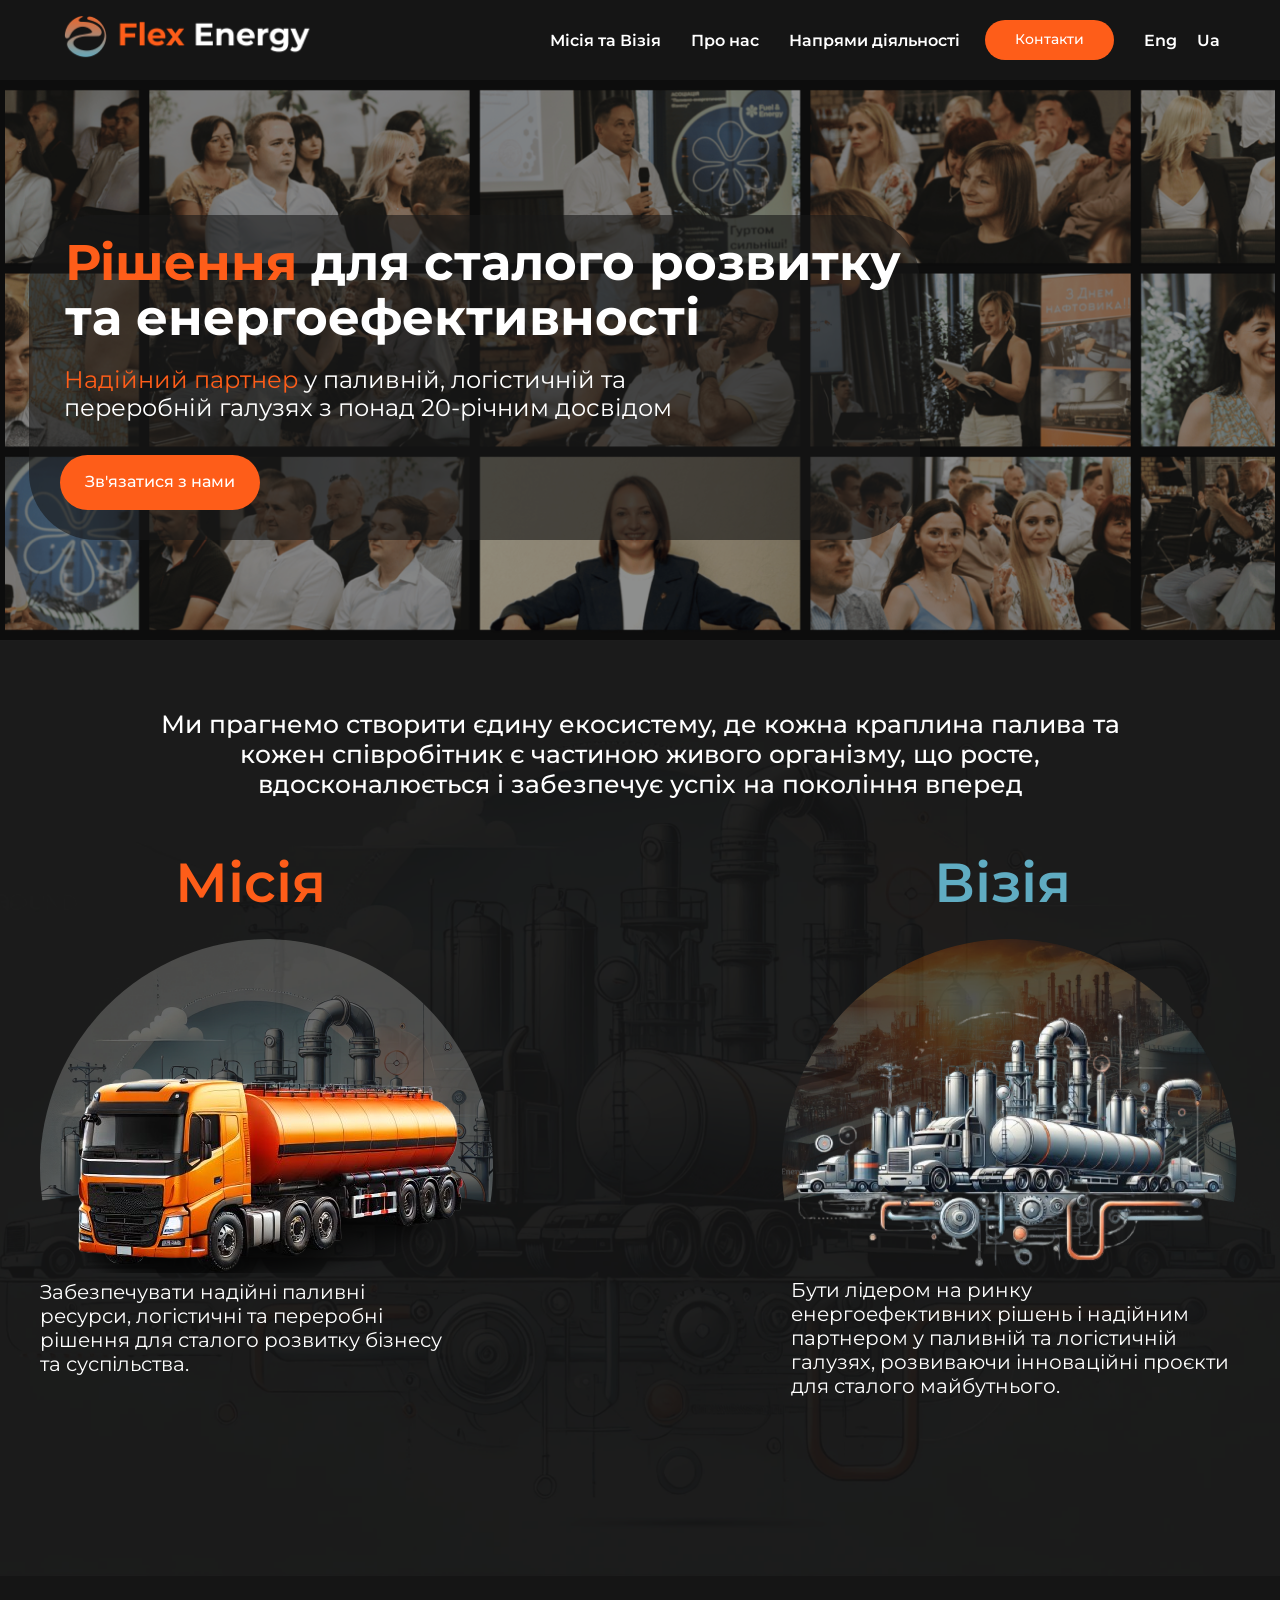
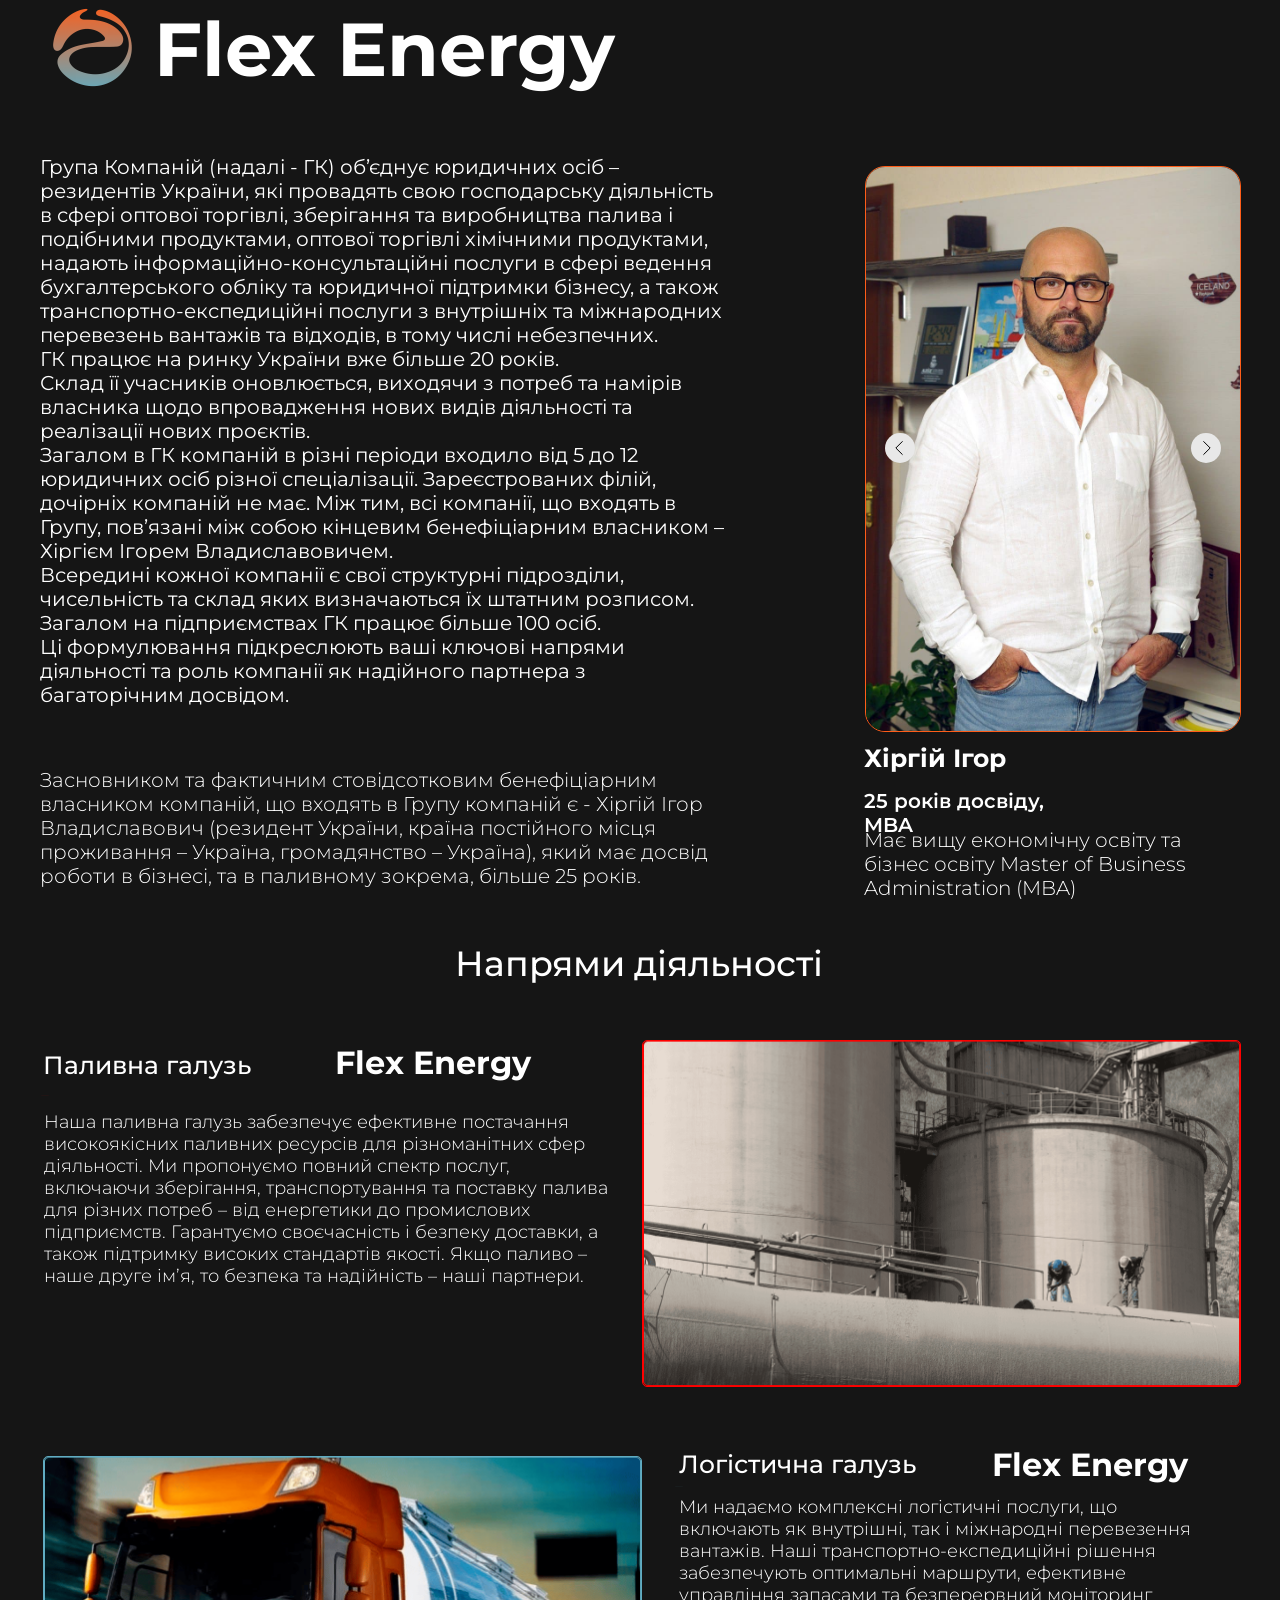
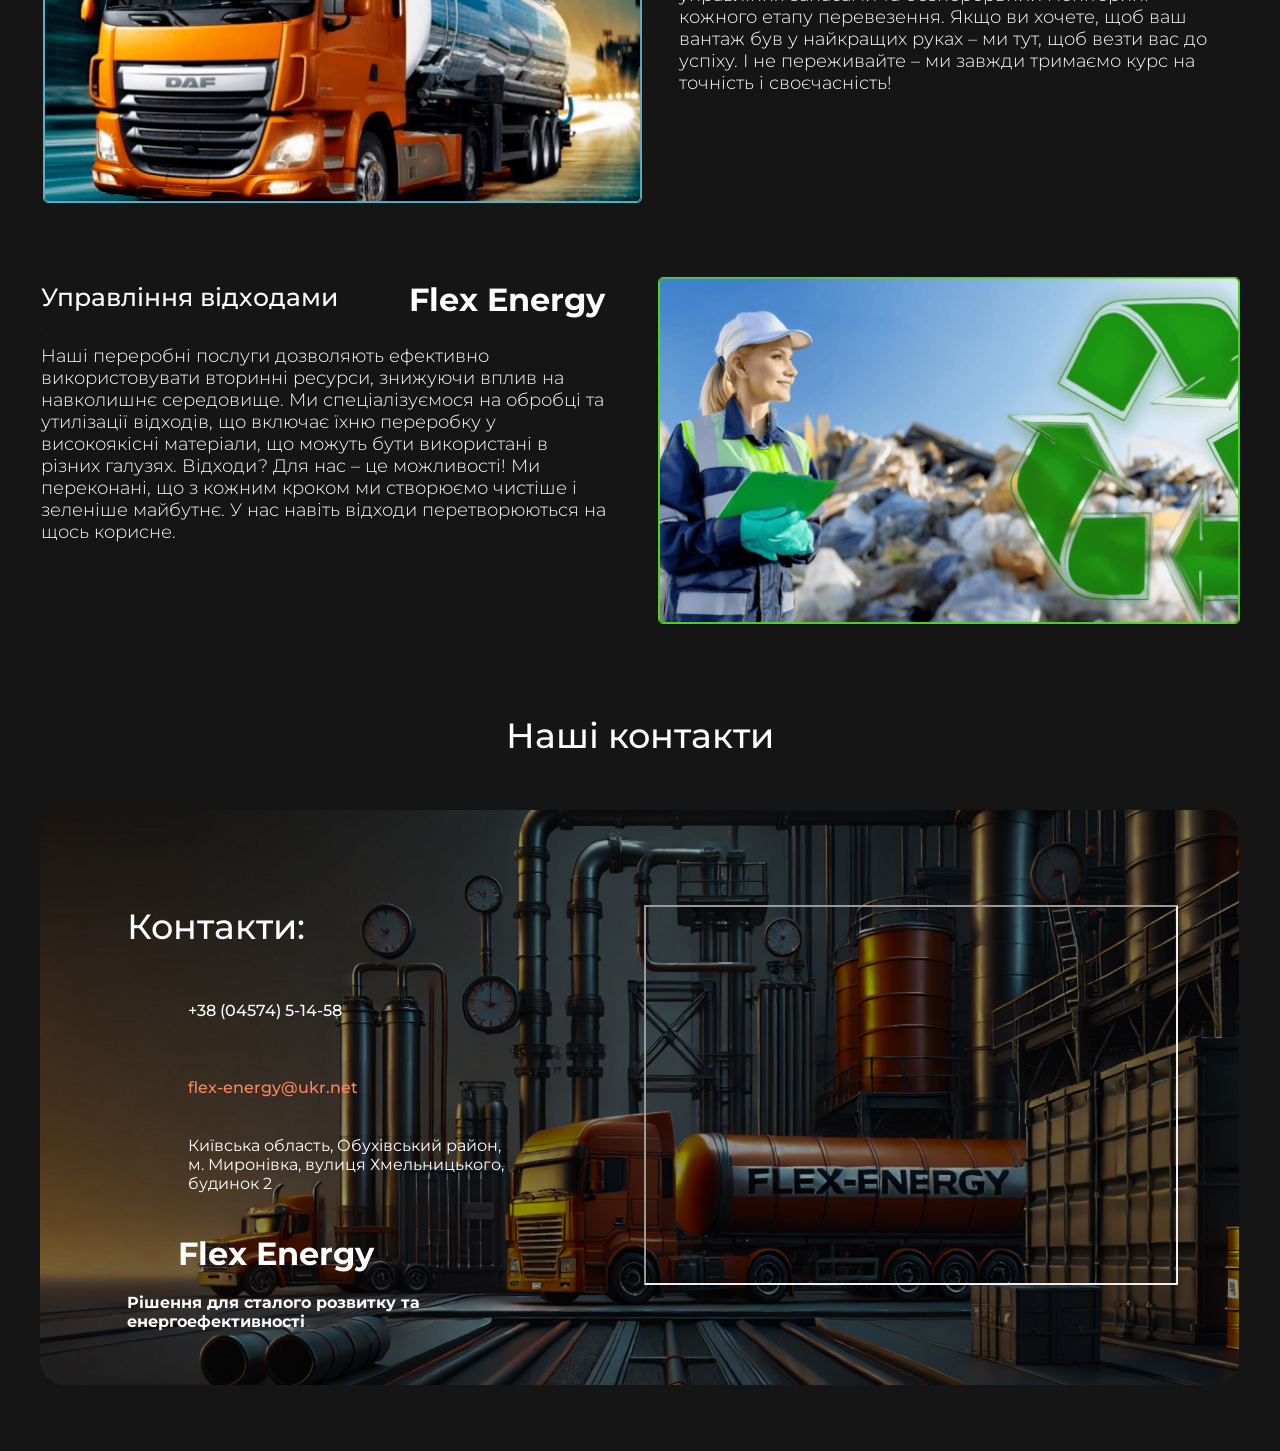
==== eng/index.html @ 1db0e8f7 "Add files via upload" ====
<!DOCTYPE html> <html lang="uk"> <head> <meta charset="utf-8" /> <meta http-equiv="Content-Type" content="text/html; charset=utf-8" /> <meta name="viewport" content="width=device-width, initial-scale=1.0" /> <!--metatextblock--> <title>Flex Energy - Рішення для сталого розвитку та енергоефективності</title> <meta name="description" content="Надійний партнер у паливній, логістичній та переробній галузях з понад 20-річним досвідом" /> <meta property="og:url" content="https://flex-energy.tilda.ws" /> <meta property="og:title" content="Flex Energy - Рішення для сталого розвитку та енергоефективності" /> <meta property="og:description" content="Надійний партнер у паливній, логістичній та переробній галузях з понад 20-річним досвідом" /> <meta property="og:type" content="website" /> <meta property="og:image" content="../assets/img/og-image.png" /> <link rel="canonical" href="https://flex-energy.tilda.ws"> <!--/metatextblock--> <meta name="format-detection" content="telephone=no" /> <meta http-equiv="x-dns-prefetch-control" content="on"> <link rel="dns-prefetch" href="https://ws.tildacdn.com"> <link rel="dns-prefetch" href="https://static.tildacdn.ink"> <meta name="robots" content="nofollow" /> <!--favicons--> <link rel="shortcut icon" href="../assets/img/favicon.ico" type="image/x-icon"/> <!--/favicons--> <!-- Assets --> <script src="../assets/js/tilda-fallback-1.0.min.js" async charset="utf-8"></script> <link rel="stylesheet" href="../assets/css/tilda-grid-3.0.min.css" type="text/css" media="all" onerror="this.loaderr='y';"/> <link rel="stylesheet" href="../assets/css/tilda-blocks-page61894571.min.css" type="text/css" media="all" onerror="this.loaderr='y';" /> <link rel="preconnect" href="https://fonts.gstatic.com"> <link href="https://fonts.googleapis.com/css2?family=Montserrat:wght@100..900&subset=latin,cyrillic" rel="stylesheet"> <link rel="stylesheet" href="../assets/css/tilda-animation-2.0.min.css" type="text/css" media="all" onerror="this.loaderr='y';" /> <link rel="stylesheet" href="../assets/css/tilda-slds-1.4.min.css" type="text/css" media="print" onload="this.media='all';" onerror="this.loaderr='y';" /> <noscript><link rel="stylesheet" href="../assets/css/tilda-slds-1.4.min.css" type="text/css" media="all" /></noscript> <link rel="stylesheet" href="../assets/css/tilda-zero-gallery-1.0.min.css" type="text/css" media="all" onerror="this.loaderr='y';" /> <script nomodule src="../assets/js/tilda-polyfill-1.0.min.js" charset="utf-8"></script> <script type="text/javascript">function t_onReady(func) {if(document.readyState!='loading') {func();} else {document.addEventListener('DOMContentLoaded',func);}}
function t_onFuncLoad(funcName,okFunc,time) {if(typeof window[funcName]==='function') {okFunc();} else {setTimeout(function() {t_onFuncLoad(funcName,okFunc,time);},(time||100));}}function t_throttle(fn,threshhold,scope) {return function() {fn.apply(scope||this,arguments);};}function t396_initialScale(t){var e=document.getElementById("rec"+t);if(e){var i=e.querySelector(".t396__artboard");if(i){window.tn_scale_initial_window_width||(window.tn_scale_initial_window_width=document.documentElement.clientWidth);var a=window.tn_scale_initial_window_width,r=[],n,l=i.getAttribute("data-artboard-screens");if(l){l=l.split(",");for(var o=0;o<l.length;o++)r[o]=parseInt(l[o],10)}else r=[320,480,640,960,1200];for(var o=0;o<r.length;o++){var d=r[o];a>=d&&(n=d)}var _="edit"===window.allrecords.getAttribute("data-tilda-mode"),c="center"===t396_getFieldValue(i,"valign",n,r),s="grid"===t396_getFieldValue(i,"upscale",n,r),w=t396_getFieldValue(i,"height_vh",n,r),g=t396_getFieldValue(i,"height",n,r),u=!!window.opr&&!!window.opr.addons||!!window.opera||-1!==navigator.userAgent.indexOf(" OPR/");if(!_&&c&&!s&&!w&&g&&!u){var h=parseFloat((a/n).toFixed(3)),f=[i,i.querySelector(".t396__carrier"),i.querySelector(".t396__filter")],v=Math.floor(parseInt(g,10)*h)+"px",p;i.style.setProperty("--initial-scale-height",v);for(var o=0;o<f.length;o++)f[o].style.setProperty("height","var(--initial-scale-height)");t396_scaleInitial__getElementsToScale(i).forEach((function(t){t.style.zoom=h}))}}}}function t396_scaleInitial__getElementsToScale(t){return t?Array.prototype.slice.call(t.children).filter((function(t){return t&&(t.classList.contains("t396__elem")||t.classList.contains("t396__group"))})):[]}function t396_getFieldValue(t,e,i,a){var r,n=a[a.length-1];if(!(r=i===n?t.getAttribute("data-artboard-"+e):t.getAttribute("data-artboard-"+e+"-res-"+i)))for(var l=0;l<a.length;l++){var o=a[l];if(!(o<=i)&&(r=o===n?t.getAttribute("data-artboard-"+e):t.getAttribute("data-artboard-"+e+"-res-"+o)))break}return r}window.TN_SCALE_INITIAL_VER="1.0",window.tn_scale_initial_window_width=null;</script> <script src="../assets/js/tilda-scripts-3.0.min.js" charset="utf-8" defer onerror="this.loaderr='y';"></script> <script src="../assets/js/tilda-blocks-page61894571.min.js" charset="utf-8" async onerror="this.loaderr='y';"></script> <script src="../assets/js/tilda-lazyload-1.0.min.js" charset="utf-8" async onerror="this.loaderr='y';"></script> <script src="../assets/js/tilda-animation-2.0.min.js" charset="utf-8" async onerror="this.loaderr='y';"></script> <script src="../assets/js/tilda-menu-1.0.min.js" charset="utf-8" async onerror="this.loaderr='y';"></script> <script src="../assets/js/tilda-zero-1.1.min.js" charset="utf-8" async onerror="this.loaderr='y';"></script> <script src="../assets/js/tilda-slds-1.4.min.js" charset="utf-8" async onerror="this.loaderr='y';"></script> <script src="../assets/js/tilda-zero-gallery-1.0.min.js" charset="utf-8" async onerror="this.loaderr='y';"></script> <script src="../assets/js/hammer.min.js" charset="utf-8" async onerror="this.loaderr='y';"></script> <script src="../assets/js/tilda-zero-scale-1.0.min.js" charset="utf-8" async onerror="this.loaderr='y';"></script> <script src="../assets/js/tilda-skiplink-1.0.min.js" charset="utf-8" async onerror="this.loaderr='y';"></script> <script src="../assets/js/tilda-events-1.0.min.js" charset="utf-8" async onerror="this.loaderr='y';"></script> <script type="text/javascript">window.dataLayer=window.dataLayer||[];</script> <script type="text/javascript">(function() {if((/bot|google|yandex|baidu|bing|msn|duckduckbot|teoma|slurp|crawler|spider|robot|crawling|facebook/i.test(navigator.userAgent))===false&&typeof(sessionStorage)!='undefined'&&sessionStorage.getItem('visited')!=='y'&&document.visibilityState){var style=document.createElement('style');style.type='text/css';style.innerHTML='@media screen and (min-width: 980px) {.t-records {opacity: 0;}.t-records_animated {-webkit-transition: opacity ease-in-out .2s;-moz-transition: opacity ease-in-out .2s;-o-transition: opacity ease-in-out .2s;transition: opacity ease-in-out .2s;}.t-records.t-records_visible {opacity: 1;}}';document.getElementsByTagName('head')[0].appendChild(style);function t_setvisRecs(){var alr=document.querySelectorAll('.t-records');Array.prototype.forEach.call(alr,function(el) {el.classList.add("t-records_animated");});setTimeout(function() {Array.prototype.forEach.call(alr,function(el) {el.classList.add("t-records_visible");});sessionStorage.setItem("visited","y");},400);}
document.addEventListener('DOMContentLoaded',t_setvisRecs);}})();</script></head> <body class="t-body" style="margin:0;"> <!--allrecords--> <div id="allrecords" class="t-records" data-hook="blocks-collection-content-node" data-tilda-project-id="11856479" data-tilda-page-id="61894571" data-tilda-page-alias="ua" data-tilda-formskey="90d1ca42b9520a0c8508ad3d11856479" data-tilda-cookie="no" data-tilda-lazy="yes" data-tilda-project-lang="UK" data-tilda-root-zone="one" data-tilda-project-country="UA"> <div id="rec855420972" class="r t-rec" style=" " data-animationappear="off" data-record-type="257"> <!-- T228 --> <div id="nav855420972marker"></div> <div class="tmenu-mobile"> <div class="tmenu-mobile__container"> <div class="tmenu-mobile__burgerlogo"> <a href="/"> <img
src="../assets/img/logo.png"
class="tmenu-mobile__imglogo"
imgfield="img"
style="max-width: 300px; width: 300px;"
alt="Flex Energy"> </a> </div> <button type="button"
class="t-menuburger t-menuburger_second "
aria-label="Navigation menu"
aria-expanded="false"> <span style="background-color:#fe5d19;"></span> <span style="background-color:#fe5d19;"></span> <span style="background-color:#fe5d19;"></span> <span style="background-color:#fe5d19;"></span> </button> <script>function t_menuburger_init(recid) {var rec=document.querySelector('#rec' + recid);if(!rec) return;var burger=rec.querySelector('.t-menuburger');if(!burger) return;var isSecondStyle=burger.classList.contains('t-menuburger_second');if(isSecondStyle&&!window.isMobile&&!('ontouchend' in document)) {burger.addEventListener('mouseenter',function() {if(burger.classList.contains('t-menuburger-opened')) return;burger.classList.remove('t-menuburger-unhovered');burger.classList.add('t-menuburger-hovered');});burger.addEventListener('mouseleave',function() {if(burger.classList.contains('t-menuburger-opened')) return;burger.classList.remove('t-menuburger-hovered');burger.classList.add('t-menuburger-unhovered');setTimeout(function() {burger.classList.remove('t-menuburger-unhovered');},300);});}
burger.addEventListener('click',function() {if(!burger.closest('.tmenu-mobile')&&!burger.closest('.t450__burger_container')&&!burger.closest('.t466__container')&&!burger.closest('.t204__burger')&&!burger.closest('.t199__js__menu-toggler')) {burger.classList.toggle('t-menuburger-opened');burger.classList.remove('t-menuburger-unhovered');}});var menu=rec.querySelector('[data-menu="yes"]');if(!menu) return;var menuLinks=menu.querySelectorAll('.t-menu__link-item');var submenuClassList=['t978__menu-link_hook','t978__tm-link','t966__tm-link','t794__tm-link','t-menusub__target-link'];Array.prototype.forEach.call(menuLinks,function(link) {link.addEventListener('click',function() {var isSubmenuHook=submenuClassList.some(function(submenuClass) {return link.classList.contains(submenuClass);});if(isSubmenuHook) return;burger.classList.remove('t-menuburger-opened');});});menu.addEventListener('clickedAnchorInTooltipMenu',function() {burger.classList.remove('t-menuburger-opened');});}
t_onReady(function() {t_onFuncLoad('t_menuburger_init',function(){t_menuburger_init('855420972');});});</script> <style>.t-menuburger{position:relative;flex-shrink:0;width:28px;height:20px;padding:0;border:none;background-color:transparent;outline:none;-webkit-transform:rotate(0deg);transform:rotate(0deg);transition:transform .5s ease-in-out;cursor:pointer;z-index:999;}.t-menuburger span{display:block;position:absolute;width:100%;opacity:1;left:0;-webkit-transform:rotate(0deg);transform:rotate(0deg);transition:.25s ease-in-out;height:3px;background-color:#000;}.t-menuburger span:nth-child(1){top:0px;}.t-menuburger span:nth-child(2),.t-menuburger span:nth-child(3){top:8px;}.t-menuburger span:nth-child(4){top:16px;}.t-menuburger__big{width:42px;height:32px;}.t-menuburger__big span{height:5px;}.t-menuburger__big span:nth-child(2),.t-menuburger__big span:nth-child(3){top:13px;}.t-menuburger__big span:nth-child(4){top:26px;}.t-menuburger__small{width:22px;height:14px;}.t-menuburger__small span{height:2px;}.t-menuburger__small span:nth-child(2),.t-menuburger__small span:nth-child(3){top:6px;}.t-menuburger__small span:nth-child(4){top:12px;}.t-menuburger-opened span:nth-child(1){top:8px;width:0%;left:50%;}.t-menuburger-opened span:nth-child(2){-webkit-transform:rotate(45deg);transform:rotate(45deg);}.t-menuburger-opened span:nth-child(3){-webkit-transform:rotate(-45deg);transform:rotate(-45deg);}.t-menuburger-opened span:nth-child(4){top:8px;width:0%;left:50%;}.t-menuburger-opened.t-menuburger__big span:nth-child(1){top:6px;}.t-menuburger-opened.t-menuburger__big span:nth-child(4){top:18px;}.t-menuburger-opened.t-menuburger__small span:nth-child(1),.t-menuburger-opened.t-menuburger__small span:nth-child(4){top:6px;}@media (hover),(min-width:0\0){.t-menuburger_first:hover span:nth-child(1){transform:translateY(1px);}.t-menuburger_first:hover span:nth-child(4){transform:translateY(-1px);}.t-menuburger_first.t-menuburger__big:hover span:nth-child(1){transform:translateY(3px);}.t-menuburger_first.t-menuburger__big:hover span:nth-child(4){transform:translateY(-3px);}}.t-menuburger_second span:nth-child(2),.t-menuburger_second span:nth-child(3){width:80%;left:20%;right:0;}@media (hover),(min-width:0\0){.t-menuburger_second.t-menuburger-hovered span:nth-child(2),.t-menuburger_second.t-menuburger-hovered span:nth-child(3){animation:t-menuburger-anim 0.3s ease-out normal forwards;}.t-menuburger_second.t-menuburger-unhovered span:nth-child(2),.t-menuburger_second.t-menuburger-unhovered span:nth-child(3){animation:t-menuburger-anim2 0.3s ease-out normal forwards;}}.t-menuburger_second.t-menuburger-opened span:nth-child(2),.t-menuburger_second.t-menuburger-opened span:nth-child(3){left:0;right:0;width:100%!important;}.t-menuburger_third span:nth-child(4){width:70%;left:unset;right:0;}@media (hover),(min-width:0\0){.t-menuburger_third:not(.t-menuburger-opened):hover span:nth-child(4){width:100%;}}.t-menuburger_third.t-menuburger-opened span:nth-child(4){width:0!important;right:50%;}.t-menuburger_fourth{height:12px;}.t-menuburger_fourth.t-menuburger__small{height:8px;}.t-menuburger_fourth.t-menuburger__big{height:18px;}.t-menuburger_fourth span:nth-child(2),.t-menuburger_fourth span:nth-child(3){top:4px;opacity:0;}.t-menuburger_fourth span:nth-child(4){top:8px;}.t-menuburger_fourth.t-menuburger__small span:nth-child(2),.t-menuburger_fourth.t-menuburger__small span:nth-child(3){top:3px;}.t-menuburger_fourth.t-menuburger__small span:nth-child(4){top:6px;}.t-menuburger_fourth.t-menuburger__small span:nth-child(2),.t-menuburger_fourth.t-menuburger__small span:nth-child(3){top:3px;}.t-menuburger_fourth.t-menuburger__small span:nth-child(4){top:6px;}.t-menuburger_fourth.t-menuburger__big span:nth-child(2),.t-menuburger_fourth.t-menuburger__big span:nth-child(3){top:6px;}.t-menuburger_fourth.t-menuburger__big span:nth-child(4){top:12px;}@media (hover),(min-width:0\0){.t-menuburger_fourth:not(.t-menuburger-opened):hover span:nth-child(1){transform:translateY(1px);}.t-menuburger_fourth:not(.t-menuburger-opened):hover span:nth-child(4){transform:translateY(-1px);}.t-menuburger_fourth.t-menuburger__big:not(.t-menuburger-opened):hover span:nth-child(1){transform:translateY(3px);}.t-menuburger_fourth.t-menuburger__big:not(.t-menuburger-opened):hover span:nth-child(4){transform:translateY(-3px);}}.t-menuburger_fourth.t-menuburger-opened span:nth-child(1),.t-menuburger_fourth.t-menuburger-opened span:nth-child(4){top:4px;}.t-menuburger_fourth.t-menuburger-opened span:nth-child(2),.t-menuburger_fourth.t-menuburger-opened span:nth-child(3){opacity:1;}@keyframes t-menuburger-anim{0%{width:80%;left:20%;right:0;}50%{width:100%;left:0;right:0;}100%{width:80%;left:0;right:20%;}}@keyframes t-menuburger-anim2{0%{width:80%;left:0;}50%{width:100%;right:0;left:0;}100%{width:80%;left:20%;right:0;}}</style> </div> </div> <style>.tmenu-mobile{background-color:#111;display:none;width:100%;top:0;z-index:990;}.tmenu-mobile_positionfixed{position:fixed;}.tmenu-mobile__text{color:#fff;}.tmenu-mobile__container{min-height:64px;padding:20px;position:relative;box-sizing:border-box;display:-webkit-flex;display:-ms-flexbox;display:flex;-webkit-align-items:center;-ms-flex-align:center;align-items:center;-webkit-justify-content:space-between;-ms-flex-pack:justify;justify-content:space-between;}.tmenu-mobile__list{display:block;}.tmenu-mobile__burgerlogo{display:inline-block;font-size:24px;font-weight:400;white-space:nowrap;vertical-align:middle;}.tmenu-mobile__imglogo{height:auto;display:block;max-width:300px!important;box-sizing:border-box;padding:0;margin:0 auto;}@media screen and (max-width:980px){.tmenu-mobile__menucontent_hidden{display:none;height:100%;}.tmenu-mobile{display:block;}}@media screen and (max-width:980px){#rec855420972 .t-menuburger{-webkit-order:1;-ms-flex-order:1;order:1;}}</style> <style> #rec855420972 .tmenu-mobile__burgerlogo a{color:#ffffff;}</style> <style> #rec855420972 .tmenu-mobile__burgerlogo__title{color:#ffffff;}</style> <div id="nav855420972" class="t228 t228__positionstatic tmenu-mobile__menucontent_hidden" style="background-color: rgba(21,21,21,1); " data-bgcolor-hex="#151515" data-bgcolor-rgba="rgba(21,21,21,1)" data-navmarker="nav855420972marker" data-appearoffset="" data-bgopacity-two="" data-menushadow="" data-menushadow-css="" data-bgopacity="1" data-menu-items-align="right" data-menu="yes"> <div class="t228__maincontainer t228__c12collumns" style=""> <div class="t228__padding40px"></div> <div class="t228__leftside"> <div class="t228__leftcontainer"> <a href="/" class="t228__imgwrapper"> <img class="t228__imglogo t228__imglogomobile"
src="../assets/img/logo.png"
imgfield="img"
style="max-width: 300px; width: 300px; min-width: 300px; height: auto; display: block;"
alt="Flex Energy"> </a> </div> </div> <div class="t228__centerside t228__menualign_right"> <nav class="t228__centercontainer"> <ul role="list" class="t228__list t-menu__list"> <li class="t228__list_item"
style="padding:0 15px 0 0;"> <a class="t-menu__link-item"
href="#rec855445225" data-menu-submenu-hook="" data-menu-item-number="1">
Місія та Візія
</a> </li> <li class="t228__list_item"
style="padding:0 15px;"> <a class="t-menu__link-item"
href="#rec855449595" data-menu-submenu-hook="" data-menu-item-number="2">
Про нас
</a> </li> <li class="t228__list_item"
style="padding:0 0 0 15px;"> <a class="t-menu__link-item"
href="#rec855452513" data-menu-submenu-hook="" data-menu-item-number="3">
Напрями діяльності
</a> </li> </ul> </nav> </div> <div class="t228__rightside"> <div class="t228__rightcontainer"> <div class="t228__right_buttons"> <div class="t228__right_buttons_wrap"> <div class="t228__right_buttons_but"> <a
class="t-btn t-btnflex t-btnflex_type_button t-btnflex_sm"
href="#rec855459641"><span class="t-btnflex__text">Контакти</span> <style>#rec855420972 .t-btnflex.t-btnflex_type_button {color:#ffffff;background-color:#fe5d19;--border-width:0px;border-style:none !important;border-radius:20px;box-shadow:none !important;font-family:Montserrat;font-weight:500;transition-duration:0.5s;transition-property:background-color,color,border-color,box-shadow,opacity,transform,gap;transition-timing-function:ease-in-out;}@media (hover:hover) {#rec855420972 .t-btnflex.t-btnflex_type_button:not(.t-animate_no-hover):hover {color:#fe5d19 !important;border-color:#fe5d19 !important;background-color:#ffffff !important;}#rec855420972 .t-btnflex.t-btnflex_type_button:not(.t-animate_no-hover):focus-visible {color:#fe5d19 !important;border-color:#fe5d19 !important;background-color:#ffffff !important;}}</style></a> </div> </div> </div> <div class="t228__right_langs"> <div class="t228__right_buttons_wrap"> <div class="t228__right_langs_lang"> <a style="" href="../eng/">Eng</a> </div> <div class="t228__right_langs_lang"> <a style="" href="../ua/">Ua</a> </div> </div> </div> </div> </div> <div class="t228__padding40px"> </div> </div> </div> <style>@media screen and (max-width:980px){#rec855420972 .t228__leftcontainer{display:none;}}</style> <style>@media screen and (max-width:980px){#rec855420972 .t228__leftcontainer{padding:20px;}#rec855420972 .t228__imglogo{padding:20px 0;}#rec855420972 .t228{position:static;}}</style> <script>window.addEventListener('resize',t_throttle(function() {t_onFuncLoad('t_menu__setBGcolor',function() {t_menu__setBGcolor('855420972','.t228');});}));t_onReady(function() {t_onFuncLoad('t_menu__highlightActiveLinks',function() {t_menu__highlightActiveLinks('.t228__list_item a');});t_onFuncLoad('t228__init',function() {t228__init('855420972');});t_onFuncLoad('t_menu__setBGcolor',function() {t_menu__setBGcolor('855420972','.t228');});t_onFuncLoad('t_menu__interactFromKeyboard',function() {t_menu__interactFromKeyboard('855420972');});t_onFuncLoad('t_menu__createMobileMenu',function() {t_menu__createMobileMenu('855420972','.t228');});});</script> <style>#rec855420972 .t-menu__link-item{}@supports (overflow:-webkit-marquee) and (justify-content:inherit){#rec855420972 .t-menu__link-item,#rec855420972 .t-menu__link-item.t-active{opacity:1 !important;}}</style> <style> #rec855420972 .t228__leftcontainer a{color:#ffffff;}#rec855420972 a.t-menu__link-item{color:#ffffff;font-family:'Montserrat';font-weight:600;}#rec855420972 .t228__right_langs_lang a{color:#ffffff;font-family:'Montserrat';font-weight:600;}</style> <style> #rec855420972 .t228__logo{color:#ffffff;}</style> </div> <div id="rec855432413" class="r t-rec" style=" " data-animationappear="off" data-record-type="396"> <!-- T396 --> <style>#rec855432413 .t396__artboard {height:560px;background-color:#151515;}#rec855432413 .t396__filter {height:560px;}#rec855432413 .t396__carrier{height:560px;background-position:center center;background-attachment:scroll;background-size:cover;background-repeat:no-repeat;}@media screen and (max-width:1199px) {#rec855432413 .t396__artboard,#rec855432413 .t396__filter,#rec855432413 .t396__carrier {}#rec855432413 .t396__filter {}#rec855432413 .t396__carrier {background-attachment:scroll;}}@media screen and (max-width:959px) {#rec855432413 .t396__artboard,#rec855432413 .t396__filter,#rec855432413 .t396__carrier {}#rec855432413 .t396__filter {}#rec855432413 .t396__carrier {background-attachment:scroll;}}@media screen and (max-width:639px) {#rec855432413 .t396__artboard,#rec855432413 .t396__filter,#rec855432413 .t396__carrier {}#rec855432413 .t396__filter {}#rec855432413 .t396__carrier {background-attachment:scroll;}}@media screen and (max-width:479px) {#rec855432413 .t396__artboard,#rec855432413 .t396__filter,#rec855432413 .t396__carrier {height:500px;}#rec855432413 .t396__filter {}#rec855432413 .t396__carrier {background-attachment:scroll;}}#rec855432413 .tn-elem[data-elem-id="1737642795324"]{z-index:3;top:0px;;left:calc(50% - 50% + 0px);;width:100%;height:100%;}#rec855432413 .tn-elem[data-elem-id="1737642795324"] .tn-atom{border-radius:0px 0px 0px 0px;background-position:center center;background-size:cover;background-repeat:no-repeat;--t396-borderwidth:5px;--t396-bordercolor:#151515;border-width:var(--t396-borderwidth,0);border-style:var(--t396-borderstyle,solid);border-color:var(--t396-bordercolor,transparent);transition:background-color var(--t396-speedhover,0s) ease-in-out,color var(--t396-speedhover,0s) ease-in-out,border-color var(--t396-speedhover,0s) ease-in-out,box-shadow var(--t396-shadowshoverspeed,0.2s) ease-in-out;}@media screen and (max-width:479px){#rec855432413 .tn-elem[data-elem-id="1737642795324"]{top:0px;;left:calc(50% - 50% + 0px);;width:100%;height:100%;}}#rec855432413 .tn-elem[data-elem-id="1737642795333"]{z-index:4;top:0px;;left:calc(50% - 50% + 0px);;width:100%;height:100%;}#rec855432413 .tn-elem[data-elem-id="1737642795333"] .tn-atom{border-radius:0px 0px 0px 0px;opacity:0.4;background-color:#000000;background-position:center center;border-width:var(--t396-borderwidth,0);border-style:var(--t396-borderstyle,solid);border-color:var(--t396-bordercolor,transparent);transition:background-color var(--t396-speedhover,0s) ease-in-out,color var(--t396-speedhover,0s) ease-in-out,border-color var(--t396-speedhover,0s) ease-in-out,box-shadow var(--t396-shadowshoverspeed,0.2s) ease-in-out;}@media screen and (max-width:479px){#rec855432413 .tn-elem[data-elem-id="1737642795333"]{top:0px;;left:calc(50% - 50% + 0px);;width:100%;height:100%;}}#rec855432413 .tn-elem[data-elem-id="1737642795335"]{z-index:5;top:135px;;left:calc(50% - 600px + -11px);;width:891px;height:325px;}#rec855432413 .tn-elem[data-elem-id="1737642795335"] .tn-atom{border-radius:67px 67px 67px 67px;opacity:0.6;background-color:#181818;background-position:center center;border-width:var(--t396-borderwidth,0);border-style:var(--t396-borderstyle,solid);border-color:var(--t396-bordercolor,transparent);transition:background-color var(--t396-speedhover,0s) ease-in-out,color var(--t396-speedhover,0s) ease-in-out,border-color var(--t396-speedhover,0s) ease-in-out,box-shadow var(--t396-shadowshoverspeed,0.2s) ease-in-out;}@media screen and (max-width:479px){#rec855432413 .tn-elem[data-elem-id="1737642795335"]{top:89px;;left:calc(50% - 160px + -1px);;width:321px;height:319px;}}#rec855432413 .tn-elem[data-elem-id="1737642795346"]{color:#ffffff;text-align:LEFT;z-index:6;top:155px;;left:calc(50% - 600px + 25px);;width:837px;height:auto;}#rec855432413 .tn-elem[data-elem-id="1737642795346"] .tn-atom{vertical-align:middle;color:#ffffff;font-size:50px;font-family:'Montserrat',Arial,sans-serif;line-height:1.1;font-weight:700;background-position:center center;border-width:var(--t396-borderwidth,0);border-style:var(--t396-borderstyle,solid);border-color:var(--t396-bordercolor,transparent);transition:background-color var(--t396-speedhover,0s) ease-in-out,color var(--t396-speedhover,0s) ease-in-out,border-color var(--t396-speedhover,0s) ease-in-out,box-shadow var(--t396-shadowshoverspeed,0.2s) ease-in-out;text-shadow:var(--t396-shadow-text-x,0px) var(--t396-shadow-text-y,0px) var(--t396-shadow-text-blur,0px) rgba(var(--t396-shadow-text-color),var(--t396-shadow-text-opacity,100%));}@media screen and (max-width:1199px){#rec855432413 .tn-elem[data-elem-id="1737642795346"] .tn-atom{white-space:normal;background-size:cover;}}@media screen and (max-width:959px){#rec855432413 .tn-elem[data-elem-id="1737642795346"] .tn-atom{white-space:normal;background-size:cover;}}@media screen and (max-width:639px){#rec855432413 .tn-elem[data-elem-id="1737642795346"] .tn-atom{white-space:normal;background-size:cover;}}@media screen and (max-width:479px){#rec855432413 .tn-elem[data-elem-id="1737642795346"]{top:139px;;left:calc(50% - 160px + 24px);;width:271px;height:auto;text-align:center;}#rec855432413 .tn-elem[data-elem-id="1737642795346"] .tn-atom{vertical-align:middle;white-space:normal;font-size:24px;background-size:cover;}}#rec855432413 .tn-elem[data-elem-id="1737642795338"]{color:#ffffff;text-align:LEFT;z-index:7;top:286px;;left:calc(50% - 600px + 24px);;width:655px;height:auto;}#rec855432413 .tn-elem[data-elem-id="1737642795338"] .tn-atom{vertical-align:middle;color:#ffffff;font-size:24px;font-family:'Montserrat',Arial,sans-serif;line-height:1.15;font-weight:400;background-position:center center;border-width:var(--t396-borderwidth,0);border-style:var(--t396-borderstyle,solid);border-color:var(--t396-bordercolor,transparent);transition:background-color var(--t396-speedhover,0s) ease-in-out,color var(--t396-speedhover,0s) ease-in-out,border-color var(--t396-speedhover,0s) ease-in-out,box-shadow var(--t396-shadowshoverspeed,0.2s) ease-in-out;text-shadow:var(--t396-shadow-text-x,0px) var(--t396-shadow-text-y,0px) var(--t396-shadow-text-blur,0px) rgba(var(--t396-shadow-text-color),var(--t396-shadow-text-opacity,100%));}@media screen and (max-width:1199px){#rec855432413 .tn-elem[data-elem-id="1737642795338"] .tn-atom{white-space:normal;background-size:cover;}}@media screen and (max-width:959px){#rec855432413 .tn-elem[data-elem-id="1737642795338"] .tn-atom{white-space:normal;background-size:cover;}}@media screen and (max-width:639px){#rec855432413 .tn-elem[data-elem-id="1737642795338"] .tn-atom{white-space:normal;background-size:cover;}}@media screen and (max-width:479px){#rec855432413 .tn-elem[data-elem-id="1737642795338"]{top:234px;;left:calc(50% - 160px + 9px);;width:304px;height:auto;text-align:center;}#rec855432413 .tn-elem[data-elem-id="1737642795338"] .tn-atom{white-space:normal;font-size:16px;background-size:cover;}}#rec855432413 .tn-elem[data-elem-id="1737643486257"]{color:#ffffff;text-align:center;z-index:8;top:375px;;left:calc(50% - 600px + 20px);;width:200px;height:55px;}#rec855432413 .tn-elem[data-elem-id="1737643486257"] .tn-atom{color:#ffffff;font-size:16px;font-family:'Montserrat',Arial,sans-serif;line-height:1.55;font-weight:500;border-radius:30px 30px 30px 30px;background-position:center center;--t396-speedhover:0.5s;transition:background-color var(--t396-speedhover,0s) ease-in-out,color var(--t396-speedhover,0s) ease-in-out,border-color var(--t396-speedhover,0s) ease-in-out,box-shadow var(--t396-shadowshoverspeed,0.2s) ease-in-out;--t396-bgcolor-color:#fe5d19;--t396-bgcolor-image:none;--t396-bgcolor-hover-color:#ffffff;--t396-bgcolor-hover-image:none;--t396-bordercolor-hover:#fe5d19;background-color:var(--t396-bgcolor-color,transparent);-webkit-box-pack:center;-ms-flex-pack:center;justify-content:center;padding:0;border-width:var(--t396-borderwidth,0);border-style:var(--t396-borderstyle,solid);border-color:var(--t396-bordercolor,transparent);}#rec855432413 .tn-elem[data-elem-id="1737643486257"] .tn-atom::after{display:none;}#rec855432413 .tn-elem[data-elem-id="1737643486257"] .tn-atom .tn-atom__button-text{transition:color var(--t396-speedhover,0s) ease-in-out;color:#ffffff;}#rec855432413 .tn-elem[data-elem-id="1737643486257"] .tn-atom .tn-atom__button-border::before{display:none;}#rec855432413 .tn-elem[data-elem-id="1737643486257"] .tn-atom .tn-atom__button-border::after{display:none;}@media (hover),(min-width:0\0){#rec855432413 .tn-elem[data-elem-id="1737643486257"] .tn-atom:hover::after{opacity:0;}#rec855432413 .tn-elem[data-elem-id="1737643486257"] .tn-atom:hover{animation-name:none;background-color:var(--t396-bgcolor-hover-color,var(--t396-bgcolor-color,transparent));}}@media (hover),(min-width:0\0){#rec855432413 .tn-elem[data-elem-id="1737643486257"] .tn-atom:hover{border-style:var(--t396-borderstyle,solid);border-color:var(--t396-bordercolor-hover,var(--t396-bordercolor,transparent));}}@media (hover),(min-width:0\0){#rec855432413 .tn-elem[data-elem-id="1737643486257"] .tn-atom:hover{color:#fe5d19;}#rec855432413 .tn-elem[data-elem-id="1737643486257"] .tn-atom:hover .tn-atom__button-text{color:#fe5d19;}}@media screen and (max-width:1199px){#rec855432413 .tn-elem[data-elem-id="1737643486257"] .tn-atom{white-space:normal;background-size:cover;background-color:var(--t396-bgcolor-color,transparent);padding:0;border-width:var(--t396-borderwidth,0);border-style:var(--t396-borderstyle,solid);border-color:var(--t396-bordercolor,transparent);}#rec855432413 .tn-elem[data-elem-id="1737643486257"] .tn-atom::after{display:none;}#rec855432413 .tn-elem[data-elem-id="1737643486257"] .tn-atom .tn-atom__button-text{overflow:visible;}#rec855432413 .tn-elem[data-elem-id="1737643486257"] .tn-atom .tn-atom__button-border::before{display:none;}#rec855432413 .tn-elem[data-elem-id="1737643486257"] .tn-atom .tn-atom__button-border::after{display:none;}@media (hover),(min-width:0\0){#rec855432413 .tn-elem[data-elem-id="1737643486257"] .tn-atom:hover::after{opacity:0;}#rec855432413 .tn-elem[data-elem-id="1737643486257"] .tn-atom:hover{animation-name:none;background-color:var(--t396-bgcolor-hover-color,var(--t396-bgcolor-color,transparent));}}@media (hover),(min-width:0\0){#rec855432413 .tn-elem[data-elem-id="1737643486257"] .tn-atom:hover{border-style:var(--t396-borderstyle,solid);border-color:var(--t396-bordercolor-hover,var(--t396-bordercolor,transparent));}}}@media screen and (max-width:959px){#rec855432413 .tn-elem[data-elem-id="1737643486257"] .tn-atom{white-space:normal;background-size:cover;background-color:var(--t396-bgcolor-color,transparent);padding:0;border-width:var(--t396-borderwidth,0);border-style:var(--t396-borderstyle,solid);border-color:var(--t396-bordercolor,transparent);}#rec855432413 .tn-elem[data-elem-id="1737643486257"] .tn-atom::after{display:none;}#rec855432413 .tn-elem[data-elem-id="1737643486257"] .tn-atom .tn-atom__button-text{overflow:visible;}#rec855432413 .tn-elem[data-elem-id="1737643486257"] .tn-atom .tn-atom__button-border::before{display:none;}#rec855432413 .tn-elem[data-elem-id="1737643486257"] .tn-atom .tn-atom__button-border::after{display:none;}@media (hover),(min-width:0\0){#rec855432413 .tn-elem[data-elem-id="1737643486257"] .tn-atom:hover::after{opacity:0;}#rec855432413 .tn-elem[data-elem-id="1737643486257"] .tn-atom:hover{animation-name:none;background-color:var(--t396-bgcolor-hover-color,var(--t396-bgcolor-color,transparent));}}@media (hover),(min-width:0\0){#rec855432413 .tn-elem[data-elem-id="1737643486257"] .tn-atom:hover{border-style:var(--t396-borderstyle,solid);border-color:var(--t396-bordercolor-hover,var(--t396-bordercolor,transparent));}}}@media screen and (max-width:639px){#rec855432413 .tn-elem[data-elem-id="1737643486257"] .tn-atom{white-space:normal;background-size:cover;background-color:var(--t396-bgcolor-color,transparent);padding:0;border-width:var(--t396-borderwidth,0);border-style:var(--t396-borderstyle,solid);border-color:var(--t396-bordercolor,transparent);}#rec855432413 .tn-elem[data-elem-id="1737643486257"] .tn-atom::after{display:none;}#rec855432413 .tn-elem[data-elem-id="1737643486257"] .tn-atom .tn-atom__button-text{overflow:visible;}#rec855432413 .tn-elem[data-elem-id="1737643486257"] .tn-atom .tn-atom__button-border::before{display:none;}#rec855432413 .tn-elem[data-elem-id="1737643486257"] .tn-atom .tn-atom__button-border::after{display:none;}@media (hover),(min-width:0\0){#rec855432413 .tn-elem[data-elem-id="1737643486257"] .tn-atom:hover::after{opacity:0;}#rec855432413 .tn-elem[data-elem-id="1737643486257"] .tn-atom:hover{animation-name:none;background-color:var(--t396-bgcolor-hover-color,var(--t396-bgcolor-color,transparent));}}@media (hover),(min-width:0\0){#rec855432413 .tn-elem[data-elem-id="1737643486257"] .tn-atom:hover{border-style:var(--t396-borderstyle,solid);border-color:var(--t396-bordercolor-hover,var(--t396-bordercolor,transparent));}}}@media screen and (max-width:479px){#rec855432413 .tn-elem[data-elem-id="1737643486257"]{top:314px;;left:calc(50% - 160px + 59px);;width:200px;height:55px;}#rec855432413 .tn-elem[data-elem-id="1737643486257"] .tn-atom{white-space:normal;background-size:cover;background-color:var(--t396-bgcolor-color,transparent);padding:0;border-width:var(--t396-borderwidth,0);border-style:var(--t396-borderstyle,solid);border-color:var(--t396-bordercolor,transparent);}#rec855432413 .tn-elem[data-elem-id="1737643486257"] .tn-atom::after{display:none;}#rec855432413 .tn-elem[data-elem-id="1737643486257"] .tn-atom .tn-atom__button-text{overflow:visible;}#rec855432413 .tn-elem[data-elem-id="1737643486257"] .tn-atom .tn-atom__button-border::before{display:none;}#rec855432413 .tn-elem[data-elem-id="1737643486257"] .tn-atom .tn-atom__button-border::after{display:none;}@media (hover),(min-width:0\0){#rec855432413 .tn-elem[data-elem-id="1737643486257"] .tn-atom:hover::after{opacity:0;}#rec855432413 .tn-elem[data-elem-id="1737643486257"] .tn-atom:hover{animation-name:none;background-color:var(--t396-bgcolor-hover-color,var(--t396-bgcolor-color,transparent));}}@media (hover),(min-width:0\0){#rec855432413 .tn-elem[data-elem-id="1737643486257"] .tn-atom:hover{border-style:var(--t396-borderstyle,solid);border-color:var(--t396-bordercolor-hover,var(--t396-bordercolor,transparent));}}}</style> <div class='t396'> <div class="t396__artboard" data-artboard-recid="855432413" data-artboard-screens="320,480,640,960,1200" data-artboard-height="560" data-artboard-valign="center" data-artboard-upscale="grid" data-artboard-height-res-320="500"> <div class="t396__carrier" data-artboard-recid="855432413"></div> <div class="t396__filter" data-artboard-recid="855432413"></div> <div class='t396__elem tn-elem tn-elem__8554324131737642795324' data-elem-id='1737642795324' data-elem-type='shape' data-field-top-value="0" data-field-left-value="0" data-field-height-value="100" data-field-width-value="100" data-field-axisy-value="top" data-field-axisx-value="center" data-field-container-value="window" data-field-topunits-value="px" data-field-leftunits-value="px" data-field-heightunits-value="%" data-field-widthunits-value="%" data-field-widthmode-value="fixed" data-field-heightmode-value="fixed" data-field-top-res-320-value="0" data-field-left-res-320-value="0" data-field-height-res-320-value="100" data-field-width-res-320-value="100" data-field-axisy-res-320-value="center" data-field-axisx-res-320-value="center" data-field-container-res-320-value="grid"> <div class='tn-atom t-bgimg' data-original="../assets/img/hero-bg.png"
aria-label='' role="img"> </div> </div> <div class='t396__elem tn-elem tn-elem__8554324131737642795333' data-elem-id='1737642795333' data-elem-type='shape' data-field-top-value="0" data-field-left-value="0" data-field-height-value="100" data-field-width-value="100" data-field-axisy-value="top" data-field-axisx-value="center" data-field-container-value="window" data-field-topunits-value="px" data-field-leftunits-value="px" data-field-heightunits-value="%" data-field-widthunits-value="%" data-field-heightmode-value="fixed" data-field-top-res-320-value="0" data-field-left-res-320-value="0" data-field-height-res-320-value="100" data-field-width-res-320-value="100" data-field-container-res-320-value="window"> <div class='tn-atom'> </div> </div> <div class='t396__elem tn-elem tn-elem__8554324131737642795335 t-animate' data-elem-id='1737642795335' data-elem-type='shape' data-field-top-value="135" data-field-left-value="-11" data-field-height-value="325" data-field-width-value="891" data-field-axisy-value="top" data-field-axisx-value="left" data-field-container-value="grid" data-field-topunits-value="px" data-field-leftunits-value="px" data-field-heightunits-value="px" data-field-widthunits-value="px" data-animate-style="fadeinleft" data-animate-duration="0.5" data-animate-delay="0.2" data-animate-distance="100" data-field-top-res-320-value="89" data-field-left-res-320-value="-1" data-field-height-res-320-value="319" data-field-width-res-320-value="321" data-field-container-res-320-value="grid"> <div class='tn-atom'> </div> </div> <div class='t396__elem tn-elem tn-elem__8554324131737642795346 t-animate' data-elem-id='1737642795346' data-elem-type='text' data-field-top-value="155" data-field-left-value="25" data-field-height-value="110" data-field-width-value="837" data-field-axisy-value="top" data-field-axisx-value="left" data-field-container-value="grid" data-field-topunits-value="px" data-field-leftunits-value="px" data-field-heightunits-value="px" data-field-widthunits-value="px" data-animate-style="fadeinleft" data-animate-duration="1" data-animate-delay="0.2" data-animate-distance="100" data-field-textfit-value="autoheight" data-field-fontsize-value="50" data-field-top-res-320-value="139" data-field-left-res-320-value="24" data-field-width-res-320-value="271" data-field-container-res-320-value="grid" data-field-heightunits-res-320-value="px" data-field-widthunits-res-320-value="px" data-field-textfit-res-320-value="autoheight" data-field-fontsize-res-320-value="24"> <div class='tn-atom'field='tn_text_1737642795346'><span style="color: rgb(254, 93, 25);">Рішення</span> для сталого розвитку та енергоефективності</div> </div> <div class='t396__elem tn-elem tn-elem__8554324131737642795338 t-animate' data-elem-id='1737642795338' data-elem-type='text' data-field-top-value="286" data-field-left-value="24" data-field-height-value="56" data-field-width-value="655" data-field-axisy-value="top" data-field-axisx-value="left" data-field-container-value="grid" data-field-topunits-value="px" data-field-leftunits-value="px" data-field-heightunits-value="px" data-field-widthunits-value="px" data-animate-style="fadeinleft" data-animate-duration="1" data-animate-delay="0.2" data-animate-distance="100" data-field-textfit-value="autoheight" data-field-fontsize-value="24" data-field-top-res-320-value="234" data-field-left-res-320-value="9" data-field-width-res-320-value="304" data-field-container-res-320-value="grid" data-field-fontsize-res-320-value="16"> <div class='tn-atom'field='tn_text_1737642795338'><span style="color: rgb(254, 93, 25);">Надійний партнер</span> у паливній, логістичній та переробній галузях з понад 20-річним досвідом</div> </div> <div class='t396__elem tn-elem tn-elem__8554324131737643486257 t-animate' data-elem-id='1737643486257' data-elem-type='button' data-field-top-value="375" data-field-left-value="20" data-field-height-value="55" data-field-width-value="200" data-field-axisy-value="top" data-field-axisx-value="left" data-field-container-value="grid" data-field-topunits-value="px" data-field-leftunits-value="px" data-field-heightunits-value="px" data-field-widthunits-value="px" data-animate-style="fadeinleft" data-animate-duration="1" data-animate-delay="0.2" data-animate-distance="100" data-field-fontsize-value="16" data-field-top-res-320-value="314" data-field-left-res-320-value="59" data-field-height-res-320-value="55" data-field-width-res-320-value="200" data-field-container-res-320-value="grid"> <a class='tn-atom' href="#contacts"> <div class='tn-atom__button-content'> <span class="tn-atom__button-text">Зв'язатися з нами</span> </div> <span class="tn-atom__button-border"></span> </a> </div> </div> </div> <script>t_onReady(function() {t_onFuncLoad('t396_init',function() {t396_init('855432413');});});</script> <!-- /T396 --> </div> <div id="rec855445225" class="r t-rec" style=" " data-animationappear="off" data-record-type="396"> <!-- T396 --> <style>#rec855445225 .t396__artboard {height:936px;background-color:#151515;}#rec855445225 .t396__filter {height:936px;}#rec855445225 .t396__carrier{height:936px;background-position:center center;background-attachment:scroll;background-size:cover;background-repeat:no-repeat;}@media screen and (max-width:1199px) {#rec855445225 .t396__artboard,#rec855445225 .t396__filter,#rec855445225 .t396__carrier {}#rec855445225 .t396__filter {}#rec855445225 .t396__carrier {background-attachment:scroll;}}@media screen and (max-width:959px) {#rec855445225 .t396__artboard,#rec855445225 .t396__filter,#rec855445225 .t396__carrier {}#rec855445225 .t396__filter {}#rec855445225 .t396__carrier {background-attachment:scroll;}}@media screen and (max-width:639px) {#rec855445225 .t396__artboard,#rec855445225 .t396__filter,#rec855445225 .t396__carrier {}#rec855445225 .t396__filter {}#rec855445225 .t396__carrier {background-attachment:scroll;}}@media screen and (max-width:479px) {#rec855445225 .t396__artboard,#rec855445225 .t396__filter,#rec855445225 .t396__carrier {height:1176px;}#rec855445225 .t396__filter {}#rec855445225 .t396__carrier {background-attachment:scroll;}}#rec855445225 .tn-elem[data-elem-id="1737644249891"]{z-index:3;top:0px;;left:0px;;width:100%;height:100%;}#rec855445225 .tn-elem[data-elem-id="1737644249891"] .tn-atom{border-radius:0px 0px 0px 0px;background-position:center center;background-size:cover;background-repeat:no-repeat;border-width:var(--t396-borderwidth,0);border-style:var(--t396-borderstyle,solid);border-color:var(--t396-bordercolor,transparent);transition:background-color var(--t396-speedhover,0s) ease-in-out,color var(--t396-speedhover,0s) ease-in-out,border-color var(--t396-speedhover,0s) ease-in-out,box-shadow var(--t396-shadowshoverspeed,0.2s) ease-in-out;}@media screen and (max-width:479px){#rec855445225 .tn-elem[data-elem-id="1737644249891"]{top:0px;;left:0px;;width:100%;height:100%;}}#rec855445225 .tn-elem[data-elem-id="1737644249919"]{z-index:5;top:299px;;left:calc(50% - 600px + 742px);;width:458px;height:458px;}#rec855445225 .tn-elem[data-elem-id="1737644249919"] .tn-atom{border-radius:3000px 3000px 3000px 3000px;background-position:center center;background-size:cover;background-repeat:no-repeat;border-width:var(--t396-borderwidth,0);border-style:var(--t396-borderstyle,solid);border-color:var(--t396-bordercolor,transparent);transition:background-color var(--t396-speedhover,0s) ease-in-out,color var(--t396-speedhover,0s) ease-in-out,border-color var(--t396-speedhover,0s) ease-in-out,box-shadow var(--t396-shadowshoverspeed,0.2s) ease-in-out;}@media screen and (max-width:479px){#rec855445225 .tn-elem[data-elem-id="1737644249919"]{top:706px;;left:calc(50% - 160px + 11px);;width:284px;height:285px;}}#rec855445225 .tn-elem[data-elem-id="1737644249921"]{color:#60acc2;text-align:LEFT;z-index:6;top:209px;;left:calc(50% - 600px + 894px);;width:140px;height:auto;}#rec855445225 .tn-elem[data-elem-id="1737644249921"] .tn-atom{vertical-align:middle;color:#60acc2;font-size:55px;font-family:'Montserrat',Arial,sans-serif;font-weight:600;background-position:center center;border-width:var(--t396-borderwidth,0);border-style:var(--t396-borderstyle,solid);border-color:var(--t396-bordercolor,transparent);transition:background-color var(--t396-speedhover,0s) ease-in-out,color var(--t396-speedhover,0s) ease-in-out,border-color var(--t396-speedhover,0s) ease-in-out,box-shadow var(--t396-shadowshoverspeed,0.2s) ease-in-out;text-shadow:var(--t396-shadow-text-x,0px) var(--t396-shadow-text-y,0px) var(--t396-shadow-text-blur,0px) rgba(var(--t396-shadow-text-color),var(--t396-shadow-text-opacity,100%));}@media screen and (max-width:1199px){#rec855445225 .tn-elem[data-elem-id="1737644249921"] .tn-atom{white-space:normal;background-size:cover;}}@media screen and (max-width:959px){#rec855445225 .tn-elem[data-elem-id="1737644249921"] .tn-atom{white-space:normal;background-size:cover;}}@media screen and (max-width:639px){#rec855445225 .tn-elem[data-elem-id="1737644249921"] .tn-atom{white-space:normal;background-size:cover;}}@media screen and (max-width:479px){#rec855445225 .tn-elem[data-elem-id="1737644249921"]{top:658px;;left:calc(50% - 160px + 127px);;width:66px;height:auto;}#rec855445225 .tn-elem[data-elem-id="1737644249921"] .tn-atom{white-space:normal;font-size:25px;background-size:cover;}}#rec855445225 .tn-elem[data-elem-id="1737644249924"]{color:#ffffff;text-align:LEFT;z-index:7;top:638px;;left:calc(50% - 600px + 751px);;width:441px;height:auto;}#rec855445225 .tn-elem[data-elem-id="1737644249924"] .tn-atom{vertical-align:middle;color:#ffffff;font-size:20px;font-family:'Montserrat',Arial,sans-serif;font-weight:400;background-position:center center;border-width:var(--t396-borderwidth,0);border-style:var(--t396-borderstyle,solid);border-color:var(--t396-bordercolor,transparent);transition:background-color var(--t396-speedhover,0s) ease-in-out,color var(--t396-speedhover,0s) ease-in-out,border-color var(--t396-speedhover,0s) ease-in-out,box-shadow var(--t396-shadowshoverspeed,0.2s) ease-in-out;text-shadow:var(--t396-shadow-text-x,0px) var(--t396-shadow-text-y,0px) var(--t396-shadow-text-blur,0px) rgba(var(--t396-shadow-text-color),var(--t396-shadow-text-opacity,100%));}@media screen and (max-width:1199px){#rec855445225 .tn-elem[data-elem-id="1737644249924"] .tn-atom{white-space:normal;background-size:cover;}}@media screen and (max-width:959px){#rec855445225 .tn-elem[data-elem-id="1737644249924"] .tn-atom{white-space:normal;background-size:cover;}}@media screen and (max-width:639px){#rec855445225 .tn-elem[data-elem-id="1737644249924"] .tn-atom{white-space:normal;background-size:cover;}}@media screen and (max-width:479px){#rec855445225 .tn-elem[data-elem-id="1737644249924"]{top:936px;;left:calc(50% - 160px + 0px);;width:320px;height:auto;}#rec855445225 .tn-elem[data-elem-id="1737644249924"] .tn-atom{white-space:normal;background-size:cover;}}#rec855445225 .tn-elem[data-elem-id="1737644249905"]{z-index:10;top:299px;;left:calc(50% - 600px + 0px);;width:458px;height:458px;}#rec855445225 .tn-elem[data-elem-id="1737644249905"] .tn-atom{border-radius:3000px 3000px 3000px 3000px;background-position:center center;background-size:cover;background-repeat:no-repeat;border-width:var(--t396-borderwidth,0);border-style:var(--t396-borderstyle,solid);border-color:var(--t396-bordercolor,transparent);transition:background-color var(--t396-speedhover,0s) ease-in-out,color var(--t396-speedhover,0s) ease-in-out,border-color var(--t396-speedhover,0s) ease-in-out,box-shadow var(--t396-shadowshoverspeed,0.2s) ease-in-out;}@media screen and (max-width:479px){#rec855445225 .tn-elem[data-elem-id="1737644249905"]{top:326px;;left:calc(50% - 160px + 40px);;width:240px;height:240px;}}#rec855445225 .tn-elem[data-elem-id="1737644249908"]{color:#fe5d19;text-align:LEFT;z-index:11;top:209px;;left:calc(50% - 600px + 135px);;width:154px;height:auto;}#rec855445225 .tn-elem[data-elem-id="1737644249908"] .tn-atom{vertical-align:middle;color:#fe5d19;font-size:55px;font-family:'Montserrat',Arial,sans-serif;font-weight:600;background-position:center center;border-width:var(--t396-borderwidth,0);border-style:var(--t396-borderstyle,solid);border-color:var(--t396-bordercolor,transparent);transition:background-color var(--t396-speedhover,0s) ease-in-out,color var(--t396-speedhover,0s) ease-in-out,border-color var(--t396-speedhover,0s) ease-in-out,box-shadow var(--t396-shadowshoverspeed,0.2s) ease-in-out;text-shadow:var(--t396-shadow-text-x,0px) var(--t396-shadow-text-y,0px) var(--t396-shadow-text-blur,0px) rgba(var(--t396-shadow-text-color),var(--t396-shadow-text-opacity,100%));}@media screen and (max-width:1199px){#rec855445225 .tn-elem[data-elem-id="1737644249908"] .tn-atom{white-space:normal;background-size:cover;}}@media screen and (max-width:959px){#rec855445225 .tn-elem[data-elem-id="1737644249908"] .tn-atom{white-space:normal;background-size:cover;}}@media screen and (max-width:639px){#rec855445225 .tn-elem[data-elem-id="1737644249908"] .tn-atom{white-space:normal;background-size:cover;}}@media screen and (max-width:479px){#rec855445225 .tn-elem[data-elem-id="1737644249908"]{top:281px;;left:calc(50% - 160px + 83px);;width:154px;height:auto;text-align:center;}#rec855445225 .tn-elem[data-elem-id="1737644249908"] .tn-atom{white-space:normal;font-size:25px;background-size:cover;}}#rec855445225 .tn-elem[data-elem-id="1737644249912"]{color:#ffffff;text-align:LEFT;z-index:12;top:640px;;left:calc(50% - 600px + 0px);;width:408px;height:auto;}#rec855445225 .tn-elem[data-elem-id="1737644249912"] .tn-atom{vertical-align:middle;color:#ffffff;font-size:20px;font-family:'Montserrat',Arial,sans-serif;font-weight:400;background-position:center center;border-width:var(--t396-borderwidth,0);border-style:var(--t396-borderstyle,solid);border-color:var(--t396-bordercolor,transparent);transition:background-color var(--t396-speedhover,0s) ease-in-out,color var(--t396-speedhover,0s) ease-in-out,border-color var(--t396-speedhover,0s) ease-in-out,box-shadow var(--t396-shadowshoverspeed,0.2s) ease-in-out;text-shadow:var(--t396-shadow-text-x,0px) var(--t396-shadow-text-y,0px) var(--t396-shadow-text-blur,0px) rgba(var(--t396-shadow-text-color),var(--t396-shadow-text-opacity,100%));}@media screen and (max-width:1199px){#rec855445225 .tn-elem[data-elem-id="1737644249912"] .tn-atom{white-space:normal;background-size:cover;}}@media screen and (max-width:959px){#rec855445225 .tn-elem[data-elem-id="1737644249912"] .tn-atom{white-space:normal;background-size:cover;}}@media screen and (max-width:639px){#rec855445225 .tn-elem[data-elem-id="1737644249912"] .tn-atom{white-space:normal;background-size:cover;}}@media screen and (max-width:479px){#rec855445225 .tn-elem[data-elem-id="1737644249912"]{top:512px;;left:calc(50% - 160px + 0px);;width:320px;height:auto;}#rec855445225 .tn-elem[data-elem-id="1737644249912"] .tn-atom{white-space:normal;background-size:cover;}}#rec855445225 .tn-elem[data-elem-id="1737644249894"]{color:#ffffff;text-align:CENTER;z-index:13;top:69px;;left:calc(50% - 600px + 82px);;width:1036px;height:auto;}#rec855445225 .tn-elem[data-elem-id="1737644249894"] .tn-atom{vertical-align:middle;color:#ffffff;font-size:25px;font-family:'Montserrat',Arial,sans-serif;font-weight:500;background-position:center center;border-width:var(--t396-borderwidth,0);border-style:var(--t396-borderstyle,solid);border-color:var(--t396-bordercolor,transparent);transition:background-color var(--t396-speedhover,0s) ease-in-out,color var(--t396-speedhover,0s) ease-in-out,border-color var(--t396-speedhover,0s) ease-in-out,box-shadow var(--t396-shadowshoverspeed,0.2s) ease-in-out;text-shadow:var(--t396-shadow-text-x,0px) var(--t396-shadow-text-y,0px) var(--t396-shadow-text-blur,0px) rgba(var(--t396-shadow-text-color),var(--t396-shadow-text-opacity,100%));}@media screen and (max-width:1199px){#rec855445225 .tn-elem[data-elem-id="1737644249894"] .tn-atom{white-space:normal;background-size:cover;}}@media screen and (max-width:959px){#rec855445225 .tn-elem[data-elem-id="1737644249894"] .tn-atom{white-space:normal;background-size:cover;}}@media screen and (max-width:639px){#rec855445225 .tn-elem[data-elem-id="1737644249894"] .tn-atom{white-space:normal;background-size:cover;}}@media screen and (max-width:479px){#rec855445225 .tn-elem[data-elem-id="1737644249894"]{top:34px;;left:calc(50% - 160px + 0px);;width:320px;height:auto;}#rec855445225 .tn-elem[data-elem-id="1737644249894"] .tn-atom{white-space:normal;font-size:20px;background-size:cover;}}#rec855445225 .tn-elem[data-elem-id="1737644249931"]{z-index:14;top:1036px;;left:calc(50% - 600px + 820px);;width:549px;height:313px;}#rec855445225 .tn-elem[data-elem-id="1737644249931"] .tn-atom{border-radius:0px 0px 0px 0px;background-position:center center;background-size:cover;background-repeat:no-repeat;border-width:var(--t396-borderwidth,0);border-style:var(--t396-borderstyle,solid);border-color:var(--t396-bordercolor,transparent);transition:background-color var(--t396-speedhover,0s) ease-in-out,color var(--t396-speedhover,0s) ease-in-out,border-color var(--t396-speedhover,0s) ease-in-out,box-shadow var(--t396-shadowshoverspeed,0.2s) ease-in-out;}</style> <div class='t396'> <div class="t396__artboard" data-artboard-recid="855445225" data-artboard-screens="320,480,640,960,1200" data-artboard-height="936" data-artboard-valign="center" data-artboard-upscale="grid" data-artboard-height-res-320="1176"> <div class="t396__carrier" data-artboard-recid="855445225"></div> <div class="t396__filter" data-artboard-recid="855445225"></div> <div class='t396__elem tn-elem tn-elem__8554452251737644249891' data-elem-id='1737644249891' data-elem-type='shape' data-field-top-value="0" data-field-left-value="0" data-field-height-value="100" data-field-width-value="100" data-field-axisy-value="top" data-field-axisx-value="left" data-field-container-value="window" data-field-topunits-value="px" data-field-leftunits-value="px" data-field-heightunits-value="%" data-field-widthunits-value="%" data-field-top-res-320-value="0" data-field-left-res-320-value="0" data-field-height-res-320-value="100" data-field-width-res-320-value="100" data-field-container-res-320-value="window"> <div class='tn-atom t-bgimg' data-original="../assets/img/mission-bg.png"
aria-label='' role="img"> </div> </div> <div class='t396__elem tn-elem tn-elem__8554452251737644249919 t-animate' data-elem-id='1737644249919' data-elem-type='shape' data-field-top-value="299" data-field-left-value="742" data-field-height-value="458" data-field-width-value="458" data-field-axisy-value="top" data-field-axisx-value="left" data-field-container-value="grid" data-field-topunits-value="px" data-field-leftunits-value="px" data-field-heightunits-value="px" data-field-widthunits-value="px" data-animate-style="fadeinleft" data-animate-duration="0.5" data-animate-delay="0.2" data-animate-distance="100" data-field-top-res-320-value="706" data-field-left-res-320-value="11" data-field-height-res-320-value="285" data-field-width-res-320-value="284"> <div class='tn-atom t-bgimg' data-original="../assets/img/vision-circle.png"
aria-label='' role="img"> </div> </div> <div class='t396__elem tn-elem tn-elem__8554452251737644249921 t-animate' data-elem-id='1737644249921' data-elem-type='text' data-field-top-value="209" data-field-left-value="894" data-field-height-value="67" data-field-width-value="140" data-field-axisy-value="top" data-field-axisx-value="left" data-field-container-value="grid" data-field-topunits-value="px" data-field-leftunits-value="px" data-field-heightunits-value="px" data-field-widthunits-value="px" data-animate-style="fadeinleft" data-animate-duration="0.5" data-animate-delay="0.2" data-animate-distance="100" data-field-textfit-value="autoheight" data-field-fontsize-value="55" data-field-top-res-320-value="658" data-field-left-res-320-value="127" data-field-width-res-320-value="66" data-field-fontsize-res-320-value="25"> <div class='tn-atom'field='tn_text_1737644249921'>Візія </div> </div> <div class='t396__elem tn-elem tn-elem__8554452251737644249924 t-animate' data-elem-id='1737644249924' data-elem-type='text' data-field-top-value="638" data-field-left-value="751" data-field-height-value="120" data-field-width-value="441" data-field-axisy-value="top" data-field-axisx-value="left" data-field-container-value="grid" data-field-topunits-value="px" data-field-leftunits-value="px" data-field-heightunits-value="px" data-field-widthunits-value="px" data-animate-style="fadeinleft" data-animate-duration="0.5" data-animate-delay="0.2" data-animate-distance="100" data-field-textfit-value="autoheight" data-field-fontsize-value="20" data-field-top-res-320-value="936" data-field-left-res-320-value="0" data-field-width-res-320-value="320"> <div class='tn-atom'field='tn_text_1737644249924'>Бути лідером на ринку енергоефективних рішень і надійним партнером у паливній та логістичній галузях, розвиваючи інноваційні проєкти для сталого майбутнього.</div> </div> <div class='t396__elem tn-elem tn-elem__8554452251737644249905 t-animate' data-elem-id='1737644249905' data-elem-type='shape' data-field-top-value="299" data-field-left-value="0" data-field-height-value="458" data-field-width-value="458" data-field-axisy-value="top" data-field-axisx-value="left" data-field-container-value="grid" data-field-topunits-value="px" data-field-leftunits-value="px" data-field-heightunits-value="px" data-field-widthunits-value="px" data-animate-style="fadeinright" data-animate-duration="0.5" data-animate-delay="0.2" data-animate-distance="100" data-field-top-res-320-value="326" data-field-left-res-320-value="40" data-field-height-res-320-value="240" data-field-width-res-320-value="240" data-field-container-res-320-value="grid"> <div class='tn-atom t-bgimg' data-original="../assets/img/mission-circle.png"
aria-label='' role="img"> </div> </div> <div class='t396__elem tn-elem tn-elem__8554452251737644249908 t-animate' data-elem-id='1737644249908' data-elem-type='text' data-field-top-value="209" data-field-left-value="135" data-field-height-value="67" data-field-width-value="154" data-field-axisy-value="top" data-field-axisx-value="left" data-field-container-value="grid" data-field-topunits-value="px" data-field-leftunits-value="px" data-field-heightunits-value="px" data-field-widthunits-value="px" data-animate-style="fadeinright" data-animate-duration="0.5" data-animate-delay="0.2" data-animate-distance="100" data-field-textfit-value="autoheight" data-field-fontsize-value="55" data-field-top-res-320-value="281" data-field-left-res-320-value="83" data-field-width-res-320-value="154" data-field-container-res-320-value="grid" data-field-fontsize-res-320-value="25"> <div class='tn-atom'field='tn_text_1737644249908'>Місія </div> </div> <div class='t396__elem tn-elem tn-elem__8554452251737644249912' data-elem-id='1737644249912' data-elem-type='text' data-field-top-value="640" data-field-left-value="0" data-field-height-value="96" data-field-width-value="408" data-field-axisy-value="top" data-field-axisx-value="left" data-field-container-value="grid" data-field-topunits-value="px" data-field-leftunits-value="px" data-field-heightunits-value="px" data-field-widthunits-value="px" data-field-textfit-value="autoheight" data-field-fontsize-value="20" data-field-top-res-320-value="512" data-field-left-res-320-value="0" data-field-width-res-320-value="320" data-field-container-res-320-value="grid"> <div class='tn-atom'field='tn_text_1737644249912'>Забезпечувати надійні паливні ресурси, логістичні та переробні рішення для сталого розвитку бізнесу та суспільства.</div> </div> <div class='t396__elem tn-elem tn-elem__8554452251737644249894' data-elem-id='1737644249894' data-elem-type='text' data-field-top-value="69" data-field-left-value="82" data-field-height-value="90" data-field-width-value="1036" data-field-axisy-value="top" data-field-axisx-value="left" data-field-container-value="grid" data-field-topunits-value="px" data-field-leftunits-value="px" data-field-heightunits-value="px" data-field-widthunits-value="px" data-field-textfit-value="autoheight" data-field-fontsize-value="25" data-field-top-res-320-value="34" data-field-left-res-320-value="0" data-field-height-res-320-value="216" data-field-width-res-320-value="320" data-field-fontsize-res-320-value="20"> <div class='tn-atom'field='tn_text_1737644249894'>Ми прагнемо створити єдину екосистему, де кожна краплина палива та кожен співробітник є частиною живого організму, що росте, вдосконалюється і забезпечує успіх на покоління вперед</div> </div> <div class='t396__elem tn-elem tn-elem__8554452251737644249931' data-elem-id='1737644249931' data-elem-type='shape' data-field-top-value="1036" data-field-left-value="820" data-field-height-value="313" data-field-width-value="549" data-field-axisy-value="top" data-field-axisx-value="left" data-field-container-value="grid" data-field-topunits-value="px" data-field-leftunits-value="px" data-field-heightunits-value="px" data-field-widthunits-value="px"> <div class='tn-atom t-bgimg' data-original="../assets/img/mission-decor.png"
aria-label='' role="img"> </div> </div> </div> </div> <script>t_onReady(function() {t_onFuncLoad('t396_init',function() {t396_init('855445225');});});</script> <!-- /T396 --> </div> <div id="rec855449595" class="r t-rec" style=" " data-animationappear="off" data-record-type="396"> <!-- T396 --> <style>#rec855449595 .t396__artboard {height:936px;background-color:#151515;}#rec855449595 .t396__filter {height:936px;}#rec855449595 .t396__carrier{height:936px;background-position:center center;background-attachment:scroll;background-size:cover;background-repeat:no-repeat;}@media screen and (max-width:1199px) {#rec855449595 .t396__artboard,#rec855449595 .t396__filter,#rec855449595 .t396__carrier {}#rec855449595 .t396__filter {}#rec855449595 .t396__carrier {background-attachment:scroll;}}@media screen and (max-width:959px) {#rec855449595 .t396__artboard,#rec855449595 .t396__filter,#rec855449595 .t396__carrier {}#rec855449595 .t396__filter {}#rec855449595 .t396__carrier {background-attachment:scroll;}}@media screen and (max-width:639px) {#rec855449595 .t396__artboard,#rec855449595 .t396__filter,#rec855449595 .t396__carrier {}#rec855449595 .t396__filter {}#rec855449595 .t396__carrier {background-attachment:scroll;}}@media screen and (max-width:479px) {#rec855449595 .t396__artboard,#rec855449595 .t396__filter,#rec855449595 .t396__carrier {height:2306px;}#rec855449595 .t396__filter {}#rec855449595 .t396__carrier {background-attachment:scroll;}}#rec855449595 .tn-elem[data-elem-id="1737644749188"]{color:#ffffff;text-align:LEFT;z-index:5;top:767px;;left:calc(50% - 600px + 824px);;width:143px;height:auto;}#rec855449595 .tn-elem[data-elem-id="1737644749188"] .tn-atom{vertical-align:middle;color:#ffffff;font-size:25px;font-family:'Montserrat',Arial,sans-serif;font-weight:700;background-position:center center;border-width:var(--t396-borderwidth,0);border-style:var(--t396-borderstyle,solid);border-color:var(--t396-bordercolor,transparent);transition:background-color var(--t396-speedhover,0s) ease-in-out,color var(--t396-speedhover,0s) ease-in-out,border-color var(--t396-speedhover,0s) ease-in-out,box-shadow var(--t396-shadowshoverspeed,0.2s) ease-in-out;text-shadow:var(--t396-shadow-text-x,0px) var(--t396-shadow-text-y,0px) var(--t396-shadow-text-blur,0px) rgba(var(--t396-shadow-text-color),var(--t396-shadow-text-opacity,100%));}@media screen and (max-width:1199px){#rec855449595 .tn-elem[data-elem-id="1737644749188"] .tn-atom{white-space:normal;background-size:cover;}}@media screen and (max-width:959px){#rec855449595 .tn-elem[data-elem-id="1737644749188"] .tn-atom{white-space:normal;background-size:cover;}}@media screen and (max-width:639px){#rec855449595 .tn-elem[data-elem-id="1737644749188"] .tn-atom{white-space:normal;background-size:cover;}}@media screen and (max-width:479px){#rec855449595 .tn-elem[data-elem-id="1737644749188"]{top:2101px;;left:calc(50% - 160px + 1px);;width:153px;height:auto;}#rec855449595 .tn-elem[data-elem-id="1737644749188"] .tn-atom{white-space:normal;background-size:cover;}}#rec855449595 .tn-elem[data-elem-id="1737644749191"]{color:#ffffff;text-align:LEFT;z-index:6;top:852px;;left:calc(50% - 600px + 824px);;width:376px;height:auto;}#rec855449595 .tn-elem[data-elem-id="1737644749191"] .tn-atom{vertical-align:middle;color:#ffffff;font-size:20px;font-family:'Montserrat',Arial,sans-serif;font-weight:300;background-position:center center;border-width:var(--t396-borderwidth,0);border-style:var(--t396-borderstyle,solid);border-color:var(--t396-bordercolor,transparent);transition:background-color var(--t396-speedhover,0s) ease-in-out,color var(--t396-speedhover,0s) ease-in-out,border-color var(--t396-speedhover,0s) ease-in-out,box-shadow var(--t396-shadowshoverspeed,0.2s) ease-in-out;text-shadow:var(--t396-shadow-text-x,0px) var(--t396-shadow-text-y,0px) var(--t396-shadow-text-blur,0px) rgba(var(--t396-shadow-text-color),var(--t396-shadow-text-opacity,100%));}@media screen and (max-width:1199px){#rec855449595 .tn-elem[data-elem-id="1737644749191"] .tn-atom{white-space:normal;background-size:cover;}}@media screen and (max-width:959px){#rec855449595 .tn-elem[data-elem-id="1737644749191"] .tn-atom{white-space:normal;background-size:cover;}}@media screen and (max-width:639px){#rec855449595 .tn-elem[data-elem-id="1737644749191"] .tn-atom{white-space:normal;background-size:cover;}}@media screen and (max-width:479px){#rec855449595 .tn-elem[data-elem-id="1737644749191"]{top:2211px;;left:calc(50% - 160px + 1px);;width:313px;height:auto;}#rec855449595 .tn-elem[data-elem-id="1737644749191"] .tn-atom{white-space:normal;background-size:cover;}}#rec855449595 .tn-elem[data-elem-id="1737644749202"]{color:#ffffff;text-align:LEFT;z-index:7;top:813px;;left:calc(50% - 600px + 824px);;width:233px;height:auto;}#rec855449595 .tn-elem[data-elem-id="1737644749202"] .tn-atom{vertical-align:middle;color:#ffffff;font-size:20px;font-family:'Montserrat',Arial,sans-serif;font-weight:600;background-position:center center;border-width:var(--t396-borderwidth,0);border-style:var(--t396-borderstyle,solid);border-color:var(--t396-bordercolor,transparent);transition:background-color var(--t396-speedhover,0s) ease-in-out,color var(--t396-speedhover,0s) ease-in-out,border-color var(--t396-speedhover,0s) ease-in-out,box-shadow var(--t396-shadowshoverspeed,0.2s) ease-in-out;text-shadow:var(--t396-shadow-text-x,0px) var(--t396-shadow-text-y,0px) var(--t396-shadow-text-blur,0px) rgba(var(--t396-shadow-text-color),var(--t396-shadow-text-opacity,100%));}@media screen and (max-width:1199px){#rec855449595 .tn-elem[data-elem-id="1737644749202"] .tn-atom{white-space:normal;background-size:cover;}}@media screen and (max-width:959px){#rec855449595 .tn-elem[data-elem-id="1737644749202"] .tn-atom{white-space:normal;background-size:cover;}}@media screen and (max-width:639px){#rec855449595 .tn-elem[data-elem-id="1737644749202"] .tn-atom{white-space:normal;background-size:cover;}}@media screen and (max-width:479px){#rec855449595 .tn-elem[data-elem-id="1737644749202"]{top:2147px;;left:calc(50% - 160px + 1px);;width:195px;height:auto;}#rec855449595 .tn-elem[data-elem-id="1737644749202"] .tn-atom{white-space:normal;background-size:cover;}}#rec855449595 .tn-elem[data-elem-id="1737644787531"]{text-align:center;z-index:8;top:190px;;left:calc(50% - 600px + 825px);;width:376px;height:566px;}#rec855449595 .tn-elem[data-elem-id="1737644787531"] .tn-atom{font-size:14px;font-family:'Montserrat',Arial,sans-serif;line-height:1.55;font-weight:400;border-radius:calc(20px * var(--zoom,1)) calc(20px * var(--zoom,1)) calc(20px * var(--zoom,1)) calc(20px * var(--zoom,1));background-position:center center;--t396-bordercolor:#fe5d19;border-width:var(--t396-borderwidth,0);border-style:var(--t396-borderstyle,solid);border-color:var(--t396-bordercolor,transparent);transition:background-color var(--t396-speedhover,0s) ease-in-out,color var(--t396-speedhover,0s) ease-in-out,border-color var(--t396-speedhover,0s) ease-in-out,box-shadow var(--t396-shadowshoverspeed,0.2s) ease-in-out;}#rec855449595 .tn-elem[data-elem-id="1737644787531"] .t-slds__main{border-radius:calc(20px * var(--zoom,1)) calc(20px * var(--zoom,1)) calc(20px * var(--zoom,1)) calc(20px * var(--zoom,1));border-width:1px;border-color:#fe5d19;border-style:solid;transition:box-shadow var(--t396-shadowshoverspeed,0.2s) ease-in-out;}#rec855449595 .tn-elem[data-elem-id="1737644787531"] .t-slds__arrow{margin-top:1px;}@media screen and (max-width:1199px){#rec855449595 .tn-elem[data-elem-id="1737644787531"] .tn-atom__slds-img{background-size:cover;}}@media screen and (max-width:959px){#rec855449595 .tn-elem[data-elem-id="1737644787531"] .tn-atom__slds-img{background-size:cover;}}@media screen and (max-width:639px){#rec855449595 .tn-elem[data-elem-id="1737644787531"] .tn-atom__slds-img{background-size:cover;}}@media screen and (max-width:479px){#rec855449595 .tn-elem[data-elem-id="1737644787531"]{top:1491px;;left:calc(50% - 160px + 1px);;width:317px;height:571px;}#rec855449595 .tn-elem[data-elem-id="1737644787531"] .tn-atom__slds-img{background-size:cover;}}#rec855449595 .tn-elem[data-elem-id="1737644749180"]{color:#ffffff;text-align:LEFT;z-index:9;top:179px;;left:calc(50% - 600px + 0px);;width:688px;height:auto;}#rec855449595 .tn-elem[data-elem-id="1737644749180"] .tn-atom{vertical-align:middle;color:#ffffff;font-size:20px;font-family:'Montserrat',Arial,sans-serif;font-weight:400;background-position:center center;border-width:var(--t396-borderwidth,0);border-style:var(--t396-borderstyle,solid);border-color:var(--t396-bordercolor,transparent);transition:background-color var(--t396-speedhover,0s) ease-in-out,color var(--t396-speedhover,0s) ease-in-out,border-color var(--t396-speedhover,0s) ease-in-out,box-shadow var(--t396-shadowshoverspeed,0.2s) ease-in-out;text-shadow:var(--t396-shadow-text-x,0px) var(--t396-shadow-text-y,0px) var(--t396-shadow-text-blur,0px) rgba(var(--t396-shadow-text-color),var(--t396-shadow-text-opacity,100%));}@media screen and (max-width:1199px){#rec855449595 .tn-elem[data-elem-id="1737644749180"] .tn-atom{white-space:normal;background-size:cover;}}@media screen and (max-width:959px){#rec855449595 .tn-elem[data-elem-id="1737644749180"] .tn-atom{white-space:normal;background-size:cover;}}@media screen and (max-width:639px){#rec855449595 .tn-elem[data-elem-id="1737644749180"] .tn-atom{white-space:normal;background-size:cover;}}@media screen and (max-width:479px){#rec855449595 .tn-elem[data-elem-id="1737644749180"]{top:91px;;left:calc(50% - 160px + 0px);;width:320px;height:auto;}#rec855449595 .tn-elem[data-elem-id="1737644749180"] .tn-atom{white-space:normal;font-size:18px;background-size:cover;}}#rec855449595 .tn-elem[data-elem-id="1737644749198"]{color:#ffffff;text-align:LEFT;z-index:10;top:792px;;left:calc(50% - 600px + 0px);;width:722px;height:auto;}#rec855449595 .tn-elem[data-elem-id="1737644749198"] .tn-atom{vertical-align:middle;color:#ffffff;font-size:20px;font-family:'Montserrat',Arial,sans-serif;font-weight:300;background-position:center center;border-width:var(--t396-borderwidth,0);border-style:var(--t396-borderstyle,solid);border-color:var(--t396-bordercolor,transparent);transition:background-color var(--t396-speedhover,0s) ease-in-out,color var(--t396-speedhover,0s) ease-in-out,border-color var(--t396-speedhover,0s) ease-in-out,box-shadow var(--t396-shadowshoverspeed,0.2s) ease-in-out;text-shadow:var(--t396-shadow-text-x,0px) var(--t396-shadow-text-y,0px) var(--t396-shadow-text-blur,0px) rgba(var(--t396-shadow-text-color),var(--t396-shadow-text-opacity,100%));}@media screen and (max-width:1199px){#rec855449595 .tn-elem[data-elem-id="1737644749198"] .tn-atom{white-space:normal;background-size:cover;}}@media screen and (max-width:959px){#rec855449595 .tn-elem[data-elem-id="1737644749198"] .tn-atom{white-space:normal;background-size:cover;}}@media screen and (max-width:639px){#rec855449595 .tn-elem[data-elem-id="1737644749198"] .tn-atom{white-space:normal;background-size:cover;}}@media screen and (max-width:479px){#rec855449595 .tn-elem[data-elem-id="1737644749198"]{top:1153px;;left:calc(50% - 160px + 0px);;width:320px;height:auto;}#rec855449595 .tn-elem[data-elem-id="1737644749198"] .tn-atom{white-space:normal;background-size:cover;}}#rec855449595 .tn-elem[data-elem-id="1737644749205"]{z-index:12;top:27px;;left:calc(50% - 600px + 4px);;width:91px;height:91px;}#rec855449595 .tn-elem[data-elem-id="1737644749205"] .tn-atom{border-radius:0px 0px 0px 0px;background-position:center center;background-size:cover;background-repeat:no-repeat;border-width:var(--t396-borderwidth,0);border-style:var(--t396-borderstyle,solid);border-color:var(--t396-bordercolor,transparent);transition:background-color var(--t396-speedhover,0s) ease-in-out,color var(--t396-speedhover,0s) ease-in-out,border-color var(--t396-speedhover,0s) ease-in-out,box-shadow var(--t396-shadowshoverspeed,0.2s) ease-in-out;}@media screen and (max-width:479px){#rec855449595 .tn-elem[data-elem-id="1737644749205"]{top:25px;;left:calc(50% - 160px + 58px);;width:39px;height:48px;}}#rec855449595 .tn-elem[data-elem-id="1737644749208"]{color:#ffffff;text-align:LEFT;z-index:13;top:27px;;left:calc(50% - 600px + 114px);;width:462px;height:auto;}#rec855449595 .tn-elem[data-elem-id="1737644749208"] .tn-atom{vertical-align:middle;color:#ffffff;font-size:75px;font-family:'Montserrat',Arial,sans-serif;font-weight:700;background-position:center center;border-width:var(--t396-borderwidth,0);border-style:var(--t396-borderstyle,solid);border-color:var(--t396-bordercolor,transparent);transition:background-color var(--t396-speedhover,0s) ease-in-out,color var(--t396-speedhover,0s) ease-in-out,border-color var(--t396-speedhover,0s) ease-in-out,box-shadow var(--t396-shadowshoverspeed,0.2s) ease-in-out;text-shadow:var(--t396-shadow-text-x,0px) var(--t396-shadow-text-y,0px) var(--t396-shadow-text-blur,0px) rgba(var(--t396-shadow-text-color),var(--t396-shadow-text-opacity,100%));}@media screen and (max-width:1199px){#rec855449595 .tn-elem[data-elem-id="1737644749208"] .tn-atom{white-space:normal;background-size:cover;}}@media screen and (max-width:959px){#rec855449595 .tn-elem[data-elem-id="1737644749208"] .tn-atom{white-space:normal;background-size:cover;}}@media screen and (max-width:639px){#rec855449595 .tn-elem[data-elem-id="1737644749208"] .tn-atom{white-space:normal;background-size:cover;}}@media screen and (max-width:479px){#rec855449595 .tn-elem[data-elem-id="1737644749208"]{top:32px;;left:calc(50% - 160px + 111px);;width:151px;height:auto;}#rec855449595 .tn-elem[data-elem-id="1737644749208"] .tn-atom{white-space:normal;font-size:24px;background-size:cover;}}#rec855449595 .tn-elem[data-elem-id="1737644749214"]{z-index:14;top:27px;;left:calc(50% - 600px + 4px);;width:91px;height:91px;}#rec855449595 .tn-elem[data-elem-id="1737644749214"] .tn-atom{border-radius:0px 0px 0px 0px;background-position:center center;background-size:cover;background-repeat:no-repeat;border-width:var(--t396-borderwidth,0);border-style:var(--t396-borderstyle,solid);border-color:var(--t396-bordercolor,transparent);transition:background-color var(--t396-speedhover,0s) ease-in-out,color var(--t396-speedhover,0s) ease-in-out,border-color var(--t396-speedhover,0s) ease-in-out,box-shadow var(--t396-shadowshoverspeed,0.2s) ease-in-out;}@media screen and (max-width:479px){#rec855449595 .tn-elem[data-elem-id="1737644749214"]{top:25px;;left:calc(50% - 160px + 58px);;width:39px;height:48px;}}</style> <div class='t396'> <div class="t396__artboard" data-artboard-recid="855449595" data-artboard-screens="320,480,640,960,1200" data-artboard-height="936" data-artboard-valign="center" data-artboard-upscale="grid" data-artboard-height-res-320="2306"> <div class="t396__carrier" data-artboard-recid="855449595"></div> <div class="t396__filter" data-artboard-recid="855449595"></div> <div class='t396__elem tn-elem tn-elem__8554495951737644749188' data-elem-id='1737644749188' data-elem-type='text' data-field-top-value="767" data-field-left-value="824" data-field-height-value="30" data-field-width-value="143" data-field-axisy-value="top" data-field-axisx-value="left" data-field-container-value="grid" data-field-topunits-value="px" data-field-leftunits-value="px" data-field-heightunits-value="px" data-field-widthunits-value="px" data-field-textfit-value="autoheight" data-field-fontsize-value="25" data-field-top-res-320-value="2101" data-field-left-res-320-value="1" data-field-width-res-320-value="153"> <div class='tn-atom'field='tn_text_1737644749188'>Хіргій Ігор</div> </div> <div class='t396__elem tn-elem tn-elem__8554495951737644749191' data-elem-id='1737644749191' data-elem-type='text' data-field-top-value="852" data-field-left-value="824" data-field-height-value="72" data-field-width-value="376" data-field-axisy-value="top" data-field-axisx-value="left" data-field-container-value="grid" data-field-topunits-value="px" data-field-leftunits-value="px" data-field-heightunits-value="px" data-field-widthunits-value="px" data-field-textfit-value="autoheight" data-field-fontsize-value="20" data-field-top-res-320-value="2211" data-field-left-res-320-value="1" data-field-width-res-320-value="313"> <div class='tn-atom'field='tn_text_1737644749191'>Має вищу економічну освіту та бізнес освіту Master of Business Administration (MBA) </div> </div> <div class='t396__elem tn-elem tn-elem__8554495951737644749202' data-elem-id='1737644749202' data-elem-type='text' data-field-top-value="813" data-field-left-value="824" data-field-height-value="48" data-field-width-value="233" data-field-axisy-value="top" data-field-axisx-value="left" data-field-container-value="grid" data-field-topunits-value="px" data-field-leftunits-value="px" data-field-heightunits-value="px" data-field-widthunits-value="px" data-field-textfit-value="autoheight" data-field-fontsize-value="20" data-field-top-res-320-value="2147" data-field-left-res-320-value="1" data-field-width-res-320-value="195"> <div class='tn-atom'field='tn_text_1737644749202'>25 років досвіду, MBA</div> </div> <div class='t396__elem tn-elem tn-elem__8554495951737644787531' data-elem-id='1737644787531' data-elem-type='gallery' data-field-top-value="190" data-field-left-value="825" data-field-height-value="566" data-field-width-value="376" data-field-axisy-value="top" data-field-axisx-value="left" data-field-container-value="grid" data-field-topunits-value="px" data-field-leftunits-value="px" data-field-heightunits-value="px" data-field-widthunits-value="px" data-field-widthmode-value="fixed" data-field-heightmode-value="fixed" data-field-fontsize-value="14" data-field-top-res-320-value="1491" data-field-left-res-320-value="1" data-field-height-res-320-value="571" data-field-width-res-320-value="317" data-field-imgs-value="[{&quot;lid&quot;:&quot;tild6436-3732-4035-a430-386137643166&quot;,&quot;li_img&quot;:&quot;../assets/img/leader-1.jpg&quot;,&quot;li_imgalt&quot;:&quot;&quot;,&quot;li_imgtitle&quot;:&quot;&quot;,&quot;li_imgurl&quot;:&quot;&quot;,&quot;li_imgtarget&quot;:&quot;&quot;,&quot;li_imgnofollow&quot;:&quot;&quot;,&quot;li_youtube&quot;:&quot;&quot;,&quot;li_vimeo&quot;:&quot;&quot;},{&quot;lid&quot;:&quot;tild6533-3236-4930-b766-363834343361&quot;,&quot;li_img&quot;:&quot;../assets/img/leader-2.jpg&quot;,&quot;li_imgalt&quot;:&quot;&quot;,&quot;li_imgtitle&quot;:&quot;&quot;,&quot;li_imgurl&quot;:&quot;&quot;,&quot;li_imgtarget&quot;:&quot;&quot;,&quot;li_imgnofollow&quot;:&quot;&quot;,&quot;li_youtube&quot;:&quot;&quot;,&quot;li_vimeo&quot;:&quot;&quot;},{&quot;lid&quot;:&quot;tild3535-6432-4333-b162-373838353730&quot;,&quot;li_img&quot;:&quot;../assets/img/leader-3.jpg&quot;,&quot;li_imgalt&quot;:&quot;&quot;,&quot;li_imgtitle&quot;:&quot;&quot;,&quot;li_imgurl&quot;:&quot;&quot;,&quot;li_imgtarget&quot;:&quot;&quot;,&quot;li_imgnofollow&quot;:&quot;&quot;,&quot;li_youtube&quot;:&quot;&quot;,&quot;li_vimeo&quot;:&quot;&quot;}]" data-field-slds_arrowcolor-value="#000000" data-field-slds_arrowbgcolor-value="#e8e8e8" data-field-slds_dotsbgcolor-value="#999999" data-field-slds_dotsbgcoloractive-value="#222222" data-field-slds_autoplay-value="3" data-field-slds_playiconcolor-value="#ffffff" data-field-slds_stretch-value="cover" data-field-slds_imgposition-value="center center" data-field-slds_loop-value="loop" data-field-slds_loop-value="loop" data-field-slds_arrowalign-value="center" data-field-slds_arrowbetweenmargin-value="10" data-field-slds_playiconsize-value="70" data-field-slds_dotssize-value="8" data-field-slds_dotscontrols-value="none" data-field-slds_arrowcontrols-value="in" data-field-slds_arrowsize-value="s" data-field-slds_arrowlinesize-value="1" data-field-slds_imgposition-value="center center" data-field-slds_captiontopmargin-value="20" data-field-slds_dotsvmargin-value="10" data-field-slds_captionwidth-value="80" data-field-slds_arrowhmargin-value="20" data-field-slds_dotshmargin-value="15" data-field-slds_arrowvmargin-value="10" data-field-borderstyle-value="solid" data-field-borderwidth-value="1"> <div class='tn-atom tn-atom__gallery'></div> </div> <div class='t396__elem tn-elem tn-elem__8554495951737644749180' data-elem-id='1737644749180' data-elem-type='text' data-field-top-value="179" data-field-left-value="0" data-field-height-value="552" data-field-width-value="688" data-field-axisy-value="top" data-field-axisx-value="left" data-field-container-value="grid" data-field-topunits-value="px" data-field-leftunits-value="px" data-field-heightunits-value="px" data-field-widthunits-value="px" data-field-textfit-value="autoheight" data-field-fontsize-value="20" data-field-top-res-320-value="91" data-field-left-res-320-value="0" data-field-width-res-320-value="320" data-field-fontsize-res-320-value="18"> <div class='tn-atom'field='tn_text_1737644749180'>Група Компаній (надалі - ГК) об’єднує юридичних осіб – резидентів України, які провадять свою господарську діяльність в сфері оптової торгівлі, зберігання та виробництва палива і подібними продуктами, оптової торгівлі хімічними продуктами, надають інформаційно-консультаційні послуги в сфері ведення бухгалтерського обліку та юридичної підтримки бізнесу, а також транспортно-експедиційні послуги з внутрішніх та міжнародних перевезень вантажів та відходів, в тому числі небезпечних.
<br>ГК працює на ринку України вже більше 20 років.
<br>Склад її учасників оновлюється, виходячи з потреб та намірів власника щодо впровадження нових видів діяльності та реалізації нових проєктів.
<br>Загалом в ГК компаній в різні періоди входило від 5 до 12 юридичних осіб різної спеціалізації. Зареєстрованих філій, дочірніх компаній не має. Між тим, всі компанії, що входять в Групу, пов’язані між собою кінцевим бенефіціарним власником – Хіргієм Ігорем Владиславовичем. 
<br>Всередині кожної компанії є свої структурні підрозділи, чисельність та склад яких визначаються їх штатним розписом.
<br>Загалом на підприємствах ГК працює більше 100 осіб.
<br>Ці формулювання підкреслюють ваші ключові напрями діяльності та роль компанії як надійного партнера з багаторічним досвідом.
<br></div> </div> <div class='t396__elem tn-elem tn-elem__8554495951737644749198' data-elem-id='1737644749198' data-elem-type='text' data-field-top-value="792" data-field-left-value="0" data-field-height-value="120" data-field-width-value="722" data-field-axisy-value="top" data-field-axisx-value="left" data-field-container-value="grid" data-field-topunits-value="px" data-field-leftunits-value="px" data-field-heightunits-value="px" data-field-widthunits-value="px" data-field-textfit-value="autoheight" data-field-fontsize-value="20" data-field-top-res-320-value="1153" data-field-left-res-320-value="0" data-field-width-res-320-value="320"> <div class='tn-atom'field='tn_text_1737644749198'>Засновником та фактичним стовідсотковим бенефіціарним власником компаній, що входять в Групу компаній є - Хіргій Ігор Владиславович (резидент України, країна постійного місця проживання – Україна, громадянство – Україна), який має досвід роботи в бізнесі, та в паливному зокрема, більше 25 років.</div> </div> <div class='t396__elem tn-elem tn-elem__8554495951737644749205' data-elem-id='1737644749205' data-elem-type='shape' data-field-top-value="27" data-field-left-value="4" data-field-height-value="91" data-field-width-value="91" data-field-axisy-value="top" data-field-axisx-value="left" data-field-container-value="grid" data-field-topunits-value="px" data-field-leftunits-value="px" data-field-heightunits-value="px" data-field-widthunits-value="px" data-field-top-res-320-value="25" data-field-left-res-320-value="58" data-field-height-res-320-value="48" data-field-width-res-320-value="39"> <div class='tn-atom t-bgimg' data-original="https://figma-alpha-api.s3.us-west-2.amazonaws.com/images/8af09d7a-cc9b-458f-afce-acea40ac21e0"
aria-label='' role="img"> </div> </div> <div class='t396__elem tn-elem tn-elem__8554495951737644749208' data-elem-id='1737644749208' data-elem-type='text' data-field-top-value="27" data-field-left-value="114" data-field-height-value="92" data-field-width-value="462" data-field-axisy-value="top" data-field-axisx-value="left" data-field-container-value="grid" data-field-topunits-value="px" data-field-leftunits-value="px" data-field-heightunits-value="px" data-field-widthunits-value="px" data-field-textfit-value="autoheight" data-field-fontsize-value="75" data-field-top-res-320-value="32" data-field-left-res-320-value="111" data-field-width-res-320-value="151" data-field-fontsize-res-320-value="24"> <div class='tn-atom'field='tn_text_1737644749208'>Flex Energy</div> </div> <div class='t396__elem tn-elem tn-elem__8554495951737644749214' data-elem-id='1737644749214' data-elem-type='shape' data-field-top-value="27" data-field-left-value="4" data-field-height-value="91" data-field-width-value="91" data-field-axisy-value="top" data-field-axisx-value="left" data-field-container-value="grid" data-field-topunits-value="px" data-field-leftunits-value="px" data-field-heightunits-value="px" data-field-widthunits-value="px" data-field-top-res-320-value="25" data-field-left-res-320-value="58" data-field-height-res-320-value="48" data-field-width-res-320-value="39"> <div class='tn-atom t-bgimg' data-original="../assets/img/about-mark.png"
aria-label='' role="img"> </div> </div> </div> </div> <script>t_onReady(function() {t_onFuncLoad('t396_init',function() {t396_init('855449595');});});</script> <!-- /T396 --> </div> <div id="rec855452513" class="r t-rec" style=" " data-animationappear="off" data-record-type="396"> <!-- T396 --> <style>#rec855452513 .t396__artboard {height:1370px;background-color:#151515;}#rec855452513 .t396__filter {height:1370px;}#rec855452513 .t396__carrier{height:1370px;background-position:center center;background-attachment:scroll;background-size:cover;background-repeat:no-repeat;}@media screen and (max-width:1199px) {#rec855452513 .t396__artboard,#rec855452513 .t396__filter,#rec855452513 .t396__carrier {}#rec855452513 .t396__filter {}#rec855452513 .t396__carrier {background-attachment:scroll;}}@media screen and (max-width:959px) {#rec855452513 .t396__artboard,#rec855452513 .t396__filter,#rec855452513 .t396__carrier {}#rec855452513 .t396__filter {}#rec855452513 .t396__carrier {background-attachment:scroll;}}@media screen and (max-width:639px) {#rec855452513 .t396__artboard,#rec855452513 .t396__filter,#rec855452513 .t396__carrier {}#rec855452513 .t396__filter {}#rec855452513 .t396__carrier {background-attachment:scroll;}}@media screen and (max-width:479px) {#rec855452513 .t396__artboard,#rec855452513 .t396__filter,#rec855452513 .t396__carrier {height:2240px;}#rec855452513 .t396__filter {}#rec855452513 .t396__carrier {background-attachment:scroll;}}#rec855452513 .tn-elem[data-elem-id="1737645136625"]{z-index:4;top:4426px;;left:calc(50% - 600px + 6202px);;width:59px;height:59px;}#rec855452513 .tn-elem[data-elem-id="1737645136625"] .tn-atom{border-radius:0px 0px 0px 0px;background-position:center center;border-width:var(--t396-borderwidth,0);border-style:var(--t396-borderstyle,solid);border-color:var(--t396-bordercolor,transparent);transition:background-color var(--t396-speedhover,0s) ease-in-out,color var(--t396-speedhover,0s) ease-in-out,border-color var(--t396-speedhover,0s) ease-in-out,box-shadow var(--t396-shadowshoverspeed,0.2s) ease-in-out;}#rec855452513 .tn-elem[data-elem-id="1737645136629"]{z-index:6;top:5260px;;left:calc(50% - 600px + 6202px);;width:59px;height:59px;}#rec855452513 .tn-elem[data-elem-id="1737645136629"] .tn-atom{border-radius:0px 0px 0px 0px;background-position:center center;border-width:var(--t396-borderwidth,0);border-style:var(--t396-borderstyle,solid);border-color:var(--t396-bordercolor,transparent);transition:background-color var(--t396-speedhover,0s) ease-in-out,color var(--t396-speedhover,0s) ease-in-out,border-color var(--t396-speedhover,0s) ease-in-out,box-shadow var(--t396-shadowshoverspeed,0.2s) ease-in-out;}#rec855452513 .tn-elem[data-elem-id="1737645136609"]{z-index:7;top:128px;;left:calc(50% - 600px + 602px);;width:599px;height:347px;}#rec855452513 .tn-elem[data-elem-id="1737645136609"] .tn-atom{border-radius:5px 5px 5px 5px;background-position:center center;background-size:cover;background-repeat:no-repeat;--t396-borderwidth:1px;--t396-bordercolor:#ff0000;border-width:var(--t396-borderwidth,0);border-style:var(--t396-borderstyle,solid);border-color:var(--t396-bordercolor,transparent);transition:background-color var(--t396-speedhover,0s) ease-in-out,color var(--t396-speedhover,0s) ease-in-out,border-color var(--t396-speedhover,0s) ease-in-out,box-shadow var(--t396-shadowshoverspeed,0.2s) ease-in-out;}@media screen and (max-width:479px){#rec855452513 .tn-elem[data-elem-id="1737645136609"]{top:142px;;left:calc(50% - 160px + 0px);;width:320px;height:186px;}}#rec855452513 .tn-elem[data-elem-id="1737645136658"]{color:#ffffff;text-align:LEFT;z-index:8;top:199px;;left:calc(50% - 600px + 4px);;width:569px;height:auto;}#rec855452513 .tn-elem[data-elem-id="1737645136658"] .tn-atom{vertical-align:middle;color:#ffffff;font-size:18px;font-family:'Montserrat',Arial,sans-serif;font-weight:300;background-position:center center;border-width:var(--t396-borderwidth,0);border-style:var(--t396-borderstyle,solid);border-color:var(--t396-bordercolor,transparent);transition:background-color var(--t396-speedhover,0s) ease-in-out,color var(--t396-speedhover,0s) ease-in-out,border-color var(--t396-speedhover,0s) ease-in-out,box-shadow var(--t396-shadowshoverspeed,0.2s) ease-in-out;text-shadow:var(--t396-shadow-text-x,0px) var(--t396-shadow-text-y,0px) var(--t396-shadow-text-blur,0px) rgba(var(--t396-shadow-text-color),var(--t396-shadow-text-opacity,100%));}@media screen and (max-width:1199px){#rec855452513 .tn-elem[data-elem-id="1737645136658"] .tn-atom{white-space:normal;background-size:cover;}}@media screen and (max-width:959px){#rec855452513 .tn-elem[data-elem-id="1737645136658"] .tn-atom{white-space:normal;background-size:cover;}}@media screen and (max-width:639px){#rec855452513 .tn-elem[data-elem-id="1737645136658"] .tn-atom{white-space:normal;background-size:cover;}}@media screen and (max-width:479px){#rec855452513 .tn-elem[data-elem-id="1737645136658"]{top:413px;;left:calc(50% - 160px + 0px);;width:320px;height:auto;}#rec855452513 .tn-elem[data-elem-id="1737645136658"] .tn-atom{white-space:normal;background-size:cover;}}#rec855452513 .tn-elem[data-elem-id="1737645136661"]{color:#ffffff;text-align:LEFT;z-index:9;top:138px;;left:calc(50% - 600px + 3px);;width:208px;height:auto;}#rec855452513 .tn-elem[data-elem-id="1737645136661"] .tn-atom{vertical-align:middle;color:#ffffff;font-size:25px;font-family:'Montserrat',Arial,sans-serif;font-weight:500;background-position:center center;border-width:var(--t396-borderwidth,0);border-style:var(--t396-borderstyle,solid);border-color:var(--t396-bordercolor,transparent);transition:background-color var(--t396-speedhover,0s) ease-in-out,color var(--t396-speedhover,0s) ease-in-out,border-color var(--t396-speedhover,0s) ease-in-out,box-shadow var(--t396-shadowshoverspeed,0.2s) ease-in-out;text-shadow:var(--t396-shadow-text-x,0px) var(--t396-shadow-text-y,0px) var(--t396-shadow-text-blur,0px) rgba(var(--t396-shadow-text-color),var(--t396-shadow-text-opacity,100%));}@media screen and (max-width:1199px){#rec855452513 .tn-elem[data-elem-id="1737645136661"] .tn-atom{white-space:normal;background-size:cover;}}@media screen and (max-width:959px){#rec855452513 .tn-elem[data-elem-id="1737645136661"] .tn-atom{white-space:normal;background-size:cover;}}@media screen and (max-width:639px){#rec855452513 .tn-elem[data-elem-id="1737645136661"] .tn-atom{white-space:normal;background-size:cover;}}@media screen and (max-width:479px){#rec855452513 .tn-elem[data-elem-id="1737645136661"]{top:83px;;left:calc(50% - 160px + 3px);;width:208px;height:auto;}#rec855452513 .tn-elem[data-elem-id="1737645136661"] .tn-atom{vertical-align:middle;white-space:normal;font-size:24px;background-size:cover;}}#rec855452513 .tn-elem[data-elem-id="1737645136663"]{z-index:10;top:183px;;left:calc(50% - 600px + 1px);;width:8px;height:auto;}#rec855452513 .tn-elem[data-elem-id="1737645136663"] .tn-atom{background-position:center center;border-width:var(--t396-borderwidth,0);border-style:var(--t396-borderstyle,solid);border-color:var(--t396-bordercolor,transparent);transition:background-color var(--t396-speedhover,0s) ease-in-out,color var(--t396-speedhover,0s) ease-in-out,border-color var(--t396-speedhover,0s) ease-in-out,box-shadow var(--t396-shadowshoverspeed,0.2s) ease-in-out;}#rec855452513 .tn-elem[data-elem-id="1737645136663"] .tn-atom__vector svg{display:block;}@media screen and (max-width:1199px){#rec855452513 .tn-elem[data-elem-id="1737645136663"]{height:auto;}}@media screen and (max-width:959px){#rec855452513 .tn-elem[data-elem-id="1737645136663"]{height:auto;}}@media screen and (max-width:639px){#rec855452513 .tn-elem[data-elem-id="1737645136663"]{height:auto;}}@media screen and (max-width:479px){#rec855452513 .tn-elem[data-elem-id="1737645136663"]{top:128px;;left:calc(50% - 160px + 1px);;height:auto;}}#rec855452513 .tn-elem[data-elem-id="1737645136653"]{color:#ffffff;text-align:LEFT;z-index:12;top:131px;;left:calc(50% - 600px + 295px);;width:249px;height:auto;}#rec855452513 .tn-elem[data-elem-id="1737645136653"] .tn-atom{vertical-align:middle;color:#ffffff;font-size:32px;font-family:'Montserrat',Arial,sans-serif;font-weight:700;background-position:center center;border-width:var(--t396-borderwidth,0);border-style:var(--t396-borderstyle,solid);border-color:var(--t396-bordercolor,transparent);transition:background-color var(--t396-speedhover,0s) ease-in-out,color var(--t396-speedhover,0s) ease-in-out,border-color var(--t396-speedhover,0s) ease-in-out,box-shadow var(--t396-shadowshoverspeed,0.2s) ease-in-out;text-shadow:var(--t396-shadow-text-x,0px) var(--t396-shadow-text-y,0px) var(--t396-shadow-text-blur,0px) rgba(var(--t396-shadow-text-color),var(--t396-shadow-text-opacity,100%));}@media screen and (max-width:1199px){#rec855452513 .tn-elem[data-elem-id="1737645136653"] .tn-atom{white-space:normal;background-size:cover;}}@media screen and (max-width:959px){#rec855452513 .tn-elem[data-elem-id="1737645136653"] .tn-atom{white-space:normal;background-size:cover;}}@media screen and (max-width:639px){#rec855452513 .tn-elem[data-elem-id="1737645136653"] .tn-atom{white-space:normal;background-size:cover;}}@media screen and (max-width:479px){#rec855452513 .tn-elem[data-elem-id="1737645136653"]{top:360px;;left:calc(50% - 160px + 60px);;width:px;height:auto;}#rec855452513 .tn-elem[data-elem-id="1737645136653"] .tn-atom{white-space:normal;font-size:24px;background-size:cover;}}#rec855452513 .tn-elem[data-elem-id="1737645136655"]{z-index:13;top:128px;;left:calc(50% - 600px + 235px);;width:49px;height:49px;}#rec855452513 .tn-elem[data-elem-id="1737645136655"] .tn-atom{border-radius:0px 0px 0px 0px;background-position:center center;background-size:cover;background-repeat:no-repeat;border-width:var(--t396-borderwidth,0);border-style:var(--t396-borderstyle,solid);border-color:var(--t396-bordercolor,transparent);transition:background-color var(--t396-speedhover,0s) ease-in-out,color var(--t396-speedhover,0s) ease-in-out,border-color var(--t396-speedhover,0s) ease-in-out,box-shadow var(--t396-shadowshoverspeed,0.2s) ease-in-out;}@media screen and (max-width:479px){#rec855452513 .tn-elem[data-elem-id="1737645136655"]{top:350px;;left:calc(50% - 160px + 0px);;}}#rec855452513 .tn-elem[data-elem-id="1737645136632"]{z-index:15;top:4843px;;left:calc(50% - 600px + 6106px);;width:59px;height:59px;}#rec855452513 .tn-elem[data-elem-id="1737645136632"] .tn-atom{border-radius:0px 0px 0px 0px;background-position:center center;border-width:var(--t396-borderwidth,0);border-style:var(--t396-borderstyle,solid);border-color:var(--t396-bordercolor,transparent);transition:background-color var(--t396-speedhover,0s) ease-in-out,color var(--t396-speedhover,0s) ease-in-out,border-color var(--t396-speedhover,0s) ease-in-out,box-shadow var(--t396-shadowshoverspeed,0.2s) ease-in-out;}#rec855452513 .tn-elem[data-elem-id="1737645136611"]{z-index:16;top:965px;;left:calc(50% - 600px + 618px);;width:582px;height:347px;}#rec855452513 .tn-elem[data-elem-id="1737645136611"] .tn-atom{border-radius:5px 5px 5px 5px;background-position:center center;background-size:cover;background-repeat:no-repeat;--t396-borderwidth:1px;--t396-bordercolor:#4fd41e;border-width:var(--t396-borderwidth,0);border-style:var(--t396-borderstyle,solid);border-color:var(--t396-bordercolor,transparent);transition:background-color var(--t396-speedhover,0s) ease-in-out,color var(--t396-speedhover,0s) ease-in-out,border-color var(--t396-speedhover,0s) ease-in-out,box-shadow var(--t396-shadowshoverspeed,0.2s) ease-in-out;}@media screen and (max-width:479px){#rec855452513 .tn-elem[data-elem-id="1737645136611"]{top:1555px;;left:calc(50% - 160px + 0px);;width:320px;height:186px;}}#rec855452513 .tn-elem[data-elem-id="1737645136616"]{color:#ffffff;text-align:LEFT;z-index:18;top:533px;;left:calc(50% - 600px + 952px);;width:249px;height:auto;}#rec855452513 .tn-elem[data-elem-id="1737645136616"] .tn-atom{vertical-align:middle;color:#ffffff;font-size:32px;font-family:'Montserrat',Arial,sans-serif;font-weight:700;background-position:center center;border-width:var(--t396-borderwidth,0);border-style:var(--t396-borderstyle,solid);border-color:var(--t396-bordercolor,transparent);transition:background-color var(--t396-speedhover,0s) ease-in-out,color var(--t396-speedhover,0s) ease-in-out,border-color var(--t396-speedhover,0s) ease-in-out,box-shadow var(--t396-shadowshoverspeed,0.2s) ease-in-out;text-shadow:var(--t396-shadow-text-x,0px) var(--t396-shadow-text-y,0px) var(--t396-shadow-text-blur,0px) rgba(var(--t396-shadow-text-color),var(--t396-shadow-text-opacity,100%));}@media screen and (max-width:1199px){#rec855452513 .tn-elem[data-elem-id="1737645136616"] .tn-atom{white-space:normal;background-size:cover;}}@media screen and (max-width:959px){#rec855452513 .tn-elem[data-elem-id="1737645136616"] .tn-atom{white-space:normal;background-size:cover;}}@media screen and (max-width:639px){#rec855452513 .tn-elem[data-elem-id="1737645136616"] .tn-atom{white-space:normal;background-size:cover;}}@media screen and (max-width:479px){#rec855452513 .tn-elem[data-elem-id="1737645136616"]{top:1068px;;left:calc(50% - 160px + 60px);;width:249px;height:auto;}#rec855452513 .tn-elem[data-elem-id="1737645136616"] .tn-atom{white-space:normal;font-size:24px;background-size:cover;}}#rec855452513 .tn-elem[data-elem-id="1737645136622"]{z-index:19;top:530px;;left:calc(50% - 600px + 892px);;width:49px;height:49px;}#rec855452513 .tn-elem[data-elem-id="1737645136622"] .tn-atom{border-radius:0px 0px 0px 0px;background-position:center center;background-size:cover;background-repeat:no-repeat;border-width:var(--t396-borderwidth,0);border-style:var(--t396-borderstyle,solid);border-color:var(--t396-bordercolor,transparent);transition:background-color var(--t396-speedhover,0s) ease-in-out,color var(--t396-speedhover,0s) ease-in-out,border-color var(--t396-speedhover,0s) ease-in-out,box-shadow var(--t396-shadowshoverspeed,0.2s) ease-in-out;}@media screen and (max-width:479px){#rec855452513 .tn-elem[data-elem-id="1737645136622"]{top:1058px;;left:calc(50% - 160px + 0px);;width:49px;height:49px;}}#rec855452513 .tn-elem[data-elem-id="1737645136620"]{color:#ffffff;text-align:LEFT;z-index:21;top:968px;;left:calc(50% - 600px + 369px);;width:249px;height:auto;}#rec855452513 .tn-elem[data-elem-id="1737645136620"] .tn-atom{vertical-align:middle;color:#ffffff;font-size:32px;font-family:'Montserrat',Arial,sans-serif;font-weight:700;background-position:center center;border-width:var(--t396-borderwidth,0);border-style:var(--t396-borderstyle,solid);border-color:var(--t396-bordercolor,transparent);transition:background-color var(--t396-speedhover,0s) ease-in-out,color var(--t396-speedhover,0s) ease-in-out,border-color var(--t396-speedhover,0s) ease-in-out,box-shadow var(--t396-shadowshoverspeed,0.2s) ease-in-out;text-shadow:var(--t396-shadow-text-x,0px) var(--t396-shadow-text-y,0px) var(--t396-shadow-text-blur,0px) rgba(var(--t396-shadow-text-color),var(--t396-shadow-text-opacity,100%));}@media screen and (max-width:1199px){#rec855452513 .tn-elem[data-elem-id="1737645136620"] .tn-atom{white-space:normal;background-size:cover;}}@media screen and (max-width:959px){#rec855452513 .tn-elem[data-elem-id="1737645136620"] .tn-atom{white-space:normal;background-size:cover;}}@media screen and (max-width:639px){#rec855452513 .tn-elem[data-elem-id="1737645136620"] .tn-atom{white-space:normal;background-size:cover;}}@media screen and (max-width:479px){#rec855452513 .tn-elem[data-elem-id="1737645136620"]{top:1773px;;left:calc(50% - 160px + 60px);;width:px;height:auto;}#rec855452513 .tn-elem[data-elem-id="1737645136620"] .tn-atom{white-space:normal;font-size:24px;background-size:cover;}}#rec855452513 .tn-elem[data-elem-id="1737645136624"]{z-index:22;top:965px;;left:calc(50% - 600px + 309px);;width:49px;height:49px;}#rec855452513 .tn-elem[data-elem-id="1737645136624"] .tn-atom{border-radius:0px 0px 0px 0px;background-position:center center;background-size:cover;background-repeat:no-repeat;border-width:var(--t396-borderwidth,0);border-style:var(--t396-borderstyle,solid);border-color:var(--t396-bordercolor,transparent);transition:background-color var(--t396-speedhover,0s) ease-in-out,color var(--t396-speedhover,0s) ease-in-out,border-color var(--t396-speedhover,0s) ease-in-out,box-shadow var(--t396-shadowshoverspeed,0.2s) ease-in-out;}@media screen and (max-width:479px){#rec855452513 .tn-elem[data-elem-id="1737645136624"]{top:1763px;;left:calc(50% - 160px + 0px);;}}#rec855452513 .tn-elem[data-elem-id="1737645136614"]{z-index:23;top:544px;;left:calc(50% - 600px + 3px);;width:599px;height:347px;}#rec855452513 .tn-elem[data-elem-id="1737645136614"] .tn-atom{border-radius:5px 5px 5px 5px;background-position:center center;background-size:cover;background-repeat:no-repeat;--t396-borderwidth:1px;--t396-bordercolor:#60acc2;border-width:var(--t396-borderwidth,0);border-style:var(--t396-borderstyle,solid);border-color:var(--t396-bordercolor,transparent);transition:background-color var(--t396-speedhover,0s) ease-in-out,color var(--t396-speedhover,0s) ease-in-out,border-color var(--t396-speedhover,0s) ease-in-out,box-shadow var(--t396-shadowshoverspeed,0.2s) ease-in-out;}@media screen and (max-width:479px){#rec855452513 .tn-elem[data-elem-id="1737645136614"]{top:850px;;left:calc(50% - 160px + 0px);;width:320px;height:186px;}}#rec855452513 .tn-elem[data-elem-id="1737645136636"]{color:#ffffff;text-align:LEFT;z-index:24;top:1033px;;left:calc(50% - 600px + 1px);;width:569px;height:auto;}#rec855452513 .tn-elem[data-elem-id="1737645136636"] .tn-atom{vertical-align:middle;color:#ffffff;font-size:18px;font-family:'Montserrat',Arial,sans-serif;font-weight:300;background-position:center center;border-width:var(--t396-borderwidth,0);border-style:var(--t396-borderstyle,solid);border-color:var(--t396-bordercolor,transparent);transition:background-color var(--t396-speedhover,0s) ease-in-out,color var(--t396-speedhover,0s) ease-in-out,border-color var(--t396-speedhover,0s) ease-in-out,box-shadow var(--t396-shadowshoverspeed,0.2s) ease-in-out;text-shadow:var(--t396-shadow-text-x,0px) var(--t396-shadow-text-y,0px) var(--t396-shadow-text-blur,0px) rgba(var(--t396-shadow-text-color),var(--t396-shadow-text-opacity,100%));}@media screen and (max-width:1199px){#rec855452513 .tn-elem[data-elem-id="1737645136636"] .tn-atom{white-space:normal;background-size:cover;}}@media screen and (max-width:959px){#rec855452513 .tn-elem[data-elem-id="1737645136636"] .tn-atom{white-space:normal;background-size:cover;}}@media screen and (max-width:639px){#rec855452513 .tn-elem[data-elem-id="1737645136636"] .tn-atom{white-space:normal;background-size:cover;}}@media screen and (max-width:479px){#rec855452513 .tn-elem[data-elem-id="1737645136636"]{top:1834px;;left:calc(50% - 160px + 0px);;width:320px;height:auto;}#rec855452513 .tn-elem[data-elem-id="1737645136636"] .tn-atom{vertical-align:middle;white-space:normal;background-size:cover;}}#rec855452513 .tn-elem[data-elem-id="1737645136641"]{color:#ffffff;text-align:LEFT;z-index:25;top:584px;;left:calc(50% - 600px + 639px);;width:530px;height:auto;}#rec855452513 .tn-elem[data-elem-id="1737645136641"] .tn-atom{vertical-align:middle;color:#ffffff;font-size:18px;font-family:'Montserrat',Arial,sans-serif;font-weight:300;background-position:center center;border-width:var(--t396-borderwidth,0);border-style:var(--t396-borderstyle,solid);border-color:var(--t396-bordercolor,transparent);transition:background-color var(--t396-speedhover,0s) ease-in-out,color var(--t396-speedhover,0s) ease-in-out,border-color var(--t396-speedhover,0s) ease-in-out,box-shadow var(--t396-shadowshoverspeed,0.2s) ease-in-out;text-shadow:var(--t396-shadow-text-x,0px) var(--t396-shadow-text-y,0px) var(--t396-shadow-text-blur,0px) rgba(var(--t396-shadow-text-color),var(--t396-shadow-text-opacity,100%));}@media screen and (max-width:1199px){#rec855452513 .tn-elem[data-elem-id="1737645136641"] .tn-atom{white-space:normal;background-size:cover;}}@media screen and (max-width:959px){#rec855452513 .tn-elem[data-elem-id="1737645136641"] .tn-atom{white-space:normal;background-size:cover;}}@media screen and (max-width:639px){#rec855452513 .tn-elem[data-elem-id="1737645136641"] .tn-atom{white-space:normal;background-size:cover;}}@media screen and (max-width:479px){#rec855452513 .tn-elem[data-elem-id="1737645136641"]{top:1126px;;left:calc(50% - 160px + 0px);;width:320px;height:auto;}#rec855452513 .tn-elem[data-elem-id="1737645136641"] .tn-atom{vertical-align:middle;white-space:normal;background-size:cover;}}#rec855452513 .tn-elem[data-elem-id="1737645136643"]{color:#ffffff;text-align:LEFT;z-index:26;top:30px;;left:calc(50% - 600px + 415px);;width:370px;height:auto;}#rec855452513 .tn-elem[data-elem-id="1737645136643"] .tn-atom{vertical-align:middle;color:#ffffff;font-size:35px;font-family:'Montserrat',Arial,sans-serif;font-weight:500;background-position:center center;border-width:var(--t396-borderwidth,0);border-style:var(--t396-borderstyle,solid);border-color:var(--t396-bordercolor,transparent);transition:background-color var(--t396-speedhover,0s) ease-in-out,color var(--t396-speedhover,0s) ease-in-out,border-color var(--t396-speedhover,0s) ease-in-out,box-shadow var(--t396-shadowshoverspeed,0.2s) ease-in-out;text-shadow:var(--t396-shadow-text-x,0px) var(--t396-shadow-text-y,0px) var(--t396-shadow-text-blur,0px) rgba(var(--t396-shadow-text-color),var(--t396-shadow-text-opacity,100%));}@media screen and (max-width:1199px){#rec855452513 .tn-elem[data-elem-id="1737645136643"] .tn-atom{white-space:normal;background-size:cover;}}@media screen and (max-width:959px){#rec855452513 .tn-elem[data-elem-id="1737645136643"] .tn-atom{white-space:normal;background-size:cover;}}@media screen and (max-width:639px){#rec855452513 .tn-elem[data-elem-id="1737645136643"] .tn-atom{white-space:normal;background-size:cover;}}@media screen and (max-width:479px){#rec855452513 .tn-elem[data-elem-id="1737645136643"]{top:12px;;left:calc(50% - 160px + 42px);;width:236px;height:auto;}#rec855452513 .tn-elem[data-elem-id="1737645136643"] .tn-atom{white-space:normal;font-size:22px;background-size:cover;}}#rec855452513 .tn-elem[data-elem-id="1737645136647"]{color:#ffffff;text-align:LEFT;z-index:27;top:970px;;left:calc(50% - 600px + 1px);;width:297px;height:auto;}#rec855452513 .tn-elem[data-elem-id="1737645136647"] .tn-atom{vertical-align:middle;color:#ffffff;font-size:25px;font-family:'Montserrat',Arial,sans-serif;font-weight:500;background-position:center center;border-width:var(--t396-borderwidth,0);border-style:var(--t396-borderstyle,solid);border-color:var(--t396-bordercolor,transparent);transition:background-color var(--t396-speedhover,0s) ease-in-out,color var(--t396-speedhover,0s) ease-in-out,border-color var(--t396-speedhover,0s) ease-in-out,box-shadow var(--t396-shadowshoverspeed,0.2s) ease-in-out;text-shadow:var(--t396-shadow-text-x,0px) var(--t396-shadow-text-y,0px) var(--t396-shadow-text-blur,0px) rgba(var(--t396-shadow-text-color),var(--t396-shadow-text-opacity,100%));}@media screen and (max-width:1199px){#rec855452513 .tn-elem[data-elem-id="1737645136647"] .tn-atom{white-space:normal;background-size:cover;}}@media screen and (max-width:959px){#rec855452513 .tn-elem[data-elem-id="1737645136647"] .tn-atom{white-space:normal;background-size:cover;}}@media screen and (max-width:639px){#rec855452513 .tn-elem[data-elem-id="1737645136647"] .tn-atom{white-space:normal;background-size:cover;}}@media screen and (max-width:479px){#rec855452513 .tn-elem[data-elem-id="1737645136647"]{top:1506px;;left:calc(50% - 160px + 0px);;width:px;height:auto;}#rec855452513 .tn-elem[data-elem-id="1737645136647"] .tn-atom{white-space:normal;font-size:24px;background-size:cover;}}#rec855452513 .tn-elem[data-elem-id="1737645136650"]{color:#ffffff;text-align:LEFT;z-index:28;top:537px;;left:calc(50% - 600px + 639px);;width:238px;height:auto;}#rec855452513 .tn-elem[data-elem-id="1737645136650"] .tn-atom{vertical-align:middle;color:#ffffff;font-size:25px;font-family:'Montserrat',Arial,sans-serif;font-weight:500;background-position:center center;border-width:var(--t396-borderwidth,0);border-style:var(--t396-borderstyle,solid);border-color:var(--t396-bordercolor,transparent);transition:background-color var(--t396-speedhover,0s) ease-in-out,color var(--t396-speedhover,0s) ease-in-out,border-color var(--t396-speedhover,0s) ease-in-out,box-shadow var(--t396-shadowshoverspeed,0.2s) ease-in-out;text-shadow:var(--t396-shadow-text-x,0px) var(--t396-shadow-text-y,0px) var(--t396-shadow-text-blur,0px) rgba(var(--t396-shadow-text-color),var(--t396-shadow-text-opacity,100%));}@media screen and (max-width:1199px){#rec855452513 .tn-elem[data-elem-id="1737645136650"] .tn-atom{white-space:normal;background-size:cover;}}@media screen and (max-width:959px){#rec855452513 .tn-elem[data-elem-id="1737645136650"] .tn-atom{white-space:normal;background-size:cover;}}@media screen and (max-width:639px){#rec855452513 .tn-elem[data-elem-id="1737645136650"] .tn-atom{white-space:normal;background-size:cover;}}@media screen and (max-width:479px){#rec855452513 .tn-elem[data-elem-id="1737645136650"]{top:793px;;left:calc(50% - 160px + 0px);;width:238px;height:auto;}#rec855452513 .tn-elem[data-elem-id="1737645136650"] .tn-atom{white-space:normal;font-size:24px;background-size:cover;}}#rec855452513 .tn-elem[data-elem-id="1737645136666"]{z-index:29;top:574px;;left:calc(50% - 600px + 635px);;width:8px;height:auto;}#rec855452513 .tn-elem[data-elem-id="1737645136666"] .tn-atom{background-position:center center;border-width:var(--t396-borderwidth,0);border-style:var(--t396-borderstyle,solid);border-color:var(--t396-bordercolor,transparent);transition:background-color var(--t396-speedhover,0s) ease-in-out,color var(--t396-speedhover,0s) ease-in-out,border-color var(--t396-speedhover,0s) ease-in-out,box-shadow var(--t396-shadowshoverspeed,0.2s) ease-in-out;}#rec855452513 .tn-elem[data-elem-id="1737645136666"] .tn-atom__vector svg{display:block;}@media screen and (max-width:1199px){#rec855452513 .tn-elem[data-elem-id="1737645136666"]{height:auto;}}@media screen and (max-width:959px){#rec855452513 .tn-elem[data-elem-id="1737645136666"]{height:auto;}}@media screen and (max-width:639px){#rec855452513 .tn-elem[data-elem-id="1737645136666"]{height:auto;}}@media screen and (max-width:479px){#rec855452513 .tn-elem[data-elem-id="1737645136666"]{height:auto;}}#rec855452513 .tn-elem[data-elem-id="1737645136668"]{z-index:30;top:1017px;;left:calc(50% - 600px + -2px);;width:8px;height:auto;}#rec855452513 .tn-elem[data-elem-id="1737645136668"] .tn-atom{background-position:center center;border-width:var(--t396-borderwidth,0);border-style:var(--t396-borderstyle,solid);border-color:var(--t396-bordercolor,transparent);transition:background-color var(--t396-speedhover,0s) ease-in-out,color var(--t396-speedhover,0s) ease-in-out,border-color var(--t396-speedhover,0s) ease-in-out,box-shadow var(--t396-shadowshoverspeed,0.2s) ease-in-out;}#rec855452513 .tn-elem[data-elem-id="1737645136668"] .tn-atom__vector svg{display:block;}@media screen and (max-width:1199px){#rec855452513 .tn-elem[data-elem-id="1737645136668"]{height:auto;}}@media screen and (max-width:959px){#rec855452513 .tn-elem[data-elem-id="1737645136668"]{height:auto;}}@media screen and (max-width:639px){#rec855452513 .tn-elem[data-elem-id="1737645136668"]{height:auto;}}@media screen and (max-width:479px){#rec855452513 .tn-elem[data-elem-id="1737645136668"]{height:auto;}}</style> <div class='t396'> <div class="t396__artboard" data-artboard-recid="855452513" data-artboard-screens="320,480,640,960,1200" data-artboard-height="1370" data-artboard-valign="center" data-artboard-upscale="grid" data-artboard-height-res-320="2240"> <div class="t396__carrier" data-artboard-recid="855452513"></div> <div class="t396__filter" data-artboard-recid="855452513"></div> <div class='t396__elem tn-elem tn-elem__8554525131737645136625' data-elem-id='1737645136625' data-elem-type='shape' data-field-top-value="4426" data-field-left-value="6202" data-field-height-value="59" data-field-width-value="59" data-field-axisy-value="top" data-field-axisx-value="left" data-field-container-value="grid" data-field-topunits-value="px" data-field-leftunits-value="px" data-field-heightunits-value="px" data-field-widthunits-value="px"> <div class='tn-atom'> </div> </div> <div class='t396__elem tn-elem tn-elem__8554525131737645136629' data-elem-id='1737645136629' data-elem-type='shape' data-field-top-value="5260" data-field-left-value="6202" data-field-height-value="59" data-field-width-value="59" data-field-axisy-value="top" data-field-axisx-value="left" data-field-container-value="grid" data-field-topunits-value="px" data-field-leftunits-value="px" data-field-heightunits-value="px" data-field-widthunits-value="px"> <div class='tn-atom'> </div> </div> <div class='t396__elem tn-elem tn-elem__8554525131737645136609' data-elem-id='1737645136609' data-elem-type='shape' data-field-top-value="128" data-field-left-value="602" data-field-height-value="347" data-field-width-value="599" data-field-axisy-value="top" data-field-axisx-value="left" data-field-container-value="grid" data-field-topunits-value="px" data-field-leftunits-value="px" data-field-heightunits-value="px" data-field-widthunits-value="px" data-field-top-res-320-value="142" data-field-left-res-320-value="0" data-field-height-res-320-value="186" data-field-width-res-320-value="320"> <div class='tn-atom t-bgimg' data-original="../assets/img/fuel.jpg"
aria-label='' role="img"> </div> </div> <div class='t396__elem tn-elem tn-elem__8554525131737645136658' data-elem-id='1737645136658' data-elem-type='text' data-field-top-value="199" data-field-left-value="4" data-field-height-value="176" data-field-width-value="569" data-field-axisy-value="top" data-field-axisx-value="left" data-field-container-value="grid" data-field-topunits-value="px" data-field-leftunits-value="px" data-field-heightunits-value="px" data-field-widthunits-value="px" data-field-textfit-value="autoheight" data-field-fontsize-value="18" data-field-top-res-320-value="413" data-field-left-res-320-value="0" data-field-width-res-320-value="320"> <div class='tn-atom'field='tn_text_1737645136658'>Наша паливна галузь забезпечує ефективне постачання високоякісних паливних ресурсів для різноманітних сфер діяльності. Ми пропонуємо повний спектр послуг, включаючи зберігання, транспортування та поставку палива для різних потреб – від енергетики до промислових підприємств. Гарантуємо своєчасність і безпеку доставки, а також підтримку високих стандартів якості. Якщо паливо – наше друге ім’я, то безпека та надійність – наші партнери.</div> </div> <div class='t396__elem tn-elem tn-elem__8554525131737645136661' data-elem-id='1737645136661' data-elem-type='text' data-field-top-value="138" data-field-left-value="3" data-field-height-value="30" data-field-width-value="208" data-field-axisy-value="top" data-field-axisx-value="left" data-field-container-value="grid" data-field-topunits-value="px" data-field-leftunits-value="px" data-field-heightunits-value="px" data-field-widthunits-value="px" data-field-textfit-value="autoheight" data-field-fontsize-value="25" data-field-top-res-320-value="83" data-field-left-res-320-value="3" data-field-height-res-320-value="29" data-field-width-res-320-value="208" data-field-container-res-320-value="grid" data-field-heightunits-res-320-value="px" data-field-textfit-res-320-value="autoheight" data-field-fontsize-res-320-value="24"> <div class='tn-atom'field='tn_text_1737645136661'>Паливна галузь</div> </div> <div class='t396__elem tn-elem tn-elem__8554525131737645136663' data-elem-id='1737645136663' data-elem-type='vector' data-field-top-value="183" data-field-left-value="1" data-field-width-value="8" data-field-axisy-value="top" data-field-axisx-value="left" data-field-container-value="grid" data-field-topunits-value="px" data-field-leftunits-value="px" data-field-heightunits-value="px" data-field-widthunits-value="px" data-field-heightmode-value="hug" data-field-top-res-320-value="128" data-field-left-res-320-value="1"> <div class='tn-atom tn-atom__vector'> <?xml version="1.0" encoding="UTF-8"?> <!--?xml version="1.0" encoding="UTF-8"?--> <!--?xml version="1.0" encoding="UTF-8"?--> <!--?xml version="1.0" encoding="UTF-8"?--> <!--?xml version="1.0" encoding="UTF-8"?--> <!--?xml version="1.0" encoding="UTF-8"?--> <!--?xml version="1.0" encoding="UTF-8"?--> <svg xmlns="http://www.w3.org/2000/svg" viewBox="0 0 80 1" fill="none"> <path d="M0 0.5H80" stroke="#FF0000"></path> </svg> </div> </div> <div class='t396__elem tn-elem tn-elem__8554525131737645136653' data-elem-id='1737645136653' data-elem-type='text' data-field-top-value="131" data-field-left-value="295" data-field-height-value="39" data-field-width-value="249" data-field-axisy-value="top" data-field-axisx-value="left" data-field-container-value="grid" data-field-topunits-value="px" data-field-leftunits-value="px" data-field-heightunits-value="px" data-field-widthunits-value="px" data-field-textfit-value="autoheight" data-field-fontsize-value="32" data-field-top-res-320-value="360" data-field-left-res-320-value="60" data-field-fontsize-res-320-value="24"> <div class='tn-atom'field='tn_text_1737645136653'>Flex Energy</div> </div> <div class='t396__elem tn-elem tn-elem__8554525131737645136655' data-elem-id='1737645136655' data-elem-type='shape' data-field-top-value="128" data-field-left-value="235" data-field-height-value="49" data-field-width-value="49" data-field-axisy-value="top" data-field-axisx-value="left" data-field-container-value="grid" data-field-topunits-value="px" data-field-leftunits-value="px" data-field-heightunits-value="px" data-field-widthunits-value="px" data-field-top-res-320-value="350" data-field-left-res-320-value="0"> <div class='tn-atom t-bgimg' data-original="https://figma-alpha-api.s3.us-west-2.amazonaws.com/images/671ade53-f5a9-4bb1-a039-78a3069a8991"
aria-label='' role="img"> </div> </div> <div class='t396__elem tn-elem tn-elem__8554525131737645136632' data-elem-id='1737645136632' data-elem-type='shape' data-field-top-value="4843" data-field-left-value="6106" data-field-height-value="59" data-field-width-value="59" data-field-axisy-value="top" data-field-axisx-value="left" data-field-container-value="grid" data-field-topunits-value="px" data-field-leftunits-value="px" data-field-heightunits-value="px" data-field-widthunits-value="px"> <div class='tn-atom'> </div> </div> <div class='t396__elem tn-elem tn-elem__8554525131737645136611' data-elem-id='1737645136611' data-elem-type='shape' data-field-top-value="965" data-field-left-value="618" data-field-height-value="347" data-field-width-value="582" data-field-axisy-value="top" data-field-axisx-value="left" data-field-container-value="grid" data-field-topunits-value="px" data-field-leftunits-value="px" data-field-heightunits-value="px" data-field-widthunits-value="px" data-field-top-res-320-value="1555" data-field-left-res-320-value="0" data-field-height-res-320-value="186" data-field-width-res-320-value="320" data-field-widthmode-res-320-value="fixed" data-field-heightmode-res-320-value="fixed"> <div class='tn-atom t-bgimg' data-original="../assets/img/waste.jpg"
aria-label='' role="img"> </div> </div> <div class='t396__elem tn-elem tn-elem__8554525131737645136616' data-elem-id='1737645136616' data-elem-type='text' data-field-top-value="533" data-field-left-value="952" data-field-height-value="39" data-field-width-value="249" data-field-axisy-value="top" data-field-axisx-value="left" data-field-container-value="grid" data-field-topunits-value="px" data-field-leftunits-value="px" data-field-heightunits-value="px" data-field-widthunits-value="px" data-field-textfit-value="autoheight" data-field-fontsize-value="32" data-field-top-res-320-value="1068" data-field-left-res-320-value="60" data-field-height-res-320-value="29" data-field-width-res-320-value="249" data-field-container-res-320-value="grid" data-field-fontsize-res-320-value="24"> <div class='tn-atom'field='tn_text_1737645136616'>Flex Energy</div> </div> <div class='t396__elem tn-elem tn-elem__8554525131737645136622' data-elem-id='1737645136622' data-elem-type='shape' data-field-top-value="530" data-field-left-value="892" data-field-height-value="49" data-field-width-value="49" data-field-axisy-value="top" data-field-axisx-value="left" data-field-container-value="grid" data-field-topunits-value="px" data-field-leftunits-value="px" data-field-heightunits-value="px" data-field-widthunits-value="px" data-field-top-res-320-value="1058" data-field-left-res-320-value="0" data-field-height-res-320-value="49" data-field-width-res-320-value="49" data-field-container-res-320-value="grid"> <div class='tn-atom t-bgimg' data-original="https://figma-alpha-api.s3.us-west-2.amazonaws.com/images/389001ab-4971-4361-84dd-1c8395708471"
aria-label='' role="img"> </div> </div> <div class='t396__elem tn-elem tn-elem__8554525131737645136620' data-elem-id='1737645136620' data-elem-type='text' data-field-top-value="968" data-field-left-value="369" data-field-height-value="39" data-field-width-value="249" data-field-axisy-value="top" data-field-axisx-value="left" data-field-container-value="grid" data-field-topunits-value="px" data-field-leftunits-value="px" data-field-heightunits-value="px" data-field-widthunits-value="px" data-field-textfit-value="autoheight" data-field-fontsize-value="32" data-field-top-res-320-value="1773" data-field-left-res-320-value="60" data-field-fontsize-res-320-value="24"> <div class='tn-atom'field='tn_text_1737645136620'>Flex Energy</div> </div> <div class='t396__elem tn-elem tn-elem__8554525131737645136624' data-elem-id='1737645136624' data-elem-type='shape' data-field-top-value="965" data-field-left-value="309" data-field-height-value="49" data-field-width-value="49" data-field-axisy-value="top" data-field-axisx-value="left" data-field-container-value="grid" data-field-topunits-value="px" data-field-leftunits-value="px" data-field-heightunits-value="px" data-field-widthunits-value="px" data-field-top-res-320-value="1763" data-field-left-res-320-value="0"> <div class='tn-atom t-bgimg' data-original="https://figma-alpha-api.s3.us-west-2.amazonaws.com/images/bbecabaf-3394-4357-9e08-57fc44737e6e"
aria-label='' role="img"> </div> </div> <div class='t396__elem tn-elem tn-elem__8554525131737645136614' data-elem-id='1737645136614' data-elem-type='shape' data-field-top-value="544" data-field-left-value="3" data-field-height-value="347" data-field-width-value="599" data-field-axisy-value="top" data-field-axisx-value="left" data-field-container-value="grid" data-field-topunits-value="px" data-field-leftunits-value="px" data-field-heightunits-value="px" data-field-widthunits-value="px" data-field-top-res-320-value="850" data-field-left-res-320-value="0" data-field-height-res-320-value="186" data-field-width-res-320-value="320" data-field-container-res-320-value="grid" data-field-widthmode-res-320-value="fixed" data-field-heightmode-res-320-value="fixed"> <div class='tn-atom t-bgimg' data-original="../assets/img/logistics.jpg"
aria-label='' role="img"> </div> </div> <div class='t396__elem tn-elem tn-elem__8554525131737645136636' data-elem-id='1737645136636' data-elem-type='text' data-field-top-value="1033" data-field-left-value="1" data-field-height-value="198" data-field-width-value="569" data-field-axisy-value="top" data-field-axisx-value="left" data-field-container-value="grid" data-field-topunits-value="px" data-field-leftunits-value="px" data-field-heightunits-value="px" data-field-widthunits-value="px" data-field-textfit-value="autoheight" data-field-fontsize-value="18" data-field-top-res-320-value="1834" data-field-left-res-320-value="0" data-field-width-res-320-value="320" data-field-heightunits-res-320-value="px" data-field-textfit-res-320-value="autoheight" data-field-widthmode-res-320-value="fixed"> <div class='tn-atom'field='tn_text_1737645136636'>Наші переробні послуги дозволяють ефективно використовувати вторинні ресурси, знижуючи вплив на навколишнє середовище. Ми спеціалізуємося на обробці та утилізації відходів, що включає їхню переробку у високоякісні матеріали, що можуть бути використані в різних галузях. Відходи? Для нас – це можливості! Ми переконані, що з кожним кроком ми створюємо чистіше і зеленіше майбутнє. У нас навіть відходи перетворюються на щось корисне.</div> </div> <div class='t396__elem tn-elem tn-elem__8554525131737645136641' data-elem-id='1737645136641' data-elem-type='text' data-field-top-value="584" data-field-left-value="639" data-field-height-value="198" data-field-width-value="530" data-field-axisy-value="top" data-field-axisx-value="left" data-field-container-value="grid" data-field-topunits-value="px" data-field-leftunits-value="px" data-field-heightunits-value="px" data-field-widthunits-value="px" data-field-textfit-value="autoheight" data-field-fontsize-value="18" data-field-top-res-320-value="1126" data-field-left-res-320-value="0" data-field-width-res-320-value="320" data-field-heightunits-res-320-value="px" data-field-textfit-res-320-value="autoheight" data-field-widthmode-res-320-value="fixed"> <div class='tn-atom'field='tn_text_1737645136641'>Ми надаємо комплексні логістичні послуги, що включають як внутрішні, так і міжнародні перевезення вантажів. Наші транспортно-експедиційні рішення забезпечують оптимальні маршрути, ефективне управління запасами та безперервний моніторинг кожного етапу перевезення. Якщо ви хочете, щоб ваш вантаж був у найкращих руках – ми тут, щоб везти вас до успіху. І не переживайте – ми завжди тримаємо курс на точність і своєчасність!</div> </div> <div class='t396__elem tn-elem tn-elem__8554525131737645136643' data-elem-id='1737645136643' data-elem-type='text' data-field-top-value="30" data-field-left-value="415" data-field-height-value="43" data-field-width-value="370" data-field-axisy-value="top" data-field-axisx-value="left" data-field-container-value="grid" data-field-topunits-value="px" data-field-leftunits-value="px" data-field-heightunits-value="px" data-field-widthunits-value="px" data-field-textfit-value="autoheight" data-field-fontsize-value="35" data-field-top-res-320-value="12" data-field-left-res-320-value="42" data-field-width-res-320-value="236" data-field-fontsize-res-320-value="22"> <div class='tn-atom'field='tn_text_1737645136643'>Напрями діяльності</div> </div> <div class='t396__elem tn-elem tn-elem__8554525131737645136647' data-elem-id='1737645136647' data-elem-type='text' data-field-top-value="970" data-field-left-value="1" data-field-height-value="30" data-field-width-value="297" data-field-axisy-value="top" data-field-axisx-value="left" data-field-container-value="grid" data-field-topunits-value="px" data-field-leftunits-value="px" data-field-heightunits-value="px" data-field-widthunits-value="px" data-field-textfit-value="autoheight" data-field-fontsize-value="25" data-field-top-res-320-value="1506" data-field-left-res-320-value="0" data-field-fontsize-res-320-value="24"> <div class='tn-atom'field='tn_text_1737645136647'>Управлiння вiдходами</div> </div> <div class='t396__elem tn-elem tn-elem__8554525131737645136650' data-elem-id='1737645136650' data-elem-type='text' data-field-top-value="537" data-field-left-value="639" data-field-height-value="30" data-field-width-value="238" data-field-axisy-value="top" data-field-axisx-value="left" data-field-container-value="grid" data-field-topunits-value="px" data-field-leftunits-value="px" data-field-heightunits-value="px" data-field-widthunits-value="px" data-field-textfit-value="autoheight" data-field-fontsize-value="25" data-field-top-res-320-value="793" data-field-left-res-320-value="0" data-field-height-res-320-value="29" data-field-width-res-320-value="238" data-field-container-res-320-value="grid" data-field-fontsize-res-320-value="24"> <div class='tn-atom'field='tn_text_1737645136650'>Логістична галузь</div> </div> <div class='t396__elem tn-elem tn-elem__8554525131737645136666' data-elem-id='1737645136666' data-elem-type='vector' data-field-top-value="574" data-field-left-value="635" data-field-width-value="8" data-field-axisy-value="top" data-field-axisx-value="left" data-field-container-value="grid" data-field-topunits-value="px" data-field-leftunits-value="px" data-field-heightunits-value="px" data-field-widthunits-value="px" data-field-heightmode-value="hug"> <div class='tn-atom tn-atom__vector'> <?xml version="1.0" encoding="UTF-8"?> <!--?xml version="1.0" encoding="UTF-8"?--> <!--?xml version="1.0" encoding="UTF-8"?--> <!--?xml version="1.0" encoding="UTF-8"?--> <!--?xml version="1.0" encoding="UTF-8"?--> <!--?xml version="1.0" encoding="UTF-8"?--> <!--?xml version="1.0" encoding="UTF-8"?--> <svg xmlns="http://www.w3.org/2000/svg" viewBox="0 0 80 1" fill="none"> <path d="M0 0.5H80" stroke="#60ACC2"></path> </svg> </div> </div> <div class='t396__elem tn-elem tn-elem__8554525131737645136668' data-elem-id='1737645136668' data-elem-type='vector' data-field-top-value="1017" data-field-left-value="-2" data-field-width-value="8" data-field-axisy-value="top" data-field-axisx-value="left" data-field-container-value="grid" data-field-topunits-value="px" data-field-leftunits-value="px" data-field-heightunits-value="px" data-field-widthunits-value="px" data-field-heightmode-value="hug"> <div class='tn-atom tn-atom__vector'> <?xml version="1.0" encoding="UTF-8"?> <!--?xml version="1.0" encoding="UTF-8"?--> <!--?xml version="1.0" encoding="UTF-8"?--> <!--?xml version="1.0" encoding="UTF-8"?--> <!--?xml version="1.0" encoding="UTF-8"?--> <!--?xml version="1.0" encoding="UTF-8"?--> <!--?xml version="1.0" encoding="UTF-8"?--> <svg xmlns="http://www.w3.org/2000/svg" viewBox="0 0 80 1" fill="none"> <path d="M0 0.5H80" stroke="#4FD51F"></path> </svg> </div> </div> </div> </div> <script>t_onReady(function() {t_onFuncLoad('t396_init',function() {t396_init('855452513');});});</script> <!-- /T396 --> </div> <a name="contacts" style="font-size:0;"></a> <div id="rec855459641" class="r t-rec" style=" " data-animationappear="off" data-record-type="396"> <!-- T396 --> <style>#rec855459641 .t396__artboard {height:769px;background-color:#151515;}#rec855459641 .t396__filter {height:769px;}#rec855459641 .t396__carrier{height:769px;background-position:center center;background-attachment:scroll;background-size:cover;background-repeat:no-repeat;}@media screen and (max-width:1199px) {#rec855459641 .t396__artboard,#rec855459641 .t396__filter,#rec855459641 .t396__carrier {}#rec855459641 .t396__filter {}#rec855459641 .t396__carrier {background-attachment:scroll;}}@media screen and (max-width:959px) {#rec855459641 .t396__artboard,#rec855459641 .t396__filter,#rec855459641 .t396__carrier {}#rec855459641 .t396__filter {}#rec855459641 .t396__carrier {background-attachment:scroll;}}@media screen and (max-width:639px) {#rec855459641 .t396__artboard,#rec855459641 .t396__filter,#rec855459641 .t396__carrier {}#rec855459641 .t396__filter {}#rec855459641 .t396__carrier {background-attachment:scroll;}}@media screen and (max-width:479px) {#rec855459641 .t396__artboard,#rec855459641 .t396__filter,#rec855459641 .t396__carrier {}#rec855459641 .t396__filter {}#rec855459641 .t396__carrier {background-attachment:scroll;}}#rec855459641 .tn-elem[data-elem-id="1737645992673"]{z-index:3;top:128px;;left:calc(50% - 600px + 0px);;width:1199px;height:575px;}#rec855459641 .tn-elem[data-elem-id="1737645992673"] .tn-atom{border-radius:25px 25px 25px 25px;background-position:center center;background-size:cover;background-repeat:no-repeat;border-width:var(--t396-borderwidth,0);border-style:var(--t396-borderstyle,solid);border-color:var(--t396-bordercolor,transparent);transition:background-color var(--t396-speedhover,0s) ease-in-out,color var(--t396-speedhover,0s) ease-in-out,border-color var(--t396-speedhover,0s) ease-in-out,box-shadow var(--t396-shadowshoverspeed,0.2s) ease-in-out;}@media screen and (max-width:479px){#rec855459641 .tn-elem[data-elem-id="1737645992673"]{top:-630px;;left:calc(50% - 160px + 437px);;}}#rec855459641 .tn-elem[data-elem-id="1737645992677"]{color:#ffffff;text-align:LEFT;z-index:4;top:552px;;left:calc(50% - 600px + 138px);;width:249px;height:auto;}#rec855459641 .tn-elem[data-elem-id="1737645992677"] .tn-atom{vertical-align:middle;color:#ffffff;font-size:32px;font-family:'Montserrat',Arial,sans-serif;font-weight:700;background-position:center center;border-width:var(--t396-borderwidth,0);border-style:var(--t396-borderstyle,solid);border-color:var(--t396-bordercolor,transparent);transition:background-color var(--t396-speedhover,0s) ease-in-out,color var(--t396-speedhover,0s) ease-in-out,border-color var(--t396-speedhover,0s) ease-in-out,box-shadow var(--t396-shadowshoverspeed,0.2s) ease-in-out;text-shadow:var(--t396-shadow-text-x,0px) var(--t396-shadow-text-y,0px) var(--t396-shadow-text-blur,0px) rgba(var(--t396-shadow-text-color),var(--t396-shadow-text-opacity,100%));}@media screen and (max-width:1199px){#rec855459641 .tn-elem[data-elem-id="1737645992677"] .tn-atom{white-space:normal;background-size:cover;}}@media screen and (max-width:959px){#rec855459641 .tn-elem[data-elem-id="1737645992677"] .tn-atom{white-space:normal;background-size:cover;}}@media screen and (max-width:639px){#rec855459641 .tn-elem[data-elem-id="1737645992677"] .tn-atom{white-space:normal;background-size:cover;}}@media screen and (max-width:479px){#rec855459641 .tn-elem[data-elem-id="1737645992677"]{top:353px;;left:calc(50% - 160px + 69px);;width:px;height:auto;}#rec855459641 .tn-elem[data-elem-id="1737645992677"] .tn-atom{white-space:normal;background-size:cover;}}#rec855459641 .tn-elem[data-elem-id="1737645992683"]{color:#ffffff;text-align:LEFT;z-index:5;top:611px;;left:calc(50% - 600px + 87px);;width:455px;height:auto;}#rec855459641 .tn-elem[data-elem-id="1737645992683"] .tn-atom{vertical-align:middle;color:#ffffff;font-size:16px;font-family:'Montserrat',Arial,sans-serif;font-weight:700;background-position:center center;border-width:var(--t396-borderwidth,0);border-style:var(--t396-borderstyle,solid);border-color:var(--t396-bordercolor,transparent);transition:background-color var(--t396-speedhover,0s) ease-in-out,color var(--t396-speedhover,0s) ease-in-out,border-color var(--t396-speedhover,0s) ease-in-out,box-shadow var(--t396-shadowshoverspeed,0.2s) ease-in-out;text-shadow:var(--t396-shadow-text-x,0px) var(--t396-shadow-text-y,0px) var(--t396-shadow-text-blur,0px) rgba(var(--t396-shadow-text-color),var(--t396-shadow-text-opacity,100%));}@media screen and (max-width:1199px){#rec855459641 .tn-elem[data-elem-id="1737645992683"] .tn-atom{white-space:normal;background-size:cover;}}@media screen and (max-width:959px){#rec855459641 .tn-elem[data-elem-id="1737645992683"] .tn-atom{white-space:normal;background-size:cover;}}@media screen and (max-width:639px){#rec855459641 .tn-elem[data-elem-id="1737645992683"] .tn-atom{white-space:normal;background-size:cover;}}@media screen and (max-width:479px){#rec855459641 .tn-elem[data-elem-id="1737645992683"]{top:412px;;left:calc(50% - 160px + 18px);;width:px;height:auto;}#rec855459641 .tn-elem[data-elem-id="1737645992683"] .tn-atom{white-space:normal;background-size:cover;}}#rec855459641 .tn-elem[data-elem-id="1737645992687"]{z-index:6;top:552px;;left:calc(50% - 600px + 79px);;width:49px;height:49px;}#rec855459641 .tn-elem[data-elem-id="1737645992687"] .tn-atom{border-radius:0px 0px 0px 0px;background-position:center center;background-size:cover;background-repeat:no-repeat;border-width:var(--t396-borderwidth,0);border-style:var(--t396-borderstyle,solid);border-color:var(--t396-bordercolor,transparent);transition:background-color var(--t396-speedhover,0s) ease-in-out,color var(--t396-speedhover,0s) ease-in-out,border-color var(--t396-speedhover,0s) ease-in-out,box-shadow var(--t396-shadowshoverspeed,0.2s) ease-in-out;}@media screen and (max-width:479px){#rec855459641 .tn-elem[data-elem-id="1737645992687"]{top:353px;;left:calc(50% - 160px + 10px);;}}#rec855459641 .tn-elem[data-elem-id="1737645992690"]{color:#ffffff;text-align:LEFT;z-index:7;top:32px;;left:calc(50% - 600px + 466px);;width:269px;height:auto;}#rec855459641 .tn-elem[data-elem-id="1737645992690"] .tn-atom{vertical-align:middle;color:#ffffff;font-size:35px;font-family:'Montserrat',Arial,sans-serif;font-weight:500;background-position:center center;border-width:var(--t396-borderwidth,0);border-style:var(--t396-borderstyle,solid);border-color:var(--t396-bordercolor,transparent);transition:background-color var(--t396-speedhover,0s) ease-in-out,color var(--t396-speedhover,0s) ease-in-out,border-color var(--t396-speedhover,0s) ease-in-out,box-shadow var(--t396-shadowshoverspeed,0.2s) ease-in-out;text-shadow:var(--t396-shadow-text-x,0px) var(--t396-shadow-text-y,0px) var(--t396-shadow-text-blur,0px) rgba(var(--t396-shadow-text-color),var(--t396-shadow-text-opacity,100%));}@media screen and (max-width:1199px){#rec855459641 .tn-elem[data-elem-id="1737645992690"] .tn-atom{white-space:normal;background-size:cover;}}@media screen and (max-width:959px){#rec855459641 .tn-elem[data-elem-id="1737645992690"] .tn-atom{white-space:normal;background-size:cover;}}@media screen and (max-width:639px){#rec855459641 .tn-elem[data-elem-id="1737645992690"] .tn-atom{white-space:normal;background-size:cover;}}@media screen and (max-width:479px){#rec855459641 .tn-elem[data-elem-id="1737645992690"]{top:-708px;;left:calc(50% - 160px + 459px);;width:px;height:auto;}#rec855459641 .tn-elem[data-elem-id="1737645992690"] .tn-atom{white-space:normal;background-size:cover;}}#rec855459641 .tn-elem[data-elem-id="1737645992693"]{color:#ffffff;text-align:LEFT;z-index:8;top:223px;;left:calc(50% - 600px + 87px);;width:179px;height:auto;}#rec855459641 .tn-elem[data-elem-id="1737645992693"] .tn-atom{vertical-align:middle;color:#ffffff;font-size:35px;font-family:'Montserrat',Arial,sans-serif;font-weight:500;background-position:center center;border-width:var(--t396-borderwidth,0);border-style:var(--t396-borderstyle,solid);border-color:var(--t396-bordercolor,transparent);transition:background-color var(--t396-speedhover,0s) ease-in-out,color var(--t396-speedhover,0s) ease-in-out,border-color var(--t396-speedhover,0s) ease-in-out,box-shadow var(--t396-shadowshoverspeed,0.2s) ease-in-out;text-shadow:var(--t396-shadow-text-x,0px) var(--t396-shadow-text-y,0px) var(--t396-shadow-text-blur,0px) rgba(var(--t396-shadow-text-color),var(--t396-shadow-text-opacity,100%));}@media screen and (max-width:1199px){#rec855459641 .tn-elem[data-elem-id="1737645992693"] .tn-atom{white-space:normal;background-size:cover;}}@media screen and (max-width:959px){#rec855459641 .tn-elem[data-elem-id="1737645992693"] .tn-atom{white-space:normal;background-size:cover;}}@media screen and (max-width:639px){#rec855459641 .tn-elem[data-elem-id="1737645992693"] .tn-atom{white-space:normal;background-size:cover;}}@media screen and (max-width:479px){#rec855459641 .tn-elem[data-elem-id="1737645992693"]{top:24px;;left:calc(50% - 160px + 18px);;width:px;height:auto;}#rec855459641 .tn-elem[data-elem-id="1737645992693"] .tn-atom{white-space:normal;background-size:cover;}}#rec855459641 .tn-elem[data-elem-id="1737645992696"]{z-index:9;top:223px;;left:calc(50% - 600px + 604px);;width:530px;height:376px;}#rec855459641 .tn-elem[data-elem-id="1737645992696"] .tn-atom{border-radius:5px 5px 5px 5px;background-position:center center;background-size:cover;background-repeat:no-repeat;border-width:var(--t396-borderwidth,0);border-style:var(--t396-borderstyle,solid);border-color:var(--t396-bordercolor,transparent);transition:background-color var(--t396-speedhover,0s) ease-in-out,color var(--t396-speedhover,0s) ease-in-out,border-color var(--t396-speedhover,0s) ease-in-out,box-shadow var(--t396-shadowshoverspeed,0.2s) ease-in-out;}@media screen and (max-width:479px){#rec855459641 .tn-elem[data-elem-id="1737645992696"]{top:-517px;;left:calc(50% - 160px + 597px);;}}#rec855459641 .tn-elem[data-elem-id="1737645992698"]{color:#ffffff;text-align:LEFT;z-index:10;top:319px;;left:calc(50% - 600px + 148px);;width:160px;height:auto;}#rec855459641 .tn-elem[data-elem-id="1737645992698"] .tn-atom{vertical-align:middle;color:#ffffff;font-size:16px;font-family:'Montserrat',Arial,sans-serif;font-weight:500;background-position:center center;border-width:var(--t396-borderwidth,0);border-style:var(--t396-borderstyle,solid);border-color:var(--t396-bordercolor,transparent);transition:background-color var(--t396-speedhover,0s) ease-in-out,color var(--t396-speedhover,0s) ease-in-out,border-color var(--t396-speedhover,0s) ease-in-out,box-shadow var(--t396-shadowshoverspeed,0.2s) ease-in-out;text-shadow:var(--t396-shadow-text-x,0px) var(--t396-shadow-text-y,0px) var(--t396-shadow-text-blur,0px) rgba(var(--t396-shadow-text-color),var(--t396-shadow-text-opacity,100%));}@media screen and (max-width:1199px){#rec855459641 .tn-elem[data-elem-id="1737645992698"] .tn-atom{white-space:normal;background-size:cover;}}@media screen and (max-width:959px){#rec855459641 .tn-elem[data-elem-id="1737645992698"] .tn-atom{white-space:normal;background-size:cover;}}@media screen and (max-width:639px){#rec855459641 .tn-elem[data-elem-id="1737645992698"] .tn-atom{white-space:normal;background-size:cover;}}@media screen and (max-width:479px){#rec855459641 .tn-elem[data-elem-id="1737645992698"]{top:120px;;left:calc(50% - 160px + 79px);;width:px;height:auto;}#rec855459641 .tn-elem[data-elem-id="1737645992698"] .tn-atom{white-space:normal;background-size:cover;}}#rec855459641 .tn-elem[data-elem-id="1737645992702"]{color:#ffffff;text-align:LEFT;z-index:11;top:396px;;left:calc(50% - 600px + 148px);;width:170px;height:auto;}#rec855459641 .tn-elem[data-elem-id="1737645992702"] .tn-atom{vertical-align:middle;color:#ffffff;font-size:16px;font-family:'Montserrat',Arial,sans-serif;font-weight:500;background-position:center center;border-width:var(--t396-borderwidth,0);border-style:var(--t396-borderstyle,solid);border-color:var(--t396-bordercolor,transparent);transition:background-color var(--t396-speedhover,0s) ease-in-out,color var(--t396-speedhover,0s) ease-in-out,border-color var(--t396-speedhover,0s) ease-in-out,box-shadow var(--t396-shadowshoverspeed,0.2s) ease-in-out;text-shadow:var(--t396-shadow-text-x,0px) var(--t396-shadow-text-y,0px) var(--t396-shadow-text-blur,0px) rgba(var(--t396-shadow-text-color),var(--t396-shadow-text-opacity,100%));}@media screen and (max-width:1199px){#rec855459641 .tn-elem[data-elem-id="1737645992702"] .tn-atom{white-space:normal;background-size:cover;}}@media screen and (max-width:959px){#rec855459641 .tn-elem[data-elem-id="1737645992702"] .tn-atom{white-space:normal;background-size:cover;}}@media screen and (max-width:639px){#rec855459641 .tn-elem[data-elem-id="1737645992702"] .tn-atom{white-space:normal;background-size:cover;}}@media screen and (max-width:479px){#rec855459641 .tn-elem[data-elem-id="1737645992702"]{top:197px;;left:calc(50% - 160px + 79px);;width:px;height:auto;}#rec855459641 .tn-elem[data-elem-id="1737645992702"] .tn-atom{white-space:normal;background-size:cover;}}#rec855459641 .tn-elem[data-elem-id="1737645992706"]{color:#ffffff;text-align:LEFT;z-index:12;top:454px;;left:calc(50% - 600px + 148px);;width:340px;height:auto;}#rec855459641 .tn-elem[data-elem-id="1737645992706"] .tn-atom{vertical-align:middle;color:#ffffff;font-size:16px;font-family:'Montserrat',Arial,sans-serif;font-weight:400;background-position:center center;border-width:var(--t396-borderwidth,0);border-style:var(--t396-borderstyle,solid);border-color:var(--t396-bordercolor,transparent);transition:background-color var(--t396-speedhover,0s) ease-in-out,color var(--t396-speedhover,0s) ease-in-out,border-color var(--t396-speedhover,0s) ease-in-out,box-shadow var(--t396-shadowshoverspeed,0.2s) ease-in-out;text-shadow:var(--t396-shadow-text-x,0px) var(--t396-shadow-text-y,0px) var(--t396-shadow-text-blur,0px) rgba(var(--t396-shadow-text-color),var(--t396-shadow-text-opacity,100%));}@media screen and (max-width:1199px){#rec855459641 .tn-elem[data-elem-id="1737645992706"] .tn-atom{white-space:normal;background-size:cover;}}@media screen and (max-width:959px){#rec855459641 .tn-elem[data-elem-id="1737645992706"] .tn-atom{white-space:normal;background-size:cover;}}@media screen and (max-width:639px){#rec855459641 .tn-elem[data-elem-id="1737645992706"] .tn-atom{white-space:normal;background-size:cover;}}@media screen and (max-width:479px){#rec855459641 .tn-elem[data-elem-id="1737645992706"]{top:255px;;left:calc(50% - 160px + 79px);;width:225px;height:auto;}#rec855459641 .tn-elem[data-elem-id="1737645992706"] .tn-atom{white-space:normal;background-size:cover;}}#rec855459641 .tn-elem[data-elem-id="1737645992709"]{z-index:13;top:308px;;left:calc(50% - 600px + 87px);;width:42px;height:42px;}#rec855459641 .tn-elem[data-elem-id="1737645992709"] .tn-atom{border-radius:0px 0px 0px 0px;background-position:center center;background-size:cover;background-repeat:no-repeat;border-width:var(--t396-borderwidth,0);border-style:var(--t396-borderstyle,solid);border-color:var(--t396-bordercolor,transparent);transition:background-color var(--t396-speedhover,0s) ease-in-out,color var(--t396-speedhover,0s) ease-in-out,border-color var(--t396-speedhover,0s) ease-in-out,box-shadow var(--t396-shadowshoverspeed,0.2s) ease-in-out;}@media screen and (max-width:479px){#rec855459641 .tn-elem[data-elem-id="1737645992709"]{top:109px;;left:calc(50% - 160px + 18px);;}}#rec855459641 .tn-elem[data-elem-id="1737645992712"]{z-index:14;top:385px;;left:calc(50% - 600px + 87px);;width:42px;height:42px;}#rec855459641 .tn-elem[data-elem-id="1737645992712"] .tn-atom{border-radius:0px 0px 0px 0px;background-position:center center;background-size:cover;background-repeat:no-repeat;border-width:var(--t396-borderwidth,0);border-style:var(--t396-borderstyle,solid);border-color:var(--t396-bordercolor,transparent);transition:background-color var(--t396-speedhover,0s) ease-in-out,color var(--t396-speedhover,0s) ease-in-out,border-color var(--t396-speedhover,0s) ease-in-out,box-shadow var(--t396-shadowshoverspeed,0.2s) ease-in-out;}@media screen and (max-width:479px){#rec855459641 .tn-elem[data-elem-id="1737645992712"]{top:186px;;left:calc(50% - 160px + 18px);;}}#rec855459641 .tn-elem[data-elem-id="1737645992714"]{z-index:15;top:463px;;left:calc(50% - 600px + 87px);;width:42px;height:42px;}#rec855459641 .tn-elem[data-elem-id="1737645992714"] .tn-atom{border-radius:0px 0px 0px 0px;background-position:center center;background-size:cover;background-repeat:no-repeat;border-width:var(--t396-borderwidth,0);border-style:var(--t396-borderstyle,solid);border-color:var(--t396-bordercolor,transparent);transition:background-color var(--t396-speedhover,0s) ease-in-out,color var(--t396-speedhover,0s) ease-in-out,border-color var(--t396-speedhover,0s) ease-in-out,box-shadow var(--t396-shadowshoverspeed,0.2s) ease-in-out;}@media screen and (max-width:479px){#rec855459641 .tn-elem[data-elem-id="1737645992714"]{top:264px;;left:calc(50% - 160px + 18px);;}}#rec855459641 .tn-elem[data-elem-id="1737646060631"]{z-index:16;top:223px;;left:calc(50% - 600px + 604px);;width:530px;height:376px;}#rec855459641 .tn-elem[data-elem-id="1737646060631"] .tn-atom{background-position:center center;border-width:var(--t396-borderwidth,0);border-style:var(--t396-borderstyle,solid);border-color:var(--t396-bordercolor,transparent);transition:background-color var(--t396-speedhover,0s) ease-in-out,color var(--t396-speedhover,0s) ease-in-out,border-color var(--t396-speedhover,0s) ease-in-out,box-shadow var(--t396-shadowshoverspeed,0.2s) ease-in-out;}@media screen and (max-width:479px){#rec855459641 .tn-elem[data-elem-id="1737646060631"]{top:468px;;left:calc(50% - 160px + 9px);;width:302px;height:229px;}}</style> <div class='t396'> <div class="t396__artboard" data-artboard-recid="855459641" data-artboard-screens="320,480,640,960,1200" data-artboard-height="769" data-artboard-valign="center" data-artboard-upscale="grid"> <div class="t396__carrier" data-artboard-recid="855459641"></div> <div class="t396__filter" data-artboard-recid="855459641"></div> <div class='t396__elem tn-elem tn-elem__8554596411737645992673' data-elem-id='1737645992673' data-elem-type='shape' data-field-top-value="128" data-field-left-value="0" data-field-height-value="575" data-field-width-value="1199" data-field-axisy-value="top" data-field-axisx-value="left" data-field-container-value="grid" data-field-topunits-value="px" data-field-leftunits-value="px" data-field-heightunits-value="px" data-field-widthunits-value="px" data-field-top-res-320-value="-630" data-field-left-res-320-value="437"> <div class='tn-atom t-bgimg' data-original="../assets/img/contacts-panel.png"
aria-label='' role="img"> </div> </div> <div class='t396__elem tn-elem tn-elem__8554596411737645992677' data-elem-id='1737645992677' data-elem-type='text' data-field-top-value="552" data-field-left-value="138" data-field-height-value="39" data-field-width-value="249" data-field-axisy-value="top" data-field-axisx-value="left" data-field-container-value="grid" data-field-topunits-value="px" data-field-leftunits-value="px" data-field-heightunits-value="px" data-field-widthunits-value="px" data-field-textfit-value="autoheight" data-field-fontsize-value="32" data-field-top-res-320-value="353" data-field-left-res-320-value="69"> <div class='tn-atom'field='tn_text_1737645992677'>Flex Energy</div> </div> <div class='t396__elem tn-elem tn-elem__8554596411737645992683' data-elem-id='1737645992683' data-elem-type='text' data-field-top-value="611" data-field-left-value="87" data-field-height-value="38" data-field-width-value="455" data-field-axisy-value="top" data-field-axisx-value="left" data-field-container-value="grid" data-field-topunits-value="px" data-field-leftunits-value="px" data-field-heightunits-value="px" data-field-widthunits-value="px" data-field-textfit-value="autoheight" data-field-fontsize-value="16" data-field-top-res-320-value="412" data-field-left-res-320-value="18"> <div class='tn-atom'field='tn_text_1737645992683'>Рішення для сталого розвитку та енергоефективності</div> </div> <div class='t396__elem tn-elem tn-elem__8554596411737645992687' data-elem-id='1737645992687' data-elem-type='shape' data-field-top-value="552" data-field-left-value="79" data-field-height-value="49" data-field-width-value="49" data-field-axisy-value="top" data-field-axisx-value="left" data-field-container-value="grid" data-field-topunits-value="px" data-field-leftunits-value="px" data-field-heightunits-value="px" data-field-widthunits-value="px" data-field-top-res-320-value="353" data-field-left-res-320-value="10"> <div class='tn-atom t-bgimg' data-original="https://figma-alpha-api.s3.us-west-2.amazonaws.com/images/cc43f685-f73f-44d2-bae1-aa496abe1a34"
aria-label='' role="img"> </div> </div> <div class='t396__elem tn-elem tn-elem__8554596411737645992690' data-elem-id='1737645992690' data-elem-type='text' data-field-top-value="32" data-field-left-value="466" data-field-height-value="43" data-field-width-value="269" data-field-axisy-value="top" data-field-axisx-value="left" data-field-container-value="grid" data-field-topunits-value="px" data-field-leftunits-value="px" data-field-heightunits-value="px" data-field-widthunits-value="px" data-field-textfit-value="autoheight" data-field-fontsize-value="35" data-field-top-res-320-value="-708" data-field-left-res-320-value="459"> <div class='tn-atom'field='tn_text_1737645992690'>Наші контакти</div> </div> <div class='t396__elem tn-elem tn-elem__8554596411737645992693' data-elem-id='1737645992693' data-elem-type='text' data-field-top-value="223" data-field-left-value="87" data-field-height-value="43" data-field-width-value="179" data-field-axisy-value="top" data-field-axisx-value="left" data-field-container-value="grid" data-field-topunits-value="px" data-field-leftunits-value="px" data-field-heightunits-value="px" data-field-widthunits-value="px" data-field-textfit-value="autoheight" data-field-fontsize-value="35" data-field-top-res-320-value="24" data-field-left-res-320-value="18"> <div class='tn-atom'field='tn_text_1737645992693'>Контакти:</div> </div> <div class='t396__elem tn-elem tn-elem__8554596411737645992696' data-elem-id='1737645992696' data-elem-type='shape' data-field-top-value="223" data-field-left-value="604" data-field-height-value="376" data-field-width-value="530" data-field-axisy-value="top" data-field-axisx-value="left" data-field-container-value="grid" data-field-topunits-value="px" data-field-leftunits-value="px" data-field-heightunits-value="px" data-field-widthunits-value="px" data-field-top-res-320-value="-517" data-field-left-res-320-value="597"> <div class='tn-atom t-bgimg' data-original="https://figma-alpha-api.s3.us-west-2.amazonaws.com/images/8d436669-7abb-480d-a48e-11cc035d1f78"
aria-label='' role="img"> </div> </div> <div class='t396__elem tn-elem tn-elem__8554596411737645992698' data-elem-id='1737645992698' data-elem-type='text' data-field-top-value="319" data-field-left-value="148" data-field-height-value="19" data-field-width-value="160" data-field-axisy-value="top" data-field-axisx-value="left" data-field-container-value="grid" data-field-topunits-value="px" data-field-leftunits-value="px" data-field-heightunits-value="px" data-field-widthunits-value="px" data-field-textfit-value="autoheight" data-field-fontsize-value="16" data-field-top-res-320-value="120" data-field-left-res-320-value="79"> <div class='tn-atom'field='tn_text_1737645992698'><a href="tel:380457451458">+38 (04574) 5-14-58</a></div> </div> <div class='t396__elem tn-elem tn-elem__8554596411737645992702' data-elem-id='1737645992702' data-elem-type='text' data-field-top-value="396" data-field-left-value="148" data-field-height-value="19" data-field-width-value="170" data-field-axisy-value="top" data-field-axisx-value="left" data-field-container-value="grid" data-field-topunits-value="px" data-field-leftunits-value="px" data-field-heightunits-value="px" data-field-widthunits-value="px" data-field-textfit-value="autoheight" data-field-fontsize-value="16" data-field-top-res-320-value="197" data-field-left-res-320-value="79"> <div class='tn-atom'field='tn_text_1737645992702'><a href="mailto:flex-energy@ukr.net">flex-energy@ukr.net</a></div> </div> <div class='t396__elem tn-elem tn-elem__8554596411737645992706' data-elem-id='1737645992706' data-elem-type='text' data-field-top-value="454" data-field-left-value="148" data-field-height-value="57" data-field-width-value="340" data-field-axisy-value="top" data-field-axisx-value="left" data-field-container-value="grid" data-field-topunits-value="px" data-field-leftunits-value="px" data-field-heightunits-value="px" data-field-widthunits-value="px" data-field-textfit-value="autoheight" data-field-fontsize-value="16" data-field-top-res-320-value="255" data-field-left-res-320-value="79" data-field-width-res-320-value="225"> <div class='tn-atom'field='tn_text_1737645992706'>Київська область, Обухівський район, <br>м. Миронівка, вулиця Хмельницького, будинок 2</div> </div> <div class='t396__elem tn-elem tn-elem__8554596411737645992709' data-elem-id='1737645992709' data-elem-type='shape' data-field-top-value="308" data-field-left-value="87" data-field-height-value="42" data-field-width-value="42" data-field-axisy-value="top" data-field-axisx-value="left" data-field-container-value="grid" data-field-topunits-value="px" data-field-leftunits-value="px" data-field-heightunits-value="px" data-field-widthunits-value="px" data-field-top-res-320-value="109" data-field-left-res-320-value="18"> <div class='tn-atom t-bgimg' data-original="https://figma-alpha-api.s3.us-west-2.amazonaws.com/images/3a506795-231f-4c50-a89f-9a22a455258b"
aria-label='' role="img"> </div> </div> <div class='t396__elem tn-elem tn-elem__8554596411737645992712' data-elem-id='1737645992712' data-elem-type='shape' data-field-top-value="385" data-field-left-value="87" data-field-height-value="42" data-field-width-value="42" data-field-axisy-value="top" data-field-axisx-value="left" data-field-container-value="grid" data-field-topunits-value="px" data-field-leftunits-value="px" data-field-heightunits-value="px" data-field-widthunits-value="px" data-field-top-res-320-value="186" data-field-left-res-320-value="18"> <div class='tn-atom t-bgimg' data-original="https://figma-alpha-api.s3.us-west-2.amazonaws.com/images/d04ddd51-153d-4e8f-b875-56ea74f5cb4f"
aria-label='' role="img"> </div> </div> <div class='t396__elem tn-elem tn-elem__8554596411737645992714' data-elem-id='1737645992714' data-elem-type='shape' data-field-top-value="463" data-field-left-value="87" data-field-height-value="42" data-field-width-value="42" data-field-axisy-value="top" data-field-axisx-value="left" data-field-container-value="grid" data-field-topunits-value="px" data-field-leftunits-value="px" data-field-heightunits-value="px" data-field-widthunits-value="px" data-field-top-res-320-value="264" data-field-left-res-320-value="18"> <div class='tn-atom t-bgimg' data-original="https://figma-alpha-api.s3.us-west-2.amazonaws.com/images/7c4e6493-760c-4217-8793-f4b632c2a718"
aria-label='' role="img"> </div> </div> <div class='t396__elem tn-elem tn-elem__8554596411737646060631' data-elem-id='1737646060631' data-elem-type='html' data-field-top-value="223" data-field-left-value="604" data-field-height-value="376" data-field-width-value="530" data-field-axisy-value="top" data-field-axisx-value="left" data-field-container-value="grid" data-field-topunits-value="px" data-field-leftunits-value="px" data-field-heightunits-value="px" data-field-widthunits-value="px" data-field-top-res-320-value="468" data-field-left-res-320-value="9" data-field-height-res-320-value="229" data-field-width-res-320-value="302"> <div class='tn-atom tn-atom__html'> <iframe src="https://www.google.com/maps/embed?pb=!1m17!1m12!1m3!1d2583.308196327481!2d30.985775076510258!3d49.648491971450156!2m3!1f0!2f0!3f0!3m2!1i1024!2i768!4f13.1!3m2!1m1!2zNDnCsDM4JzU0LjYiTiAzMMKwNTknMTguMSJF!5e0!3m2!1sru!2sua!4v1737646475633!5m2!1sru!2sua" width="100%" height="100%" style="border:25;" allowfullscreen="" loading="lazy" referrerpolicy="no-referrer-when-downgrade"></iframe> </div> </div> </div> </div> <script>t_onReady(function() {t_onFuncLoad('t396_init',function() {t396_init('855459641');});});</script> <!-- /T396 --> </div> <div id="rec855475655" class="r t-rec" style=" " data-record-type="270"> <div class="t270"></div> <script>t_onReady(function() {var hash=window.location.hash;t_onFuncLoad('t270_scroll',function() {t270_scroll(hash,-3);});setTimeout(function() {var curPath=window.location.pathname;var curFullPath=window.location.origin + curPath;var recs=document.querySelectorAll('.r');Array.prototype.forEach.call(recs,function(rec) {var selects='a[href^="#"]:not([href="#"]):not(.carousel-control):not(.t-carousel__control):not([href^="#price"]):not([href^="#submenu"]):not([href^="#popup"]):not([href*="#zeropopup"]):not([href*="#closepopup"]):not([href*="#closeallpopup"]):not([href^="#prodpopup"]):not([href^="#order"]):not([href^="#!"]):not([target="_blank"]),' +
'a[href^="' + curPath + '#"]:not([href*="#!/tfeeds/"]):not([href*="#!/tproduct/"]):not([href*="#!/tab/"]):not([href*="#popup"]):not([href*="#zeropopup"]):not([href*="#closepopup"]):not([href*="#closeallpopup"]):not([target="_blank"]),' +
'a[href^="' + curFullPath + '#"]:not([href*="#!/tfeeds/"]):not([href*="#!/tproduct/"]):not([href*="#!/tab/"]):not([href*="#popup"]):not([href*="#zeropopup"]):not([href*="#closepopup"]):not([href*="#closeallpopup"]):not([target="_blank"])';var elements=rec.querySelectorAll(selects);Array.prototype.forEach.call(elements,function(element) {element.addEventListener('click',function(event) {event.preventDefault();var hash=this.hash.trim();t_onFuncLoad('t270_scroll',function() {t270_scroll(hash,-3);});});});});if(document.querySelectorAll('.js-store').length>0||document.querySelectorAll('.js-feed').length>0) {t_onFuncLoad('t270_scroll',function() {t270_scroll(hash,-3,1);});}},500);setTimeout(function() {var hash=window.location.hash;if(hash&&document.querySelectorAll('a[name="' + hash.slice(1) + '"], div[id="' + hash.slice(1) + '"]').length>0) {if(window.isMobile) {t_onFuncLoad('t270_scroll',function() {t270_scroll(hash,0);});} else {t_onFuncLoad('t270_scroll',function() {t270_scroll(hash,0);});}}},1000);window.addEventListener('popstate',function() {var hash=window.location.hash;if(hash&&document.querySelectorAll('a[name="' + hash.slice(1) + '"], div[id="' + hash.slice(1) + '"]').length>0) {if(window.isMobile) {t_onFuncLoad('t270_scroll',function() {t270_scroll(hash,0);});} else {t_onFuncLoad('t270_scroll',function() {t270_scroll(hash,0);});}}});});</script> </div> </div> <!--/allrecords-->  </body> </html>
---- assets/css/tilda-grid-3.0.min.css ----
*,*:before,*:after{-webkit-box-sizing:content-box;-moz-box-sizing:content-box;box-sizing:content-box}div,span,h1,h2,h3,h4,h5,h6,p,blockquote,pre,a,code,img,b,u,i,center,table,tr,th,td,video{margin:0;padding:0;border:0}sup{line-height:0;font-size:smaller;vertical-align:super}sub{line-height:0;font-size:smaller;vertical-align:sub}.t-clear{clear:both}.t-row{margin:0}.t-container{margin-left:auto;margin-right:auto;width:100%;max-width:1200px;padding:0}.t-container.flexx{display:-webkit-box;display:-moz-box;display:-ms-flexbox;display:-webkit-flex;display:flex}.t-container_flex{display:-webkit-box;display:-moz-box;display:-ms-flexbox;display:-webkit-flex;display:flex}.t-container_100{width:100%;padding:0}.t-container_10{margin-left:auto;margin-right:auto;width:100%;max-width:1000px;padding:0}.t-container_8{margin-left:auto;margin-right:auto;width:100%;max-width:800px;padding:0}.t-container:before,.t-container:after,.t-container_10:before,.t-container_10:after,.t-container_8:before,.t-container_8:after,.t-container_100:before,.t-container_100:after{display:table;content:" ";width:0}.t-container:after,.t-container_10:after,.t-container_8:after,.t-container_100:after{clear:both}.t-col{display:inline;float:left;margin-left:20px;margin-right:20px;width:100%}.t-col.flexx{align-items:stretch;height:inherit;margin-top:auto;margin-bottom:auto}.t-col_flex{align-items:stretch;height:inherit;margin-top:auto;margin-bottom:auto}.t-col_1{max-width:60px}.t-col_2{max-width:160px}.t-col_3{max-width:260px}.t-col_4{max-width:360px}.t-col_5{max-width:460px}.t-col_6{max-width:560px}.t-col_7{max-width:660px}.t-col_8{max-width:760px}.t-col_9{max-width:860px}.t-col_10{max-width:960px}.t-col_11{max-width:1060px}.t-col_12{max-width:1160px}.t-col_100{max-width:100vw}.t-prefix_1{padding-left:100px}.t-prefix_2{padding-left:200px}.t-prefix_3{padding-left:300px}.t-prefix_4{padding-left:400px}.t-prefix_5{padding-left:500px}.t-prefix_6{padding-left:600px}.t-prefix_7{padding-left:700px}.t-prefix_8{padding-left:800px}.t-prefix_9{padding-left:900px}.t-prefix_10{padding-left:1000px}.t-prefix_11{padding-left:1100px}.t-prefix_12{padding-left:1200px}.t-width{width:100%}.t-width_1{max-width:60px}.t-width_2{max-width:160px}.t-width_3{max-width:260px}.t-width_4{max-width:360px}.t-width_5{max-width:460px}.t-width_6{max-width:560px}.t-width_7{max-width:660px}.t-width_8{max-width:760px}.t-width_9{max-width:860px}.t-width_10{max-width:960px}.t-width_11{max-width:1060px}.t-width_12{max-width:1160px}.t-width_100{max-width:100%}.t-cell{display:table-cell;vertical-align:middle;height:100%;margin-left:0;margin-right:0}.t-cell_25{width:25vw}.t-cell_33{width:33.3333333vw}.t-cell_50{width:50vw}.t-cell_100{width:100vw}@media screen and (max-width:1200px){.t-container{max-width:960px;padding:0}.t-container_10{max-width:780px}.t-container_8{max-width:640px}.t-col{display:inline;float:left;margin-left:10px;margin-right:10px;width:100%}.t-col_1{max-width:60px}.t-col_2{max-width:140px}.t-col_3{max-width:220px}.t-col_4{max-width:300px}.t-col_5{max-width:380px}.t-col_6{max-width:460px}.t-col_7{max-width:540px}.t-col_8{max-width:620px}.t-col_9{max-width:700px}.t-col_10{max-width:780px}.t-col_11{max-width:860px}.t-col_12{max-width:940px}.t-prefix_1{padding-left:80px}.t-prefix_2{padding-left:160px}.t-prefix_3{padding-left:240px}.t-prefix_4{padding-left:320px}.t-prefix_5{padding-left:400px}.t-prefix_6{padding-left:480px}.t-prefix_7{padding-left:560px}.t-prefix_8{padding-left:640px}.t-prefix_9{padding-left:720px}.t-prefix_10{padding-left:800px}.t-prefix_11{padding-left:880px}.t-prefix_12{padding-left:960px}.t-width_1{max-width:60px}.t-width_2{max-width:140px}.t-width_3{max-width:220px}.t-width_4{max-width:300px}.t-width_5{max-width:380px}.t-width_6{max-width:460px}.t-width_7{max-width:540px}.t-width_8{max-width:620px}.t-width_9{max-width:700px}.t-width_10{max-width:780px}.t-width_11{max-width:860px}.t-width_12{max-width:940px}.t-width_100{max-width:100%}}@media screen and (max-width:960px){.t-container{max-width:640px}.t-container.flexx{display:block}.t-container_flex{display:block}.t-col{display:block;float:none;padding-left:20px;padding-right:20px;margin:0;width:100%;max-width:100%;box-sizing:border-box}.t-col_1,.t-col_2,.t-col_3,.t-col_4,.t-col_5,.t-col_6,.t-col_7,.t-col_8,.t-col_9,.t-col_10,.t-col_11,.t-col_12{width:100%;max-width:100%}.t-prefix_1,.t-prefix_2,.t-prefix_3,.t-prefix_4,.t-prefix_5,.t-prefix_6,.t-prefix_7,.t-prefix_8,.t-prefix_9,.t-prefix_10,.t-prefix_11,.t-prefix_12{padding-left:none}}
---- assets/css/tilda-blocks-page61894571.min.css ----
.csssize{height:10412px}#allrecords .r,body{--t-headline-font:'Montserrat',Arial,sans-serif;--t-text-font:'Montserrat',Arial,sans-serif}.t-body{margin:0px}#allrecords,body{background-color:none}#allrecords{-webkit-font-smoothing:antialiased}#allrecords a{color:#ff8562;text-decoration:none}#allrecords a,#allrecords button,#allrecords .t-radio,#allrecords .t-checkbox,#allrecords .t-img-select{outline:none}#allrecords a:focus-visible,#allrecords button:focus-visible,#allrecords .t-focusable,#allrecords .t-focusable .t-btn,#allrecords .t-focusable .t-btntext,#allrecords .t-img-select:focus-visible+.t-img-select__indicator,#allrecords .t-img-select:focus-visible+.t-img-select__indicator:after,#allrecords .t-radio:focus-visible+.t-radio__indicator,#allrecords .t-checkbox:focus-visible+.t-checkbox__indicator{outline-color:#2015FF;outline-offset:4px;outline-style:auto}#allrecords .t-descr a:focus-visible,#allrecords .t-sociallinks a:focus-visible,#allrecords .ya-share2__link:focus-visible{outline-offset:2px}#allrecords a[href^=tel]{color:inherit;text-decoration:none}#allrecords ol{padding-left:22px}#allrecords ul{padding-left:20px}#allrecords b,#allrecords strong{font-weight:700}@media print{body,html{min-width:1200px;max-width:1200px;padding:0;margin:0 auto;border:none}}.t-records{-webkit-font_smoothing:antialiased;background-color:none}.t-records a{color:#ff8562;text-decoration:none}.t-records a[href^=tel]{color:inherit;text-decoration:none}.t-records ol{padding-left:22px;margin-top:0px;margin-bottom:10px}.t-records ul{padding-left:20px;margin-top:0px;margin-bottom:10px}.t-mbfix{opacity:.01;-webkit-transform:translateX(0px);-ms-transform:translateX(0px);transform:translateX(0px);position:fixed;width:100%;height:500px;background-color:white;top:0px;left:0px;z-index:10000;-webkit-transition:all 0.1s ease;transition:all 0.1s ease}.t-mbfix_hide{-webkit-transform:translateX(3000px);-ms-transform:translateX(3000px);transform:translateX(3000px)}img:not([src]){visibility:hidden}.t-body_scroll-locked{position:fixed;left:0;width:100%;height:100%;overflow:hidden}.r_anim{-webkit-transition:opacity 0.5s;transition:opacity 0.5s}.r_hidden{opacity:0}.r_showed{opacity:1}@media screen and (max-width:1024px){a:active,button:active{-webkit-tap-highlight-color:rgba(255,255,255,.1)}}.t-btn{display:inline-block;font-family:'Montserrat',Arial,sans-serif;border:0 none;text-align:center;white-space:nowrap;vertical-align:middle;font-weight:700;background-image:none;cursor:pointer;-webkit-appearance:none;-webkit-user-select:none;-moz-user-select:none;-ms-user-select:none;-o-user-select:none;user-select:none;-webkit-box-sizing:border-box;-moz-box-sizing:border-box;box-sizing:border-box}.t-btn td{vertical-align:middle}.t-btn_sending{opacity:.5}.t-tildalabel{background-color:#000;color:#fff;width:100%;height:70px;font-family:Arial;font-size:14px}.t-tildalabel:hover .t-tildalabel__wrapper{opacity:1}.t-tildalabel-free{padding:35px 0px 45px;height:auto;text-align:center}.t-tildalabel-free__main{max-width:340px;display:block;margin:0 auto;line-height:1.4;letter-spacing:.2px;color:inherit;opacity:.4}.t-tildalabel-free__main:hover{opacity:1}.t-tildalabel-free__txt-link:hover{opacity:1}.t-tildalabel-free__links-wr{display:table;margin:30px auto 0px}.t-tildalabel-free__txt-link{display:table-cell;padding:0px 15px;font-size:13px;text-decoration:none;color:inherit;opacity:.25}.t-btnflex,.t-btn.t-btnflex,.t-submit.t-btnflex{display:inline-flex;align-items:center;justify-content:center;gap:1ch;max-width:100%;height:unset;padding:0;overflow:hidden;font-family:'Montserrat',Arial,sans-serif,Arial,sans-serif;font-weight:600;line-height:var(--line-height,1.4);padding-top:calc(((var(--height,0px) - 1em * var(--line-height,1.4)) / 2) - var(--border-width,0px));padding-bottom:calc(((var(--height,0px) - 1em * var(--line-height,1.4)) / 2) - var(--border-width,0px));box-sizing:border-box;border-style:solid;border-color:transparent;border-width:var(--border-width,0);background-image:none;cursor:pointer;user-select:none;text-decoration:none;color:inherit;border-radius:0;background-color:transparent;white-space:nowrap}.t-btnflex.t-btnflex_icon_hover_only:not(:hover){gap:0}.t-btnflex__text{max-width:100%;overflow:hidden;text-align:center;white-space:inherit;text-overflow:ellipsis}.t-btnflex__icon{position:relative;flex-shrink:0;width:1.4em;height:1.4em;transition-duration:inherit}.t-btnflex.t-btnflex_icon_hover_only .t-btnflex__icon{transition-property:width;transition-timing-function:inherit}.t-btnflex.t-btnflex_icon_hover_only:not(:hover) .t-btnflex__icon{width:0}.t-btnflex__icon::before,.t-btnflex__icon::after{position:absolute;top:0;left:0;width:100%;height:100%;background-position:center;background-size:contain;background-repeat:no-repeat}.t-btnflex__icon::before{content:'';background-image:var(--icon,none);transition:opacity cubic-bezier(.25,1,.5,1),visibility cubic-bezier(.25,1,.5,1),color ease-in-out;transition-duration:inherit}.t-btnflex__icon.t-btnflex__icon_default_glyph::before{-webkit-mask-image:var(--icon,none);mask-image:var(--icon,none);-webkit-mask-position:center;mask-position:center;-webkit-mask-size:contain;mask-size:contain;-webkit-mask-repeat:no-repeat;mask-repeat:no-repeat;background-image:none;background-color:currentcolor}.t-btnflex__icon_has_hover::after{content:'';opacity:0;visibility:hidden;background-image:var(--icon-hover,none);transition:opacity cubic-bezier(.45,0,.55,1),visibility cubic-bezier(.45,0,.55,1),color ease-in-out;transition-duration:inherit}.t-btnflex__icon.t-btnflex__icon_hover_glyph::after{-webkit-mask-image:var(--icon-hover,none);mask-image:var(--icon-hover,none);-webkit-mask-position:center;mask-position:center;-webkit-mask-size:contain;mask-size:contain;-webkit-mask-repeat:no-repeat;mask-repeat:no-repeat;background-image:none;background-color:currentcolor}@media (hover:hover){.t-btnflex:hover .t-btnflex__icon_has_hover::before{opacity:0;visibility:hidden;transition-timing-function:cubic-bezier(.5,0,.75,0)}.t-btnflex:hover .t-btnflex__icon_has_hover::after{opacity:1;visibility:visible}}.t-btnflex_xs,.t-btn.t-btnflex_xs,.t-submit.t-btnflex_xs{--height:35px;font-size:13px;padding-left:15px;padding-right:15px}.t-btnflex_sm,.t-btn.t-btnflex_sm,.t-submit.t-btnflex_sm{--height:45px;font-size:14px;padding-left:30px;padding-right:30px}.t-btnflex_smd,.t-btn.t-btnflex_smd,.t-submit.t-btnflex_smd{--height:50px;font-size:15px;padding-left:44px;padding-right:44px}.t-btnflex_md,.t-btn.t-btnflex_md,.t-submit.t-btnflex_md{--height:60px;font-size:16px;padding-left:60px;padding-right:60px}.t-btnflex_lg,.t-btn.t-btnflex_lg,.t-submit.t-btnflex_lg{--height:60px;font-size:22px;padding-left:70px;padding-right:70px}.t-btnflex_xl,.t-btn.t-btnflex_xl,.t-submit.t-btnflex_xl{--height:80px;font-size:26px;padding-left:80px;padding-right:80px}.t-btnflex_xxl,.t-btn.t-btnflex_xxl,.t-submit.t-btnflex_xxl{--height:100px;font-size:30px;padding-left:90px;padding-right:90px}@media screen and (max-width:1200px){.t-btnflex_sm,.t-btn.t-btnflex_sm,.t-submit.t-btnflex_sm{padding-left:25px;padding-right:25px}.t-btnflex_smd,.t-btn.t-btnflex_smd,.t-submit.t-btnflex_smd{padding-left:30px;padding-right:30px}.t-btnflex_md,.t-btn.t-btnflex_md,.t-submit.t-btnflex_md{padding-left:45px;padding-right:45px}.t-btnflex_lg,.t-btn.t-btnflex_lg,.t-submit.t-btnflex_lg{padding-left:55px;padding-right:55px}.t-btnflex_xl,.t-btn.t-btnflex_xl,.t-submit.t-btnflex_xl{padding-left:65px;padding-right:65px}.t-btnflex_xxl,.t-btn.t-btnflex_xxl,.t-submit.t-btnflex_xxl{padding-left:75px;padding-right:75px}}@media screen and (max-width:640px){.t-btn{white-space:normal}.t-tildalabel-free__txt-link{opacity:.4}.t-tildalabel-free__main{opacity:.7}.t-btnflex,.t-btn.t-btnflex,.t-submit.t-btnflex{white-space:normal}.t-btnflex_sm,.t-btn.t-btnflex_sm,.t-submit.t-btnflex_sm{padding-left:20px;padding-right:20px}.t-btnflex_smd,.t-btn.t-btnflex_smd,.t-submit.t-btnflex_smd{padding-left:25px;padding-right:25px}.t-btnflex_md,.t-btn.t-btnflex_md,.t-submit.t-btnflex_md{padding-left:30px;padding-right:30px}.t-btnflex_lg,.t-btn.t-btnflex_lg,.t-submit.t-btnflex_lg{font-size:18px;padding-left:40px;padding-right:40px}.t-btnflex_xl,.t-btn.t-btnflex_xl,.t-submit.t-btnflex_xl{font-size:22px;padding-left:50px;padding-right:50px}.t-btnflex_xxl,.t-btn.t-btnflex_xxl,.t-submit.t-btnflex_xxl{font-size:26px;padding-left:60px;padding-right:60px}}@media screen and (max-width:480px){.t-btnflex_xs,.t-btn.t-btnflex_xs,.t-submit.t-btnflex_xs{--height:40px}.t-btnflex_sm,.t-btn.t-btnflex_sm,.t-submit.t-btnflex_sm{--height:50px}}.t-menusub__menu{display:none}.t228{width:100%;height:80px;z-index:2000;position:fixed;top:0;box-shadow:0 1px 3px rgba(0,0,0,0);transition:background-color 0.3s linear}.t228__beforeready{visibility:hidden}.t228__maincontainer{position:relative;display:table;width:100%;height:80px}.t228__maincontainer.t228__c12collumns{max-width:1200px;margin:0 auto}.t228__leftside{display:table-cell;vertical-align:middle}.t228__centerside{display:table-cell;vertical-align:middle;text-align:center;width:100%}.t228__centerside.t228__menualign_left{text-align:left}.t228__centerside.t228__menualign_right{text-align:right}.t228__rightside{display:table-cell;vertical-align:middle;text-align:right}.t228__right_langs_lang a[href='']{cursor:text}.t228 .lastside{display:table-cell;vertical-align:middle}.t228__padding40px{width:40px}.t228__maincontainer.t228__c12collumns .t228__padding40px{width:20px}.t228__imgwrapper{display:inline-block}.t228__logo{display:inline-block;font-size:24px;font-weight:400;white-space:nowrap;padding-right:30px}.t228__imglogo{margin-right:30px;vertical-align:middle}.t228__list{font-size:0;transition:opacity ease-in-out 0.2s}#allrecords ul.t228__list{margin:0;padding:0;list-style-type:none}.t228__list_item{clear:both;font-family:'Montserrat',Arial,sans-serif;display:inline-block;padding-left:15px;padding-right:15px;margin:0;color:#000000;white-space:nowrap}.t228__list_item .t-menu__link-item{font-size:16px}.t228__list_item .t-active{opacity:.7}.t228__list_hidden{opacity:0}.t228__list_item:first-child{padding-left:0}.t228__list_item:last-child{padding-right:0}.t228__leftcontainer{display:inline-block}.t228__rightcontainer{display:flex;align-items:center;justify-content:flex-end;text-align:right;gap:30px;margin-left:25px}.t228__right_descr{white-space:nowrap;font-family:'Montserrat',Arial,sans-serif;font-size:13px;color:#000000}.t228__right_buttons_wrap{display:flex;justify-content:center;align-items:center;gap:10px}.t228__right_buttons_wrap:has(.t-btntext){gap:20px}.t228__right_langs .t228__right_buttons_wrap{gap:20px}.t228__right_share_buttons{display:table-cell;vertical-align:middle;min-width:220px}.t228 .b-share{display:table!important;float:right}.t228 .b-share-btn__wrap{display:table-cell!important;float:none!important;padding-left:5px!important}.t228__right_langs{display:table-cell;vertical-align:middle}.t228__right_langs_wrap{display:table;width:auto;float:right}.t228__right_langs_lang{display:table-cell;vertical-align:middle;font-family:'Montserrat',Arial,sans-serif;font-size:16px;color:#000000;word-break:keep-all}.t228 .t-sociallinks,.t228__right_social_links{display:table-cell;vertical-align:middle;line-height:0px}.t228 .t-sociallinks__wrapper,.t228__right_social_links_wrap{display:table;width:auto}#allrecords .t228 ul.t-sociallinks__wrapper{margin-bottom:0;padding-left:0;list-style:none}.t228 .t-sociallinks a,.t228__right_social_links a{display:block;vertical-align:middle}.t228 .t-sociallinks__item,.t228__right_social_links_item{display:table-cell;vertical-align:middle;padding:0 5px}.t228__mobile{display:none;width:100%;top:0;z-index:990}.t228__list_item a,#allrecords .t228__list_item a{text-decoration:none;color:#000000}.t228 .t-btn{--height:40px}.t228 .t-btntext{white-space:nowrap}.t228__right_langs_lang a,.t228__right_langs_lang .t794__tm-link{white-space:nowrap}.t228__horizontal-line{position:absolute;left:0;bottom:0;width:100%}.t228__line{height:1px;margin:0 40px;background-color:#c2c2c2;border:0}@media screen and (max-width:1200px){.t228__padding40px{width:20px}.t228__maincontainer.t228__c12collumns .t228__padding40px{width:20px}.t228__imglogo{margin-right:15px}.t228__logo{padding-right:15px}.t228__right_share_buttons{padding-left:15px}}@media screen and (max-width:980px){.t228__list_hidden{opacity:1}.t228{position:static;text-align:center;display:block;margin:0;padding:0;height:auto!important}.t228__maincontainer{height:auto!important;display:block}.t228__mobile.t228__positionfixed+.t228.t228__positionfixed{top:64px}.t228__leftside,.t228__rightside,.t228__centerside{display:block;text-align:center;float:none}.t228__leftcontainer,.t228__centercontainer,.t228__rightcontainer{padding:20px 0}.t228__imglogo{width:auto!important;box-sizing:border-box;padding:20px;margin:0 auto}.t228__imglogomobile.t228__imglogo{width:100%!important;min-width:100%!important}.t228__padding40px{display:none}.t228__padding10px{display:none}.t228__rightcontainer{flex-direction:column;margin:0 auto}.t228__right_share_buttons{display:table;position:static;padding:15px 0;margin:0 auto;text-align:center;float:none;min-width:inherit}.t228 .t-sociallinks,.t228__right_descr,.t228__right_langs,.t228__right_social_links{display:table;margin:0 auto;text-align:center}.t228__logo{text-align:center;margin:20px}.t228 img{float:inherit}.t228 .t228__list_item{display:block;text-align:center;padding:10px!important;white-space:normal}.t228__list_item a{display:inline-block}.t228__logo{white-space:normal;padding:0}.t228__horizontal-line{display:none}.t228__right_buttons_wrap{padding:0 20px;flex-wrap:wrap}}.t228__overflow{overflow:scroll}.t228__positionabsolute{position:absolute}.t228__mobile.t228__positionfixed{position:fixed}.t228__positionstatic{position:static}.t228 .ya-share2__list{margin-bottom:0}.t228 .ya-share2__container_size_m .ya-share2__counter{line-height:28px}.t228__black-white .ya-share2__badge{background-color:#111!important}.t228__transp-white .ya-share2__badge{background-color:transparent!important}.t228__transp-white .ya-share2__container_size_m .ya-share2__counter::before{display:none}.t228__transp-white .ya-share2__container_size_m .ya-share2__counter{padding-left:0!important;margin-top:2px}.t228__white-black .ya-share2__badge{background-color:#fff!important}.t228__white-black .ya-share2__container_size_m .ya-share2__item_service_facebook .ya-share2__icon{background-image:url('[data-uri]')}.t228__white-black .ya-share2__container_size_m .ya-share2__counter{color:#222}.t228__white-black .ya-share2__counter::before{background-color:#222}.t228__white-black .ya-share2__container_size_m .ya-share2__item_service_vkontakte .ya-share2__icon{background-image:url("data:image/svg+xml,%3Csvg xmlns='http://www.w3.org/2000/svg' viewBox='0 0 24 24' fill='none'%3E%3Cpath d='M12.7145 16.9838C7.24792 16.9838 4.12992 13.2361 4 7H6.73829C6.82823 11.5771 8.84691 13.5159 10.4459 13.9157V7H13.0244V10.9475C14.6034 10.7776 16.2622 8.97876 16.8218 7H19.4003C18.9706 9.43848 17.1717 11.2374 15.8925 11.9769C17.1717 12.5765 19.2205 14.1455 20 16.9838H17.1617C16.5521 15.085 15.0332 13.6159 13.0244 13.416V16.9838H12.7145Z' fill='black'/%3E%3C/svg%3E");background-size:24px;background-position:center}.t228__white-black .ya-share2__container_size_m .ya-share2__item_service_twitter .ya-share2__icon{background-image:url("data:image/svg+xml,%3Csvg xmlns='http://www.w3.org/2000/svg' viewBox='0 0 24 24' fill='none'%3E%3Cpath d='M12.7368 11.5046L17.5763 6H16.4295L12.2273 10.7796L8.87103 6H5L10.0753 13.2276L5 19H6.14688L10.5845 13.9526L14.129 19H18L12.7368 11.5046ZM11.1659 13.2912L10.6517 12.5715L6.56012 6.8448H8.32166L11.6236 11.4665L12.1379 12.1862L16.43 18.1936H14.6685L11.1659 13.2912Z' fill='black'/%3E%3C/svg%3E");background-size:24px;background-position:center}.t228__white-black .ya-share2__container_size_m .ya-share2__item_service_odnoklassniki .ya-share2__icon{background-image:url('[data-uri]');background-size:28px 28px;background-position:-2px}.t228__transp-black .ya-share2__badge{background-color:transparent!important}.t228__transp-black .ya-share2__container_size_m .ya-share2__item_service_facebook .ya-share2__icon{background-image:url('[data-uri]')}.t228__transp-black .ya-share2__container_size_m .ya-share2__counter{color:#222;padding-left:0!important;margin-top:2px}.t228__transp-black .ya-share2__counter::before{display:none}.t228__transp-black .ya-share2__container_size_m .ya-share2__item_service_vkontakte .ya-share2__icon{background-image:url("data:image/svg+xml,%3Csvg xmlns='http://www.w3.org/2000/svg' viewBox='0 0 24 24' fill='none'%3E%3Cpath d='M12.7145 16.9838C7.24792 16.9838 4.12992 13.2361 4 7H6.73829C6.82823 11.5771 8.84691 13.5159 10.4459 13.9157V7H13.0244V10.9475C14.6034 10.7776 16.2622 8.97876 16.8218 7H19.4003C18.9706 9.43848 17.1717 11.2374 15.8925 11.9769C17.1717 12.5765 19.2205 14.1455 20 16.9838H17.1617C16.5521 15.085 15.0332 13.6159 13.0244 13.416V16.9838H12.7145Z' fill='black'/%3E%3C/svg%3E");background-size:24px;background-position:center}.t228__transp-black .ya-share2__container_size_m .ya-share2__item_service_twitter .ya-share2__icon{background-image:url("data:image/svg+xml,%3Csvg xmlns='http://www.w3.org/2000/svg' viewBox='0 0 24 24' fill='none'%3E%3Cpath d='M12.7368 11.5046L17.5763 6H16.4295L12.2273 10.7796L8.87103 6H5L10.0753 13.2276L5 19H6.14688L10.5845 13.9526L14.129 19H18L12.7368 11.5046ZM11.1659 13.2912L10.6517 12.5715L6.56012 6.8448H8.32166L11.6236 11.4665L12.1379 12.1862L16.43 18.1936H14.6685L11.1659 13.2912Z' fill='black'/%3E%3C/svg%3E");background-size:24px;background-position:center}.t228__transp-black .ya-share2__container_size_m .ya-share2__item_service_odnoklassniki .ya-share2__icon{background-image:url('[data-uri]');background-size:28px 28px;background-position:-2px}.t396{-webkit-text-size-adjust:100%}.t396__iframe{z-index:10000;background-color:#fff;width:100vw;height:100vh;position:fixed;top:0;left:0;border:0}html body.t396__body_overflow_hidden{overflow:hidden!important}.t396__display_none{display:none}.t396__artboard{position:relative;width:100%;height:100vh;overflow:hidden}.t396__artboard .t396__artboard_scale{overflow:visible}.t396__artboard.t396__artboard_scale .t396__elem[data-elem-type='text'] .tn-atom{word-break:normal;-moz-osx-font-smoothing:grayscale}.t396__artboard_scale .t396__carrier,.t396__artboard_scale .t396__filter{transform-origin:top left}.tn-atom__scale-wrapper{width:inherit;height:inherit}.t396__elem .tn-atom__scale-wrapper .tn-atom{width:inherit;height:inherit!important;box-sizing:border-box}.t396__artboard.rendering .tn-elem{visibility:hidden}.t396__artboard.rendered .tn-elem{visibility:visible}.t396__carrier{position:absolute;left:0;top:0;z-index:0;width:100%;height:100vh;-moz-transform:unset}.t396__filter{position:absolute;left:0;top:0;z-index:1;width:100%;height:100vh}.t396__elem{position:absolute;box-sizing:border-box;display:table}.t396 .tn-atom{display:table-cell;vertical-align:middle;width:100%;-webkit-text-size-adjust:100%;-moz-text-size-adjust:100%;-ms-text-size-adjust:100%}@media screen and (max-width:959px){.t396_safari .t396__artboard_scale .tn-atom{-webkit-text-size-adjust:auto;-moz-text-size-adjust:auto;-ms-text-size-adjust:auto}}.t396 .tn-atom ul,.t396 .tn-atom ol{margin-bottom:0}.t396 a.tn-atom{text-decoration:none}.t396 .tn-atom__img{width:100%;display:block}.t396 .tn-atom__html{vertical-align:top}.t396 .tn-atom__pin{border-radius:1000px;border-style:solid}.t396 .tn-atom__pin_onclick{cursor:pointer}.t396 .tn-atom__tip,.t396__tooltip-portal .tn-atom__tip{position:absolute;box-sizing:border-box;width:300px;max-width:90vw;padding:15px;display:none}.t396 .tn-atom__pin:hover .tn-atom__tip{display:none}.t396 .tn-atom__tip-img,.t396__tooltip-portal .tn-atom__tip-img{width:100%;display:block;margin-bottom:10px}.t396 .tn-atom__tip[data-tip-pos='top']{bottom:100%;margin-bottom:15px;left:50%;transform:translateX(-50%)}.t396 .tn-atom__tip[data-tip-pos='bottom']{top:100%;margin-top:15px;left:50%;transform:translateX(-50%)}.t396 .tn-atom__tip[data-tip-pos='left']{right:100%;margin-right:15px;top:50%;transform:translateY(-50%)}.t396 .tn-atom__tip[data-tip-pos='right']{left:100%;margin-left:15px;top:50%;transform:translateY(-50%)}.t396__ui{position:absolute;top:16px;left:196px;background-color:#fa876b;color:#000!important;height:30px;line-height:30px;width:100px;z-index:1000;text-align:center;border-radius:3px;display:none;font-size:14px}.t396__artboard.t396__artboard-fixed-active{transform:none!important;opacity:1!important}.t396__artboard-fixed-no-bg,.t396__artboard-fixed-innactive,.t396__artboard-fixed-innactive .t396__group,.t396__artboard-fixed-innactive .t396__elem,.t396__artboard-fixed-no-bg.t396__artboard-fixed-innactive .t396__group,.t396__artboard-fixed-no-bg.t396__artboard-fixed-innactive .t396__elem{pointer-events:none}.t396__artboard-fixed-no-bg .t396__group,.t396__artboard-fixed-no-bg .t396__elem{pointer-events:auto}.t396__elem-flex{position:relative!important;left:initial!important;top:initial!important;height:-webkit-fit-content;height:-moz-fit-content;height:fit-content;-ms-flex-negative:0;flex-shrink:0}.t396__artboard-flex>.t396__elem:not(.tn-elem__absolute),.t396__artboard-flex>.t396__group:not(.tn-group__absolute){position:relative!important;left:initial!important;top:initial!important;height:-webkit-fit-content;height:-moz-fit-content;height:fit-content;-ms-flex-negative:0;flex-shrink:0}.t396 .tn-atom__button-content{display:flex;flex-direction:row;align-items:center;justify-content:center;flex:0 1 auto;min-width:0}.t396 .tn-atom__button-text{flex:1 1 0;text-overflow:ellipsis}.t396 .tn-atom__button-icon{flex:0 0 auto}.t396 .tn-atom__button-icon::before{position:absolute;top:0;left:0;display:block;width:100%;height:100%;background-image:var(--icon,none);background-position:center;background-size:contain;background-repeat:no-repeat;content:'';transition:opacity 0.2s cubic-bezier(.25,1,.5,1),visibility 0.2s cubic-bezier(.25,1,.5,1),color 0s ease-in-out}.t396 .tn-atom__button-icon::after{position:absolute;opacity:0;visibility:hidden;top:0;left:0;display:block;width:100%;height:100%;background-image:var(--icon-hover,none);background-position:center;background-size:contain;background-repeat:no-repeat;content:'';transition:opacity 0.2s cubic-bezier(.45,0,.55,1),visibility 0.2s cubic-bezier(.45,0,.55,1),color 0s ease-in-out}@media (hover){.t396 .tn-atom:hover .tn-atom__button-icon:not(.tn-atom__button-icon-no-hover)::after{opacity:1;visibility:visible}.t396 .tn-atom:hover .tn-atom__button-icon:not(.tn-atom__button-icon-no-hover)::before{opacity:0;visibility:hidden;transition-timing-function:cubic-bezier(.5,0,.75,0)}.t396 .tn-atom:hover .tn-atom__button-icon.hidden{display:block}.t396 .tn-atom:hover .tn-atom__button-icon.tn-atom__button-icon-no-default{display:block}}.t396 .tn-atom__button-icon-no-default{display:none;animation:button-icon-fade-in 0.3s ease forwards}@keyframes button-icon-fade-in{from{opacity:0}to{opacity:1}}.t396 .tn-atom__button-icon-arrow-default::before{-webkit-mask-image:var(--icon,none);mask-image:var(--icon,none);-webkit-mask-position:center;mask-position:center;-webkit-mask-size:contain;mask-size:contain;-webkit-mask-repeat:no-repeat;mask-repeat:no-repeat;background-color:currentcolor;background-image:none}.t396 .tn-atom__button-icon-arrow-hover::after{-webkit-mask-image:var(--icon-hover,none);mask-image:var(--icon-hover,none);-webkit-mask-position:center;mask-position:center;-webkit-mask-size:contain;mask-size:contain;-webkit-mask-repeat:no-repeat;mask-repeat:no-repeat;background-color:currentcolor;background-image:none}.t396 .tn-elem[data-elem-type='button']{display:block}.t396 .tn-elem[data-elem-type='button'] .tn-atom{display:flex;box-sizing:border-box;width:100%;height:100%;flex-direction:row;justify-content:center;align-items:center;overflow:hidden}.t396 .tn-elem[data-elem-type='button'] .tn-atom::after{content:'';display:block;position:absolute;width:100%;height:100%;left:0;top:0;pointer-events:none;opacity:0;z-index:-1}.t396 .tn-atom__button-border{position:absolute;inset:0;z-index:1;border-radius:inherit;transition-duration:inherit;transition-timing-function:inherit;pointer-events:none}.t396 .tn-atom__button-border::before,.t396 .tn-atom__button-border::after{-webkit-backface-visibility:hidden;position:absolute;inset:0;content:'';border-radius:inherit;z-index:1}.t396 .tn-atom__button-border::after{opacity:0;transition-property:opacity;transition-duration:inherit;transition-timing-function:inherit}@keyframes t-button-hover-animation{to{background-image:none;background-color:transparent}}.t270__error-msg{text-align:center;display:none}.t270__error-msg-text{display:inline-block;margin:0 20px 35px;padding:15px;color:#f00;border:1px solid #f00;font-size:14px;font-family:tfutura,Arial,sans-serif}
---- assets/css/tilda-animation-2.0.min.css ----
.t396 .t-animate[data-animate-style=fadein],.t396 .t-animate[data-animate-style=fadeindown],.t396 .t-animate[data-animate-style=fadeinleft],.t396 .t-animate[data-animate-style=fadeinright],.t396 .t-animate[data-animate-style=fadeinup],.t396 .t-animate[data-animate-style=zoomin],.t396 .t-animate[data-animate-style=zoomout]{opacity:0}@media screen and (min-width:980px){.t-animate[data-animate-style=fadein],.t-animate[data-animate-style=fadeindown],.t-animate[data-animate-style=fadeinleft],.t-animate[data-animate-style=fadeinright],.t-animate[data-animate-style=fadeinup],.t-animate[data-animate-style=zoomin],.t-animate[data-animate-style=zoomout]{-webkit-backface-visibility:hidden;backface-visibility:hidden;opacity:0;transition-duration:1s;transition-property:opacity,-webkit-transform;transition-property:opacity,transform;transition-property:opacity,transform,-webkit-transform;transition-timing-function:cubic-bezier(.19,1,.22,1)}.t-title.t-animate{transition-duration:1.2s}.t-descr.t-animate,.t-subtitle.t-animate,.t-text.t-animate,.t-uptitle.t-animate{transition-duration:.7s}.t-item.t-animate{transition-duration:.5s}.t-animate_started[data-animate-style=fadein]{opacity:1}.t-animate[data-animate-style=fadeinup]{-webkit-transform:translateY(100px);transform:translateY(100px)}.t-animate_started[data-animate-style=fadeinup]{opacity:1;-webkit-transform:none;transform:none}.t-animate[data-animate-style=fadeindown]{-webkit-transform:translateY(-100px);transform:translateY(-100px)}.t-animate_started[data-animate-style=fadeindown]{opacity:1;-webkit-transform:none;transform:none}.t-animate[data-animate-style=fadeinleft]{-webkit-transform:translate(100px);transform:translate(100px)}.t-animate_started[data-animate-style=fadeinleft]{opacity:1;-webkit-transform:none;transform:none}.t-animate[data-animate-style=fadeinright]{-webkit-transform:translate(-100px);transform:translate(-100px)}.t-animate_started[data-animate-style=fadeinright]{opacity:1;-webkit-transform:none;transform:none}.t-animate[data-animate-style=zoomin]{-webkit-transform:scale(.9);transform:scale(.9)}.t-animate_started[data-animate-style=zoomin]{opacity:1;-webkit-transform:scale(1);transform:scale(1)}.t-animate[data-animate-style=zoomout]{-webkit-transform:scale(1.2);transform:scale(1.2)}.t-animate_started[data-animate-style=zoomout]{opacity:1;-webkit-transform:scale(1);transform:scale(1)}.t-animate_started[data-animate-distance],.t-animate_started[data-animate-scale]{-webkit-transform:none!important;transform:none!important}}.t-animate-for-wrapper .t-animate:not(.t-animate_started){opacity:0!important;transition-duration:0s!important}.t-animate__overflow-x-hidden{overflow-x:hidden}
---- assets/css/tilda-slds-1.4.min.css ----
.t-slds{overflow:hidden;position:relative}.t-slds__bgimg{background-position:50%;background-repeat:no-repeat;background-size:cover}.t-slds__bgimg-contain{background-size:contain}.t-slds__iframe{position:relative}.t-slds__iframe__body{bottom:0;left:0;position:absolute;right:0;top:0}.t-slds__img{display:block;width:100%}.t-slds__container,.t-slds__items-wrapper{overflow:hidden;position:relative}.t-store__relevants-grid-cont.t-store__valign-buttons .t-slds__items-wrapper{display:-ms-flexbox;display:-webkit-flex;display:flex}.t-slds__nocycle .t-slds__item:not(.js-feed-post):first-child,.t-slds__nocycle .t-slds__item:not(.js-feed-post):not(.t-slds__item_dummy):last-child{opacity:0!important}.t-slds__nocycle .t-slds__arrow_wrapper-left{display:none}.t-slds__items-wrapper:after,.t-slds__items-wrapper:before{clear:both;content:"";display:table}.t-slds_animated.t-slds_animated-fast,.t-slds_animated.t-slds_animated-none{transition:height .3s ease-in-out,-webkit-transform .3s ease-in-out;transition:height .3s ease-in-out,transform .3s ease-in-out;transition:height .3s ease-in-out,transform .3s ease-in-out,-webkit-transform .3s ease-in-out}.t-slds_animated.t-slds_animated-slow{transition:height .5s ease-in-out,-webkit-transform .5s ease-in-out;transition:height .5s ease-in-out,transform .5s ease-in-out;transition:height .5s ease-in-out,transform .5s ease-in-out,-webkit-transform .5s ease-in-out}.t-slds_animated.t-slds_animated-cancel{transition:height .3s ease-in-out,-webkit-transform 0s;transition:height .3s ease-in-out,transform 0s;transition:height .3s ease-in-out,transform 0s,-webkit-transform 0s}.t-slds__item{-webkit-backface-visibility:hidden;backface-visibility:hidden;float:left;overflow:hidden}#allrecords li.t-slds__item{list-style:none}.t-slds_ie .t-slds__item{display:none!important}.t-slds_ie .t-slds__item_active{display:block!important}.t-slds__item-innactive:not(.t-slds__item_active){display:block;height:1px}.t-slds__item-innactive:not(.t-slds__item_active) div{display:none}#allrecords ul.t-slds__arrow_container{margin:0 auto;padding-left:0}.t-slds__arrow_container-outside{left:0;margin:0 auto;position:absolute;right:0;top:0;width:100%}.t-slds__arrow_container.t-slds__arrow_container-outside{box-sizing:border-box;margin:0 auto}.t-slds__arrow_wrapper{bottom:0;cursor:pointer;list-style:none;position:absolute;top:0;transition:height .3s ease-in-out;width:1%;z-index:9}.t-slds__arrow_wrapper-left{left:0}.t-slds__arrow_wrapper-right{right:0}.t-slds__arrow{background-color:transparent;border:none;cursor:pointer;display:inline-block;outline-offset:5px;padding:0;position:absolute;top:50%;-webkit-transform:translateY(-50%);transform:translateY(-50%)}@media screen and (max-width:640px){.t-store__relevants__container .t-slds__arrow{padding:20px}.t-store__relevants__container .t-slds__arrow-left{-webkit-transform:translateY(-50%) translateX(-20px);transform:translateY(-50%) translateX(-20px)}.t-store__relevants__container .t-slds__arrow-right{-webkit-transform:translateY(-50%) translateX(20px);transform:translateY(-50%) translateX(20px)}.t-store__relevants__container .t-slds__arrow.t-slds__arrow-withbg{padding:0}.t-slds__arrow_wrapper{width:45px}}.t-slds__arrow-left{left:30px}.t-slds__arrow-right{right:30px}@media screen and (min-width:960px){.t-slds__arrow-nearpic .t-slds__arrow-left{left:auto;right:40px;-webkit-transform:translate(50%,-50%);transform:translate(50%,-50%)}.t-slds__arrow-nearpic .t-slds__arrow-right{left:40px;right:auto;-webkit-transform:translate(-50%,-50%);transform:translate(-50%,-50%)}.t-slds__arrow-inpic .t-slds__arrow-left{left:auto;right:-40px;-webkit-transform:translate(50%,-50%);transform:translate(50%,-50%)}.t-slds__arrow-inpic .t-slds__arrow-right{left:-40px;right:auto;-webkit-transform:translate(-50%,-50%);transform:translate(-50%,-50%)}}@media screen and (min-width:1200px){.t-slds__arrow-nearpic .t-slds__arrow-left{right:50px}.t-slds__arrow-nearpic .t-slds__arrow-right{left:50px}.t-slds__arrow-inpic .t-slds__arrow-left{right:-50px}.t-slds__arrow-inpic .t-slds__arrow-right{left:-50px}}.t-slds__arrow-withbg{background-color:#eee;border-radius:100px;transition:background-color .2s ease-in-out,border-color .2s ease-in-out}.t-slds__arrow-withbg .t-slds__arrow_body{left:50%;position:absolute;top:50%}.t-slds__arrow-withbg .t-slds__arrow_body-left{-webkit-transform:translate(-55%,-50%) rotate(180deg);transform:translate(-55%,-50%) rotate(180deg)}.t-slds__arrow-withbg .t-slds__arrow_body-right{-webkit-transform:translate(-45%,-50%);transform:translate(-45%,-50%)}.t-slds__arrow_body-left{-webkit-transform:rotate(180deg);transform:rotate(180deg)}#allrecords ul.t-slds__items-wrapper{margin:0!important;padding:0!important}#allrecords ul.t-slds__bullet_wrapper{margin:0!important;padding-left:0!important}.t-slds__bullet_wrapper,ul.t-slds__bullet_wrapper{font-size:0;list-style:none;padding:16px 0 0;position:relative;text-align:center;width:100%;z-index:10}.t-slds__container .t-slds__bullet_wrapper{bottom:0;left:0;position:absolute;right:0}.t-slds__container .t-slds__bullet_wrapper,.t-slds__container ul.t-slds__bullet_wrapper{padding-bottom:16px}.t-slds__bullet{cursor:pointer;display:inline-block;padding:10px 5px}.t-slds__bullet_body{background-color:#eee;border:none;border-radius:100px;box-sizing:border-box;cursor:pointer;height:8px;padding:0;transition:background-color .2s ease-in-out;width:8px}.t-slds__caption__container{margin-top:16px;position:relative}.t-slds__caption_wrapper{border-top:1px solid #eee;padding:14px 0}.t-slds__caption{left:0;opacity:0;position:absolute;right:0;top:0;transition:opacity .3s ease-in-out}.t-slds__caption-active{left:auto;opacity:1;position:relative;right:auto;top:auto}.t-slds__descr{color:#777;margin-top:5px}@media screen and (max-width:960px){.t-width .t-slds__wrapper{padding:0 20px}.t-col_12 .t-slds__witharrows .t-slds__wrapper{padding:0}.t-width_12 .t-slds__witharrows .t-slds__wrapper{padding:0 20px}.t-slds__arrow-left{left:20px}.t-slds__arrow-right{right:20px}}@media screen and (max-width:640px){.t-slds__arrow-left{left:5px}.t-slds__arrow-right{right:5px}.t-store__relevants__container .t-slds__arrow-withbg{height:40px!important;width:40px!important}.t-slds__arrow-withbg{height:24px!important;width:24px!important}.t-slds__arrow_body{width:10px!important}.t-slds__arrow-withbg .t-slds__arrow_body{width:6px!important}.t-col .t-slds__witharrows .t-slds__wrapper{padding:0 15px}.t-width .t-slds__witharrows .t-slds__wrapper{padding:0 35px}.t-col_12 .t-slds__witharrows .t-slds__wrapper{padding:0 15px}.t-width_12 .t-slds__witharrows .t-slds__wrapper{padding:0 35px}}.t-slds__play{bottom:0;cursor:pointer;left:0;position:absolute;right:0;top:0;z-index:2}.t-slds__play_icon{height:70px;left:0;margin:0 auto;position:absolute;right:0;top:50%;-webkit-transform:translateY(-50%);transform:translateY(-50%);transition:all .2s ease-in-out;width:70px}.t-slds__play:hover .t-slds__play_icon{-webkit-transform:translateY(-50%) scale(1.15);transform:translateY(-50%) scale(1.15)}.t-slds__frame{bottom:0;left:0;position:absolute;right:0;top:0;z-index:1}.t-slds__thumbsbullet-wrapper{font-size:0}.t-slds__thumbsbullets-with-gallery .t-slds__thumbs_gallery:after,.t-slds__thumbsbullets-with-gallery .t-slds__thumbs_gallery:before{bottom:0;left:0;opacity:1;position:absolute;right:0;top:0;transition:.2s}.t-slds__thumbsbullets-with-gallery .t-slds__thumbs_gallery:before{background:rgba(0,0,0,.1);content:""}.t-slds__thumbsbullets-with-gallery .t-slds__thumbs_gallery:after{color:#fff;content:"+ "attr(data-gallery-length);font-family:Roboto,Arial,sans-serif;font-size:36px;font-weight:700;height:30px;letter-spacing:-4px;line-height:30px;margin:auto;text-align:center}.t-slds__thumbsbullets-with-gallery.t-slds{-webkit-box-pack:justify;-ms-flex-pack:justify;display:-ms-flexbox;display:-webkit-flex;display:flex;-ms-flex-direction:row;-webkit-flex-direction:row;flex-direction:row}.t-slds__thumbsbullets-with-gallery .t-slds__main{-ms-flex-order:2;-webkit-order:2;order:2;width:calc(100% - 70px)}.t-slds__thumbsbullets-with-gallery .t-slds__thumbsbullet.t-slds__bullet{margin:0 0 10px;width:100%}.t-slds__thumbsbullets-with-gallery .t-slds__thumbsbullet.t-slds__bullet:last-child{margin-bottom:0}.t-slds__thumbsbullets-with-gallery .t-slds__thumbsbullet-wrapper{-ms-flex-pack:justify;-ms-flex-order:1;display:-ms-flexbox;display:-webkit-flex;display:flex;-ms-flex-direction:column;-webkit-flex-direction:column;flex-direction:column;-webkit-justify-content:flex-start;justify-content:flex-start;margin-right:10px;-webkit-order:1;order:1;width:60px}@media screen and (max-width:640px){.t-slds__thumbsbullets-with-gallery .t-slds__main{width:100%}.t-slds__thumbsbullets-with-gallery .t-slds__thumbsbullet-wrapper{-ms-flex-order:2;-ms-flex-direction:row;-webkit-flex-direction:row;flex-direction:row;margin-right:0;margin-top:10px;-webkit-order:2;order:2;width:100%}.t-slds__thumbsbullets-with-gallery .t-slds__thumbsbullet.t-slds__bullet{margin-bottom:0;margin-right:10px;width:60px}.t-slds__thumbsbullets-with-gallery.t-slds{-ms-flex-direction:column;-webkit-flex-direction:column;flex-direction:column}.t-slds__thumbsbullets-with-gallery .t-slds__thumbs_gallery:after{font-size:32px}}.t-slds__thumbsbullet.t-slds__bullet{margin-right:5px;margin-top:4px;padding:0;position:relative;transition:opacity .3s ease-in-out;width:60px}.t-slds__thumbsbullet.t-slds__bullet:not(.t-slds__bullet_active):hover{opacity:.7}.t-slds__thumbsbullet-border{border:2px solid transparent;bottom:0;left:0;position:absolute;right:0;top:0;transition:border-color .3s ease-in-out}.t-slds__thumbsbullet.t-slds__bullet_active .t-slds__thumbsbullet-border{border-color:rgba(0,0,0,.15)}@media screen and (max-width:640px){.t-slds__thumbsbullet.t-slds__bullet{margin-right:4px;margin-top:3px;width:40px}}@media screen and (max-width:480px){.t-slds__arrow{outline-offset:3px}}
---- assets/css/tilda-slds-1.4.min.css ----
.t-slds{overflow:hidden;position:relative}.t-slds__bgimg{background-position:50%;background-repeat:no-repeat;background-size:cover}.t-slds__bgimg-contain{background-size:contain}.t-slds__iframe{position:relative}.t-slds__iframe__body{bottom:0;left:0;position:absolute;right:0;top:0}.t-slds__img{display:block;width:100%}.t-slds__container,.t-slds__items-wrapper{overflow:hidden;position:relative}.t-store__relevants-grid-cont.t-store__valign-buttons .t-slds__items-wrapper{display:-ms-flexbox;display:-webkit-flex;display:flex}.t-slds__nocycle .t-slds__item:not(.js-feed-post):first-child,.t-slds__nocycle .t-slds__item:not(.js-feed-post):not(.t-slds__item_dummy):last-child{opacity:0!important}.t-slds__nocycle .t-slds__arrow_wrapper-left{display:none}.t-slds__items-wrapper:after,.t-slds__items-wrapper:before{clear:both;content:"";display:table}.t-slds_animated.t-slds_animated-fast,.t-slds_animated.t-slds_animated-none{transition:height .3s ease-in-out,-webkit-transform .3s ease-in-out;transition:height .3s ease-in-out,transform .3s ease-in-out;transition:height .3s ease-in-out,transform .3s ease-in-out,-webkit-transform .3s ease-in-out}.t-slds_animated.t-slds_animated-slow{transition:height .5s ease-in-out,-webkit-transform .5s ease-in-out;transition:height .5s ease-in-out,transform .5s ease-in-out;transition:height .5s ease-in-out,transform .5s ease-in-out,-webkit-transform .5s ease-in-out}.t-slds_animated.t-slds_animated-cancel{transition:height .3s ease-in-out,-webkit-transform 0s;transition:height .3s ease-in-out,transform 0s;transition:height .3s ease-in-out,transform 0s,-webkit-transform 0s}.t-slds__item{-webkit-backface-visibility:hidden;backface-visibility:hidden;float:left;overflow:hidden}#allrecords li.t-slds__item{list-style:none}.t-slds_ie .t-slds__item{display:none!important}.t-slds_ie .t-slds__item_active{display:block!important}.t-slds__item-innactive:not(.t-slds__item_active){display:block;height:1px}.t-slds__item-innactive:not(.t-slds__item_active) div{display:none}#allrecords ul.t-slds__arrow_container{margin:0 auto;padding-left:0}.t-slds__arrow_container-outside{left:0;margin:0 auto;position:absolute;right:0;top:0;width:100%}.t-slds__arrow_container.t-slds__arrow_container-outside{box-sizing:border-box;margin:0 auto}.t-slds__arrow_wrapper{bottom:0;cursor:pointer;list-style:none;position:absolute;top:0;transition:height .3s ease-in-out;width:1%;z-index:9}.t-slds__arrow_wrapper-left{left:0}.t-slds__arrow_wrapper-right{right:0}.t-slds__arrow{background-color:transparent;border:none;cursor:pointer;display:inline-block;outline-offset:5px;padding:0;position:absolute;top:50%;-webkit-transform:translateY(-50%);transform:translateY(-50%)}@media screen and (max-width:640px){.t-store__relevants__container .t-slds__arrow{padding:20px}.t-store__relevants__container .t-slds__arrow-left{-webkit-transform:translateY(-50%) translateX(-20px);transform:translateY(-50%) translateX(-20px)}.t-store__relevants__container .t-slds__arrow-right{-webkit-transform:translateY(-50%) translateX(20px);transform:translateY(-50%) translateX(20px)}.t-store__relevants__container .t-slds__arrow.t-slds__arrow-withbg{padding:0}.t-slds__arrow_wrapper{width:45px}}.t-slds__arrow-left{left:30px}.t-slds__arrow-right{right:30px}@media screen and (min-width:960px){.t-slds__arrow-nearpic .t-slds__arrow-left{left:auto;right:40px;-webkit-transform:translate(50%,-50%);transform:translate(50%,-50%)}.t-slds__arrow-nearpic .t-slds__arrow-right{left:40px;right:auto;-webkit-transform:translate(-50%,-50%);transform:translate(-50%,-50%)}.t-slds__arrow-inpic .t-slds__arrow-left{left:auto;right:-40px;-webkit-transform:translate(50%,-50%);transform:translate(50%,-50%)}.t-slds__arrow-inpic .t-slds__arrow-right{left:-40px;right:auto;-webkit-transform:translate(-50%,-50%);transform:translate(-50%,-50%)}}@media screen and (min-width:1200px){.t-slds__arrow-nearpic .t-slds__arrow-left{right:50px}.t-slds__arrow-nearpic .t-slds__arrow-right{left:50px}.t-slds__arrow-inpic .t-slds__arrow-left{right:-50px}.t-slds__arrow-inpic .t-slds__arrow-right{left:-50px}}.t-slds__arrow-withbg{background-color:#eee;border-radius:100px;transition:background-color .2s ease-in-out,border-color .2s ease-in-out}.t-slds__arrow-withbg .t-slds__arrow_body{left:50%;position:absolute;top:50%}.t-slds__arrow-withbg .t-slds__arrow_body-left{-webkit-transform:translate(-55%,-50%) rotate(180deg);transform:translate(-55%,-50%) rotate(180deg)}.t-slds__arrow-withbg .t-slds__arrow_body-right{-webkit-transform:translate(-45%,-50%);transform:translate(-45%,-50%)}.t-slds__arrow_body-left{-webkit-transform:rotate(180deg);transform:rotate(180deg)}#allrecords ul.t-slds__items-wrapper{margin:0!important;padding:0!important}#allrecords ul.t-slds__bullet_wrapper{margin:0!important;padding-left:0!important}.t-slds__bullet_wrapper,ul.t-slds__bullet_wrapper{font-size:0;list-style:none;padding:16px 0 0;position:relative;text-align:center;width:100%;z-index:10}.t-slds__container .t-slds__bullet_wrapper{bottom:0;left:0;position:absolute;right:0}.t-slds__container .t-slds__bullet_wrapper,.t-slds__container ul.t-slds__bullet_wrapper{padding-bottom:16px}.t-slds__bullet{cursor:pointer;display:inline-block;padding:10px 5px}.t-slds__bullet_body{background-color:#eee;border:none;border-radius:100px;box-sizing:border-box;cursor:pointer;height:8px;padding:0;transition:background-color .2s ease-in-out;width:8px}.t-slds__caption__container{margin-top:16px;position:relative}.t-slds__caption_wrapper{border-top:1px solid #eee;padding:14px 0}.t-slds__caption{left:0;opacity:0;position:absolute;right:0;top:0;transition:opacity .3s ease-in-out}.t-slds__caption-active{left:auto;opacity:1;position:relative;right:auto;top:auto}.t-slds__descr{color:#777;margin-top:5px}@media screen and (max-width:960px){.t-width .t-slds__wrapper{padding:0 20px}.t-col_12 .t-slds__witharrows .t-slds__wrapper{padding:0}.t-width_12 .t-slds__witharrows .t-slds__wrapper{padding:0 20px}.t-slds__arrow-left{left:20px}.t-slds__arrow-right{right:20px}}@media screen and (max-width:640px){.t-slds__arrow-left{left:5px}.t-slds__arrow-right{right:5px}.t-store__relevants__container .t-slds__arrow-withbg{height:40px!important;width:40px!important}.t-slds__arrow-withbg{height:24px!important;width:24px!important}.t-slds__arrow_body{width:10px!important}.t-slds__arrow-withbg .t-slds__arrow_body{width:6px!important}.t-col .t-slds__witharrows .t-slds__wrapper{padding:0 15px}.t-width .t-slds__witharrows .t-slds__wrapper{padding:0 35px}.t-col_12 .t-slds__witharrows .t-slds__wrapper{padding:0 15px}.t-width_12 .t-slds__witharrows .t-slds__wrapper{padding:0 35px}}.t-slds__play{bottom:0;cursor:pointer;left:0;position:absolute;right:0;top:0;z-index:2}.t-slds__play_icon{height:70px;left:0;margin:0 auto;position:absolute;right:0;top:50%;-webkit-transform:translateY(-50%);transform:translateY(-50%);transition:all .2s ease-in-out;width:70px}.t-slds__play:hover .t-slds__play_icon{-webkit-transform:translateY(-50%) scale(1.15);transform:translateY(-50%) scale(1.15)}.t-slds__frame{bottom:0;left:0;position:absolute;right:0;top:0;z-index:1}.t-slds__thumbsbullet-wrapper{font-size:0}.t-slds__thumbsbullets-with-gallery .t-slds__thumbs_gallery:after,.t-slds__thumbsbullets-with-gallery .t-slds__thumbs_gallery:before{bottom:0;left:0;opacity:1;position:absolute;right:0;top:0;transition:.2s}.t-slds__thumbsbullets-with-gallery .t-slds__thumbs_gallery:before{background:rgba(0,0,0,.1);content:""}.t-slds__thumbsbullets-with-gallery .t-slds__thumbs_gallery:after{color:#fff;content:"+ "attr(data-gallery-length);font-family:Roboto,Arial,sans-serif;font-size:36px;font-weight:700;height:30px;letter-spacing:-4px;line-height:30px;margin:auto;text-align:center}.t-slds__thumbsbullets-with-gallery.t-slds{-webkit-box-pack:justify;-ms-flex-pack:justify;display:-ms-flexbox;display:-webkit-flex;display:flex;-ms-flex-direction:row;-webkit-flex-direction:row;flex-direction:row}.t-slds__thumbsbullets-with-gallery .t-slds__main{-ms-flex-order:2;-webkit-order:2;order:2;width:calc(100% - 70px)}.t-slds__thumbsbullets-with-gallery .t-slds__thumbsbullet.t-slds__bullet{margin:0 0 10px;width:100%}.t-slds__thumbsbullets-with-gallery .t-slds__thumbsbullet.t-slds__bullet:last-child{margin-bottom:0}.t-slds__thumbsbullets-with-gallery .t-slds__thumbsbullet-wrapper{-ms-flex-pack:justify;-ms-flex-order:1;display:-ms-flexbox;display:-webkit-flex;display:flex;-ms-flex-direction:column;-webkit-flex-direction:column;flex-direction:column;-webkit-justify-content:flex-start;justify-content:flex-start;margin-right:10px;-webkit-order:1;order:1;width:60px}@media screen and (max-width:640px){.t-slds__thumbsbullets-with-gallery .t-slds__main{width:100%}.t-slds__thumbsbullets-with-gallery .t-slds__thumbsbullet-wrapper{-ms-flex-order:2;-ms-flex-direction:row;-webkit-flex-direction:row;flex-direction:row;margin-right:0;margin-top:10px;-webkit-order:2;order:2;width:100%}.t-slds__thumbsbullets-with-gallery .t-slds__thumbsbullet.t-slds__bullet{margin-bottom:0;margin-right:10px;width:60px}.t-slds__thumbsbullets-with-gallery.t-slds{-ms-flex-direction:column;-webkit-flex-direction:column;flex-direction:column}.t-slds__thumbsbullets-with-gallery .t-slds__thumbs_gallery:after{font-size:32px}}.t-slds__thumbsbullet.t-slds__bullet{margin-right:5px;margin-top:4px;padding:0;position:relative;transition:opacity .3s ease-in-out;width:60px}.t-slds__thumbsbullet.t-slds__bullet:not(.t-slds__bullet_active):hover{opacity:.7}.t-slds__thumbsbullet-border{border:2px solid transparent;bottom:0;left:0;position:absolute;right:0;top:0;transition:border-color .3s ease-in-out}.t-slds__thumbsbullet.t-slds__bullet_active .t-slds__thumbsbullet-border{border-color:rgba(0,0,0,.15)}@media screen and (max-width:640px){.t-slds__thumbsbullet.t-slds__bullet{margin-right:4px;margin-top:3px;width:40px}}@media screen and (max-width:480px){.t-slds__arrow{outline-offset:3px}}
---- assets/css/tilda-zero-gallery-1.0.min.css ----
.tn-elem .tn-atom__slds-img{background-position:50%;background-repeat:no-repeat;box-sizing:border-box;display:block}.tn-elem .t-slds{overflow:visible}.tn-elem .t-slds__main{-webkit-backface-visibility:hidden;backface-visibility:hidden;max-width:none;overflow:hidden}.t396__artboard_scale .tn-elem>:not(.tn-atom__scale-wrapper) .t-slds__item{position:relative;z-index:1}.t396__artboard_scale .tn-elem>:not(.tn-atom__scale-wrapper) .t-slds__item.t-slds__item_active{z-index:2}.tn-elem[data-elem-type=gallery] .tn-atom{border:none!important;border-radius:0!important}.tn-elem .t-null__slds-wrapper,.tn-elem.tn-elem__gallery_arrows-in,.tn-elem.tn-elem__gallery_arrows-none{padding:0}.tn-elem:not(.tn-elem__gallery_arrows-cursor) .t-slds{cursor:auto!important}.tn-elem__gallery_arrows-cursor .t-slds__arrow_wrapper{cursor:inherit}.tn-elem__gallery_arrows-cursor .t-slds__arrow{cursor:pointer}.tn-elem .t-slds__arrow_container{bottom:auto;position:absolute;top:0;width:100%}.tn-elem .t-slds__arrow_container-left{left:0}.tn-elem .t-slds__arrow_container-center{left:0;margin:0 auto;right:0}.tn-elem .t-slds__arrow_container-right{right:0}.tn-elem.tn-elem__gallery_arrows-under .t-slds__arrow_container{bottom:0;top:auto}.tn-elem.tn-elem__gallery_arrows-none .t-slds__arrow_container{display:none}.tn-elem__gallery_arrows-in .t-slds__arrow-right{left:auto;right:0}.tn-elem__gallery_arrows-in .t-slds__arrow-left{left:0;right:auto}.tn-elem .t-slds__arrow_body svg{overflow:visible}.t-slds__arrow_body:before{border-radius:100%;box-sizing:border-box;content:"";display:block;height:100%;position:absolute;width:100%}.tn-elem.tn-elem__gallery_arrows-in .t-slds__arrow_wrapper-left{left:0}.tn-elem.tn-elem__gallery_arrows-in .t-slds__arrow_wrapper-right{right:0}.tn-elem .t-slds__arrow_wrapper{width:0}.tn-elem.tn-elem__gallery_arrows-above .t-slds__arrow_wrapper,.tn-elem.tn-elem__gallery_arrows-under .t-slds__arrow_wrapper{height:auto!important}.tn-elem.tn-elem__gallery_arrows-under .t-slds__arrow_wrapper .t-slds__arrow{bottom:auto;margin-top:2px;top:0;-webkit-transform:none;transform:none}.tn-elem.tn-elem__gallery_arrows-above .t-slds__arrow_wrapper .t-slds__arrow{bottom:0;margin-bottom:2px;top:auto;-webkit-transform:none;transform:none}.tn-elem.tn-elem__gallery_arrows-above .t-slds__arrow_wrapper .t-slds__arrow-left,.tn-elem.tn-elem__gallery_arrows-under .t-slds__arrow_wrapper .t-slds__arrow-left{left:0!important;right:auto!important}.tn-elem.tn-elem__gallery_arrows-above .t-slds__arrow_wrapper .t-slds__arrow-right,.tn-elem.tn-elem__gallery_arrows-under .t-slds__arrow_wrapper .t-slds__arrow-right{left:auto!important;right:0!important}.tn-elem.tn-elem__gallery_arrows-in .t-slds__arrow_wrapper{width:60px}.tn-elem .t-slds__arrow-right{left:0;right:auto}.tn-elem .t-slds__arrow-left{left:auto;right:0}.tn-elem .t-slds__arrow{text-align:center}.tn-elem .t-slds__arrow_body{display:inline-block;height:100%}.tn-elem .t-slds__arrow_body svg{height:100%;width:100%}.tn-elem .t-slds__arrow{border-radius:100%;left:0;margin:0 auto;right:0}.tn-elem .t-slds__bullet{border-radius:100%;margin:0;padding:10px}.tn-elem .t-slds__bullet_wrapper{letter-spacing:0}.tn-elem .t-slds__caption_wrapper{border:none;padding-top:0}.tn-elem .t-slds__caption{position:absolute;width:100%}.tn-elem .t-slds__caption__container{margin:0}.tn-elem .t-slds__arrow_wrapper-left{left:0}.tn-elem .t-slds__arrow_wrapper-right{right:0}.tn-elem__gallery__video-wrapper{position:relative}.tn-elem__gallery__video-wrapper:has(.tn-elem__gallery__frame) .tn-atom__slds-img,.tn-elem__gallery__video-wrapper:has(.tn-elem__gallery__frame) .tn-elem__gallery__play{opacity:0}.tn-elem__gallery__frame{bottom:0;left:0;position:absolute;right:0;top:0}.tn-elem__gallery__iframe,.tn-elem__gallery__video{border:none;height:100%;width:100%}.tn-elem__gallery__video{object-fit:cover}.tn-elem__gallery__play{cursor:pointer;display:block;height:70px;left:calc(50% - 35px);position:absolute;top:calc(50% - 35px);transition:-webkit-transform .15s ease-in-out;transition:transform .15s ease-in-out;transition:transform .15s ease-in-out,-webkit-transform .15s ease-in-out;width:70px}.t-slds__container:hover .tn-elem__gallery__play{-webkit-transform:scale(1.2);transform:scale(1.2)}.tn-elem .t-slds__bullet_wrapper{position:absolute;width:100%}.tn-elem .t-slds__caption{left:0;margin:0 auto;right:0;top:auto}.tn-elem .t-slds__arrow_wrapper{font-size:14px;line-height:14px}.tn-elem__gallery_arrows-in.tn-elem__with-video .t-slds__arrow_wrapper{pointer-events:none}.tn-elem__gallery_arrows-in.tn-elem__with-video .t-slds__arrow_wrapper .t-slds__arrow{pointer-events:auto}.tn-artboard .tn-elem .t-slds__bullet_wrapper{line-height:normal}
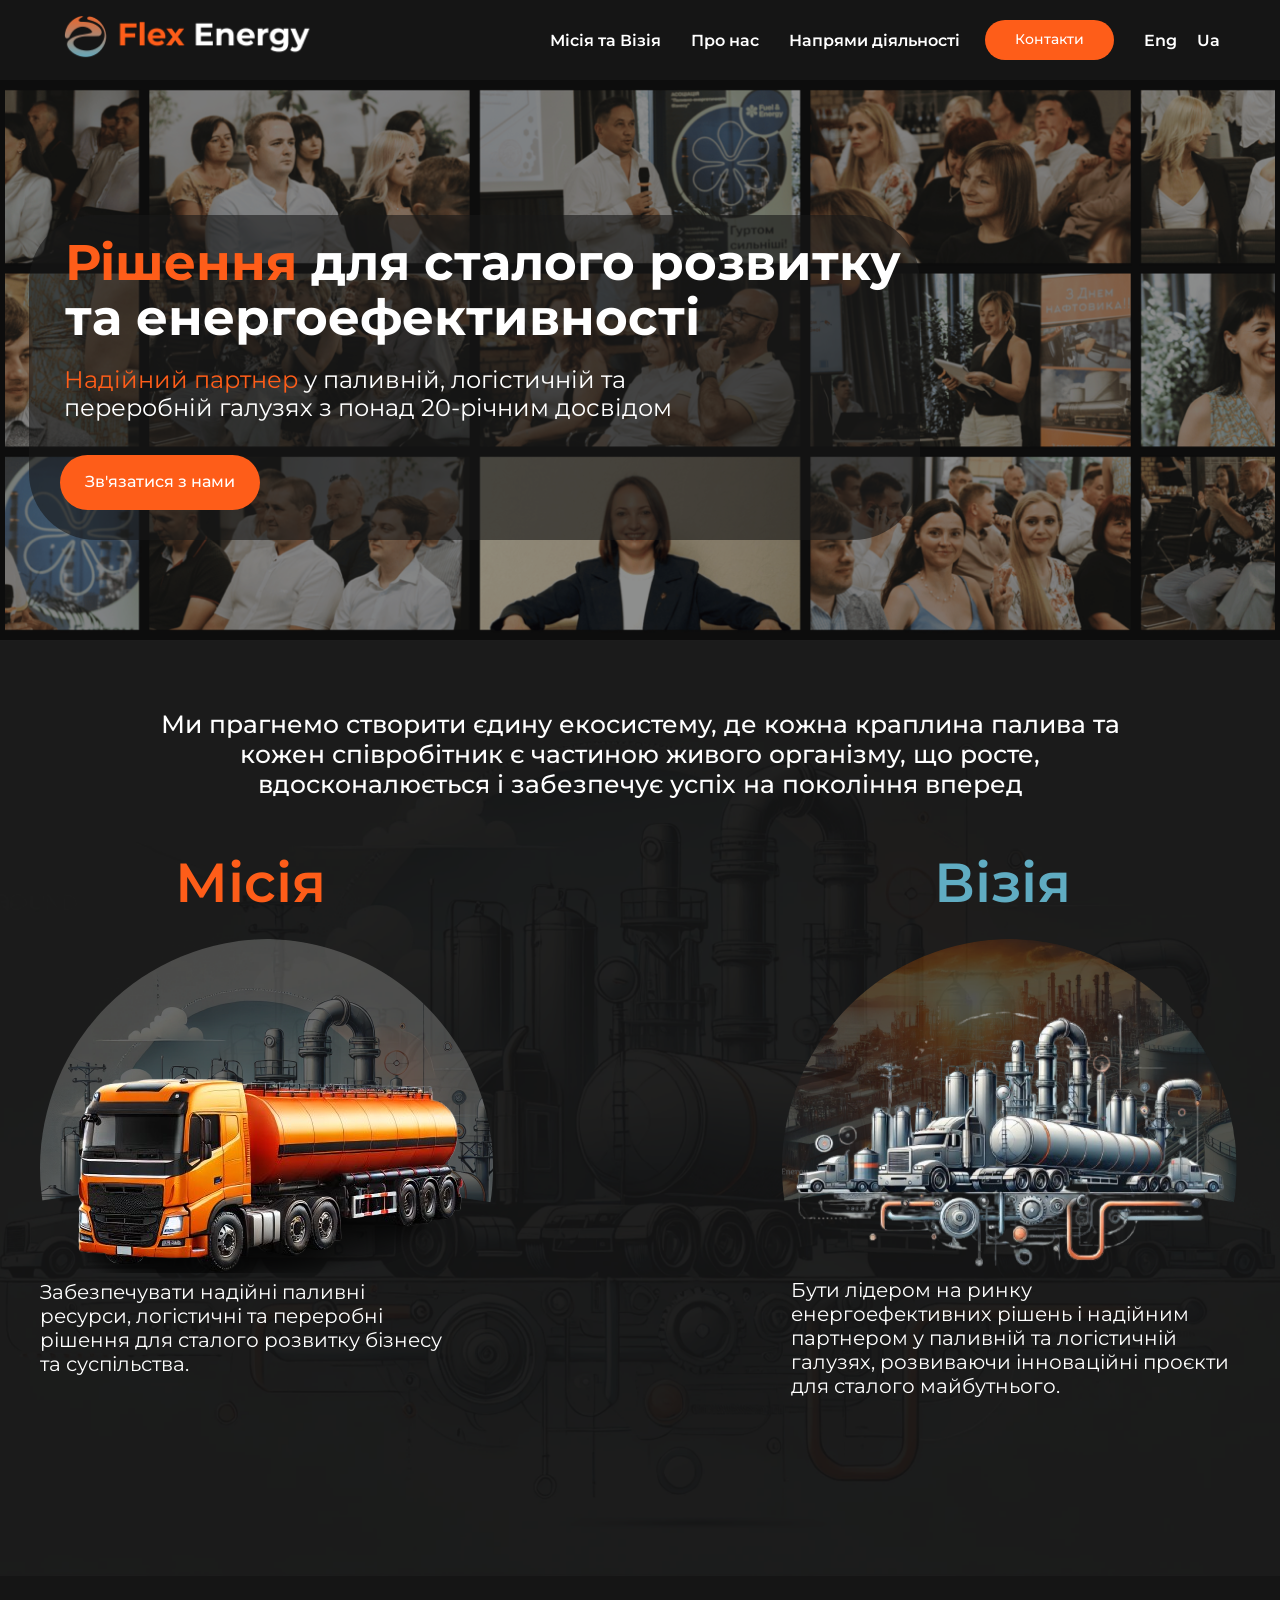
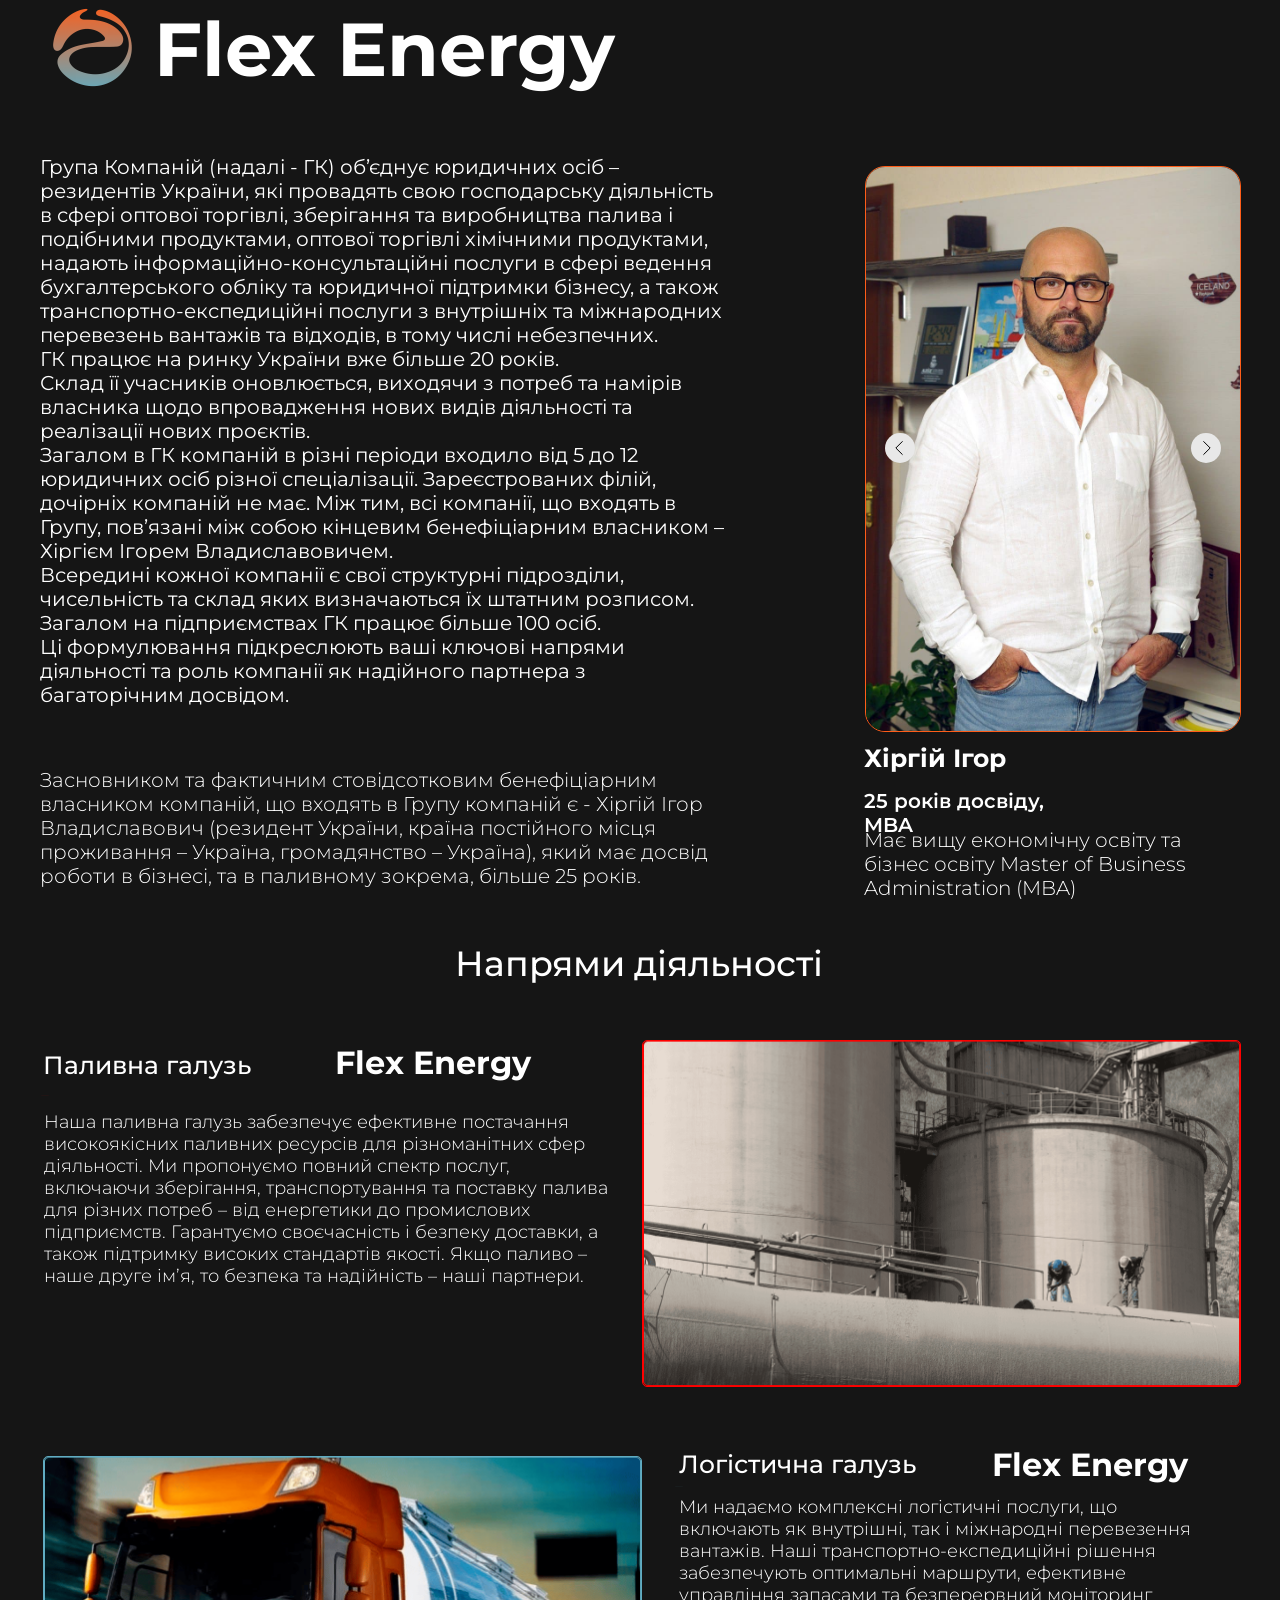
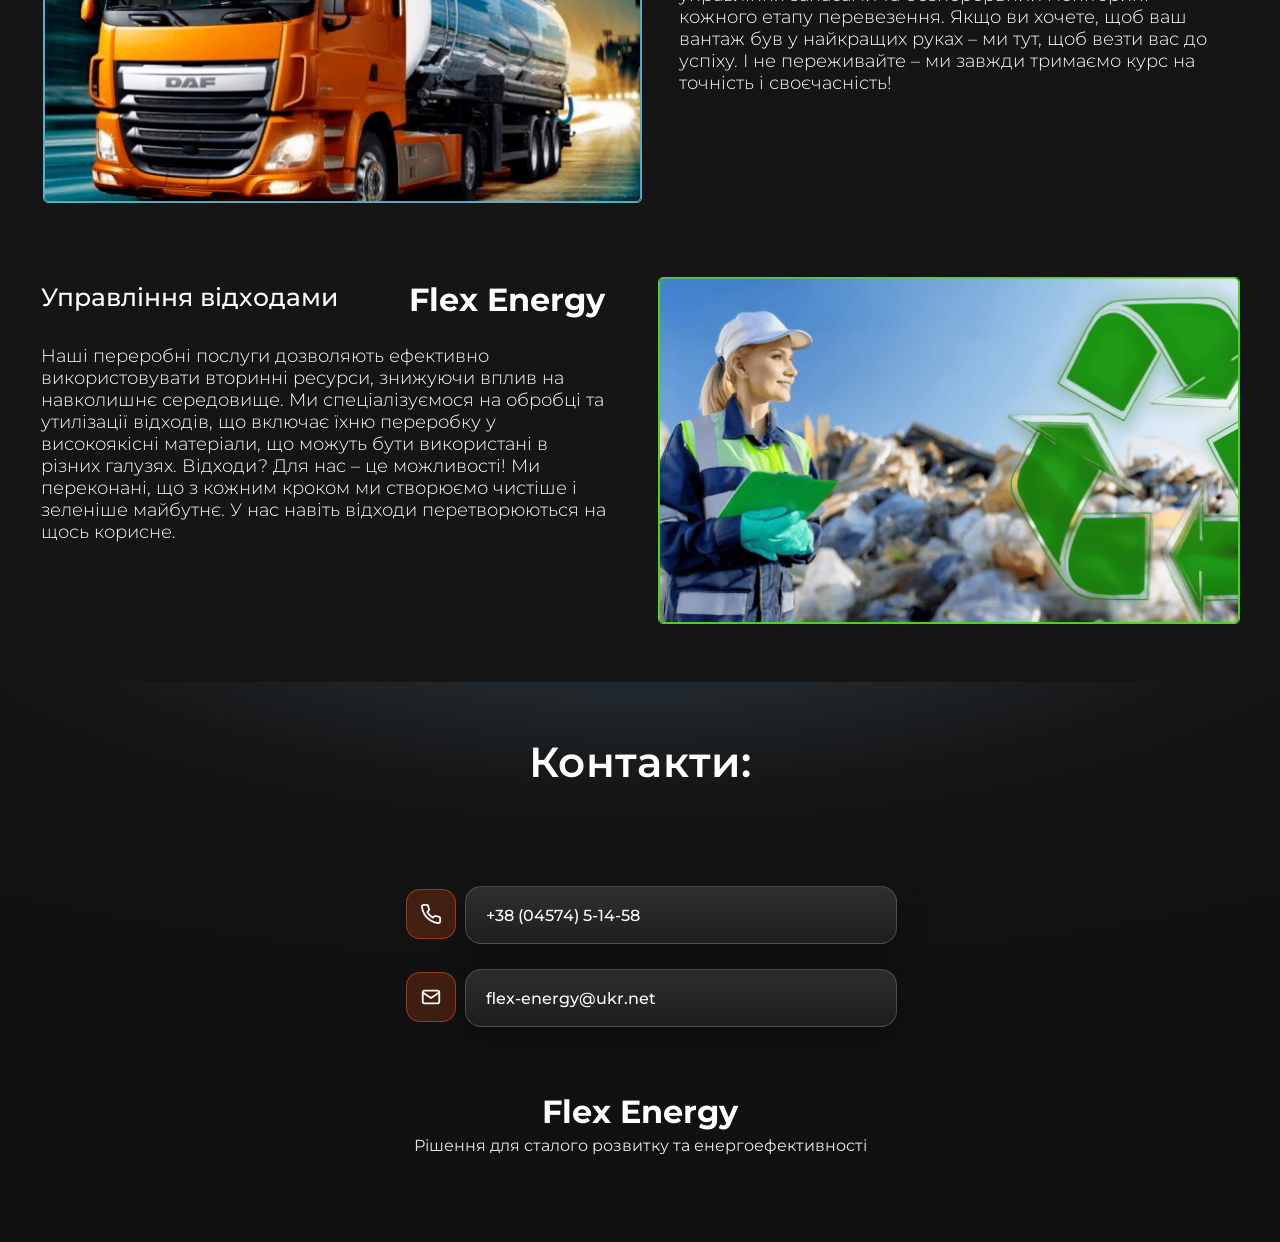
==== commit d6a1180d: "Add files via upload" ====
--- a/eng/index.html
+++ b/eng/index.html
@@ -1,4 +1,4 @@
-<!DOCTYPE html> <html lang="uk"> <head> <meta charset="utf-8" /> <meta http-equiv="Content-Type" content="text/html; charset=utf-8" /> <meta name="viewport" content="width=device-width, initial-scale=1.0" /> <!--metatextblock--> <title>Flex Energy - Рішення для сталого розвитку та енергоефективності</title> <meta name="description" content="Надійний партнер у паливній, логістичній та переробній галузях з понад 20-річним досвідом" /> <meta property="og:url" content="https://flex-energy.tilda.ws" /> <meta property="og:title" content="Flex Energy - Рішення для сталого розвитку та енергоефективності" /> <meta property="og:description" content="Надійний партнер у паливній, логістичній та переробній галузях з понад 20-річним досвідом" /> <meta property="og:type" content="website" /> <meta property="og:image" content="../assets/img/og-image.png" /> <link rel="canonical" href="https://flex-energy.tilda.ws"> <!--/metatextblock--> <meta name="format-detection" content="telephone=no" /> <meta http-equiv="x-dns-prefetch-control" content="on"> <link rel="dns-prefetch" href="https://ws.tildacdn.com"> <link rel="dns-prefetch" href="https://static.tildacdn.ink"> <meta name="robots" content="nofollow" /> <!--favicons--> <link rel="shortcut icon" href="../assets/img/favicon.ico" type="image/x-icon"/> <!--/favicons--> <!-- Assets --> <script src="../assets/js/tilda-fallback-1.0.min.js" async charset="utf-8"></script> <link rel="stylesheet" href="../assets/css/tilda-grid-3.0.min.css" type="text/css" media="all" onerror="this.loaderr='y';"/> <link rel="stylesheet" href="../assets/css/tilda-blocks-page61894571.min.css" type="text/css" media="all" onerror="this.loaderr='y';" /> <link rel="preconnect" href="https://fonts.gstatic.com"> <link href="https://fonts.googleapis.com/css2?family=Montserrat:wght@100..900&subset=latin,cyrillic" rel="stylesheet"> <link rel="stylesheet" href="../assets/css/tilda-animation-2.0.min.css" type="text/css" media="all" onerror="this.loaderr='y';" /> <link rel="stylesheet" href="../assets/css/tilda-slds-1.4.min.css" type="text/css" media="print" onload="this.media='all';" onerror="this.loaderr='y';" /> <noscript><link rel="stylesheet" href="../assets/css/tilda-slds-1.4.min.css" type="text/css" media="all" /></noscript> <link rel="stylesheet" href="../assets/css/tilda-zero-gallery-1.0.min.css" type="text/css" media="all" onerror="this.loaderr='y';" /> <script nomodule src="../assets/js/tilda-polyfill-1.0.min.js" charset="utf-8"></script> <script type="text/javascript">function t_onReady(func) {if(document.readyState!='loading') {func();} else {document.addEventListener('DOMContentLoaded',func);}}
+﻿<!DOCTYPE html> <html lang="uk"> <head> <meta charset="utf-8" /> <meta http-equiv="Content-Type" content="text/html; charset=utf-8" /> <meta name="viewport" content="width=device-width, initial-scale=1.0" /> <!--metatextblock--> <title>Flex Energy - Рішення для сталого розвитку та енергоефективності</title> <meta name="description" content="Надійний партнер у паливній, логістичній та переробній галузях з понад 20-річним досвідом" /> <meta property="og:url" content="https://flex-energy.tilda.ws" /> <meta property="og:title" content="Flex Energy - Рішення для сталого розвитку та енергоефективності" /> <meta property="og:description" content="Надійний партнер у паливній, логістичній та переробній галузях з понад 20-річним досвідом" /> <meta property="og:type" content="website" /> <meta property="og:image" content="../assets/img/og-image.png" /> <link rel="canonical" href="https://flex-energy.tilda.ws"> <!--/metatextblock--> <meta name="format-detection" content="telephone=no" /> <meta http-equiv="x-dns-prefetch-control" content="on"> <link rel="dns-prefetch" href="https://ws.tildacdn.com"> <link rel="dns-prefetch" href="https://static.tildacdn.ink"> <meta name="robots" content="nofollow" /> <!--favicons--> <link rel="shortcut icon" href="../assets/img/favicon.ico" type="image/x-icon"/> <!--/favicons--> <!-- Assets --> <script src="../assets/js/tilda-fallback-1.0.min.js" async charset="utf-8"></script> <link rel="stylesheet" href="../assets/css/tilda-grid-3.0.min.css" type="text/css" media="all" onerror="this.loaderr='y';"/> <link rel="stylesheet" href="../assets/css/tilda-blocks-page61894571.min.css" type="text/css" media="all" onerror="this.loaderr='y';" /> <link rel="preconnect" href="https://fonts.gstatic.com"> <link href="https://fonts.googleapis.com/css2?family=Montserrat:wght@100..900&subset=latin,cyrillic" rel="stylesheet"> <link rel="stylesheet" href="../assets/css/tilda-animation-2.0.min.css" type="text/css" media="all" onerror="this.loaderr='y';" /> <link rel="stylesheet" href="../assets/css/tilda-slds-1.4.min.css" type="text/css" media="print" onload="this.media='all';" onerror="this.loaderr='y';" /> <noscript><link rel="stylesheet" href="../assets/css/tilda-slds-1.4.min.css" type="text/css" media="all" /></noscript> <link rel="stylesheet" href="../assets/css/tilda-zero-gallery-1.0.min.css" type="text/css" media="all" onerror="this.loaderr='y';" /> <script nomodule src="../assets/js/tilda-polyfill-1.0.min.js" charset="utf-8"></script> <script type="text/javascript">function t_onReady(func) {if(document.readyState!='loading') {func();} else {document.addEventListener('DOMContentLoaded',func);}}
 function t_onFuncLoad(funcName,okFunc,time) {if(typeof window[funcName]==='function') {okFunc();} else {setTimeout(function() {t_onFuncLoad(funcName,okFunc,time);},(time||100));}}function t_throttle(fn,threshhold,scope) {return function() {fn.apply(scope||this,arguments);};}function t396_initialScale(t){var e=document.getElementById("rec"+t);if(e){var i=e.querySelector(".t396__artboard");if(i){window.tn_scale_initial_window_width||(window.tn_scale_initial_window_width=document.documentElement.clientWidth);var a=window.tn_scale_initial_window_width,r=[],n,l=i.getAttribute("data-artboard-screens");if(l){l=l.split(",");for(var o=0;o<l.length;o++)r[o]=parseInt(l[o],10)}else r=[320,480,640,960,1200];for(var o=0;o<r.length;o++){var d=r[o];a>=d&&(n=d)}var _="edit"===window.allrecords.getAttribute("data-tilda-mode"),c="center"===t396_getFieldValue(i,"valign",n,r),s="grid"===t396_getFieldValue(i,"upscale",n,r),w=t396_getFieldValue(i,"height_vh",n,r),g=t396_getFieldValue(i,"height",n,r),u=!!window.opr&&!!window.opr.addons||!!window.opera||-1!==navigator.userAgent.indexOf(" OPR/");if(!_&&c&&!s&&!w&&g&&!u){var h=parseFloat((a/n).toFixed(3)),f=[i,i.querySelector(".t396__carrier"),i.querySelector(".t396__filter")],v=Math.floor(parseInt(g,10)*h)+"px",p;i.style.setProperty("--initial-scale-height",v);for(var o=0;o<f.length;o++)f[o].style.setProperty("height","var(--initial-scale-height)");t396_scaleInitial__getElementsToScale(i).forEach((function(t){t.style.zoom=h}))}}}}function t396_scaleInitial__getElementsToScale(t){return t?Array.prototype.slice.call(t.children).filter((function(t){return t&&(t.classList.contains("t396__elem")||t.classList.contains("t396__group"))})):[]}function t396_getFieldValue(t,e,i,a){var r,n=a[a.length-1];if(!(r=i===n?t.getAttribute("data-artboard-"+e):t.getAttribute("data-artboard-"+e+"-res-"+i)))for(var l=0;l<a.length;l++){var o=a[l];if(!(o<=i)&&(r=o===n?t.getAttribute("data-artboard-"+e):t.getAttribute("data-artboard-"+e+"-res-"+o)))break}return r}window.TN_SCALE_INITIAL_VER="1.0",window.tn_scale_initial_window_width=null;</script> <script src="../assets/js/tilda-scripts-3.0.min.js" charset="utf-8" defer onerror="this.loaderr='y';"></script> <script src="../assets/js/tilda-blocks-page61894571.min.js" charset="utf-8" async onerror="this.loaderr='y';"></script> <script src="../assets/js/tilda-lazyload-1.0.min.js" charset="utf-8" async onerror="this.loaderr='y';"></script> <script src="../assets/js/tilda-animation-2.0.min.js" charset="utf-8" async onerror="this.loaderr='y';"></script> <script src="../assets/js/tilda-menu-1.0.min.js" charset="utf-8" async onerror="this.loaderr='y';"></script> <script src="../assets/js/tilda-zero-1.1.min.js" charset="utf-8" async onerror="this.loaderr='y';"></script> <script src="../assets/js/tilda-slds-1.4.min.js" charset="utf-8" async onerror="this.loaderr='y';"></script> <script src="../assets/js/tilda-zero-gallery-1.0.min.js" charset="utf-8" async onerror="this.loaderr='y';"></script> <script src="../assets/js/hammer.min.js" charset="utf-8" async onerror="this.loaderr='y';"></script> <script src="../assets/js/tilda-zero-scale-1.0.min.js" charset="utf-8" async onerror="this.loaderr='y';"></script> <script src="../assets/js/tilda-skiplink-1.0.min.js" charset="utf-8" async onerror="this.loaderr='y';"></script> <script src="../assets/js/tilda-events-1.0.min.js" charset="utf-8" async onerror="this.loaderr='y';"></script> <script type="text/javascript">window.dataLayer=window.dataLayer||[];</script> <script type="text/javascript">(function() {if((/bot|google|yandex|baidu|bing|msn|duckduckbot|teoma|slurp|crawler|spider|robot|crawling|facebook/i.test(navigator.userAgent))===false&&typeof(sessionStorage)!='undefined'&&sessionStorage.getItem('visited')!=='y'&&document.visibilityState){var style=document.createElement('style');style.type='text/css';style.innerHTML='@media screen and (min-width: 980px) {.t-records {opacity: 0;}.t-records_animated {-webkit-transition: opacity ease-in-out .2s;-moz-transition: opacity ease-in-out .2s;-o-transition: opacity ease-in-out .2s;transition: opacity ease-in-out .2s;}.t-records.t-records_visible {opacity: 1;}}';document.getElementsByTagName('head')[0].appendChild(style);function t_setvisRecs(){var alr=document.querySelectorAll('.t-records');Array.prototype.forEach.call(alr,function(el) {el.classList.add("t-records_animated");});setTimeout(function() {Array.prototype.forEach.call(alr,function(el) {el.classList.add("t-records_visible");});sessionStorage.setItem("visited","y");},400);}
 document.addEventListener('DOMContentLoaded',t_setvisRecs);}})();</script></head> <body class="t-body" style="margin:0;"> <!--allrecords--> <div id="allrecords" class="t-records" data-hook="blocks-collection-content-node" data-tilda-project-id="11856479" data-tilda-page-id="61894571" data-tilda-page-alias="ua" data-tilda-formskey="90d1ca42b9520a0c8508ad3d11856479" data-tilda-cookie="no" data-tilda-lazy="yes" data-tilda-project-lang="UK" data-tilda-root-zone="one" data-tilda-project-country="UA"> <div id="rec855420972" class="r t-rec" style=" " data-animationappear="off" data-record-type="257"> <!-- T228 --> <div id="nav855420972marker"></div> <div class="tmenu-mobile"> <div class="tmenu-mobile__container"> <div class="tmenu-mobile__burgerlogo"> <a href="/"> <img
 src="../assets/img/logo.png"
@@ -50,10 +50,196 @@
 aria-label='' role="img"> </div> </div> <div class='t396__elem tn-elem tn-elem__8554525131737645136614' data-elem-id='1737645136614' data-elem-type='shape' data-field-top-value="544" data-field-left-value="3" data-field-height-value="347" data-field-width-value="599" data-field-axisy-value="top" data-field-axisx-value="left" data-field-container-value="grid" data-field-topunits-value="px" data-field-leftunits-value="px" data-field-heightunits-value="px" data-field-widthunits-value="px" data-field-top-res-320-value="850" data-field-left-res-320-value="0" data-field-height-res-320-value="186" data-field-width-res-320-value="320" data-field-container-res-320-value="grid" data-field-widthmode-res-320-value="fixed" data-field-heightmode-res-320-value="fixed"> <div class='tn-atom t-bgimg' data-original="../assets/img/logistics.jpg"
 aria-label='' role="img"> </div> </div> <div class='t396__elem tn-elem tn-elem__8554525131737645136636' data-elem-id='1737645136636' data-elem-type='text' data-field-top-value="1033" data-field-left-value="1" data-field-height-value="198" data-field-width-value="569" data-field-axisy-value="top" data-field-axisx-value="left" data-field-container-value="grid" data-field-topunits-value="px" data-field-leftunits-value="px" data-field-heightunits-value="px" data-field-widthunits-value="px" data-field-textfit-value="autoheight" data-field-fontsize-value="18" data-field-top-res-320-value="1834" data-field-left-res-320-value="0" data-field-width-res-320-value="320" data-field-heightunits-res-320-value="px" data-field-textfit-res-320-value="autoheight" data-field-widthmode-res-320-value="fixed"> <div class='tn-atom'field='tn_text_1737645136636'>Наші переробні послуги дозволяють ефективно використовувати вторинні ресурси, знижуючи вплив на навколишнє середовище. Ми спеціалізуємося на обробці та утилізації відходів, що включає їхню переробку у високоякісні матеріали, що можуть бути використані в різних галузях. Відходи? Для нас – це можливості! Ми переконані, що з кожним кроком ми створюємо чистіше і зеленіше майбутнє. У нас навіть відходи перетворюються на щось корисне.</div> </div> <div class='t396__elem tn-elem tn-elem__8554525131737645136641' data-elem-id='1737645136641' data-elem-type='text' data-field-top-value="584" data-field-left-value="639" data-field-height-value="198" data-field-width-value="530" data-field-axisy-value="top" data-field-axisx-value="left" data-field-container-value="grid" data-field-topunits-value="px" data-field-leftunits-value="px" data-field-heightunits-value="px" data-field-widthunits-value="px" data-field-textfit-value="autoheight" data-field-fontsize-value="18" data-field-top-res-320-value="1126" data-field-left-res-320-value="0" data-field-width-res-320-value="320" data-field-heightunits-res-320-value="px" data-field-textfit-res-320-value="autoheight" data-field-widthmode-res-320-value="fixed"> <div class='tn-atom'field='tn_text_1737645136641'>Ми надаємо комплексні логістичні послуги, що включають як внутрішні, так і міжнародні перевезення вантажів. Наші транспортно-експедиційні рішення забезпечують оптимальні маршрути, ефективне управління запасами та безперервний моніторинг кожного етапу перевезення. Якщо ви хочете, щоб ваш вантаж був у найкращих руках – ми тут, щоб везти вас до успіху. І не переживайте – ми завжди тримаємо курс на точність і своєчасність!</div> </div> <div class='t396__elem tn-elem tn-elem__8554525131737645136643' data-elem-id='1737645136643' data-elem-type='text' data-field-top-value="30" data-field-left-value="415" data-field-height-value="43" data-field-width-value="370" data-field-axisy-value="top" data-field-axisx-value="left" data-field-container-value="grid" data-field-topunits-value="px" data-field-leftunits-value="px" data-field-heightunits-value="px" data-field-widthunits-value="px" data-field-textfit-value="autoheight" data-field-fontsize-value="35" data-field-top-res-320-value="12" data-field-left-res-320-value="42" data-field-width-res-320-value="236" data-field-fontsize-res-320-value="22"> <div class='tn-atom'field='tn_text_1737645136643'>Напрями діяльності</div> </div> <div class='t396__elem tn-elem tn-elem__8554525131737645136647' data-elem-id='1737645136647' data-elem-type='text' data-field-top-value="970" data-field-left-value="1" data-field-height-value="30" data-field-width-value="297" data-field-axisy-value="top" data-field-axisx-value="left" data-field-container-value="grid" data-field-topunits-value="px" data-field-leftunits-value="px" data-field-heightunits-value="px" data-field-widthunits-value="px" data-field-textfit-value="autoheight" data-field-fontsize-value="25" data-field-top-res-320-value="1506" data-field-left-res-320-value="0" data-field-fontsize-res-320-value="24"> <div class='tn-atom'field='tn_text_1737645136647'>Управлiння вiдходами</div> </div> <div class='t396__elem tn-elem tn-elem__8554525131737645136650' data-elem-id='1737645136650' data-elem-type='text' data-field-top-value="537" data-field-left-value="639" data-field-height-value="30" data-field-width-value="238" data-field-axisy-value="top" data-field-axisx-value="left" data-field-container-value="grid" data-field-topunits-value="px" data-field-leftunits-value="px" data-field-heightunits-value="px" data-field-widthunits-value="px" data-field-textfit-value="autoheight" data-field-fontsize-value="25" data-field-top-res-320-value="793" data-field-left-res-320-value="0" data-field-height-res-320-value="29" data-field-width-res-320-value="238" data-field-container-res-320-value="grid" data-field-fontsize-res-320-value="24"> <div class='tn-atom'field='tn_text_1737645136650'>Логістична галузь</div> </div> <div class='t396__elem tn-elem tn-elem__8554525131737645136666' data-elem-id='1737645136666' data-elem-type='vector' data-field-top-value="574" data-field-left-value="635" data-field-width-value="8" data-field-axisy-value="top" data-field-axisx-value="left" data-field-container-value="grid" data-field-topunits-value="px" data-field-leftunits-value="px" data-field-heightunits-value="px" data-field-widthunits-value="px" data-field-heightmode-value="hug"> <div class='tn-atom tn-atom__vector'> <?xml version="1.0" encoding="UTF-8"?> <!--?xml version="1.0" encoding="UTF-8"?--> <!--?xml version="1.0" encoding="UTF-8"?--> <!--?xml version="1.0" encoding="UTF-8"?--> <!--?xml version="1.0" encoding="UTF-8"?--> <!--?xml version="1.0" encoding="UTF-8"?--> <!--?xml version="1.0" encoding="UTF-8"?--> <svg xmlns="http://www.w3.org/2000/svg" viewBox="0 0 80 1" fill="none"> <path d="M0 0.5H80" stroke="#60ACC2"></path> </svg> </div> </div> <div class='t396__elem tn-elem tn-elem__8554525131737645136668' data-elem-id='1737645136668' data-elem-type='vector' data-field-top-value="1017" data-field-left-value="-2" data-field-width-value="8" data-field-axisy-value="top" data-field-axisx-value="left" data-field-container-value="grid" data-field-topunits-value="px" data-field-leftunits-value="px" data-field-heightunits-value="px" data-field-widthunits-value="px" data-field-heightmode-value="hug"> <div class='tn-atom tn-atom__vector'> <?xml version="1.0" encoding="UTF-8"?> <!--?xml version="1.0" encoding="UTF-8"?--> <!--?xml version="1.0" encoding="UTF-8"?--> <!--?xml version="1.0" encoding="UTF-8"?--> <!--?xml version="1.0" encoding="UTF-8"?--> <!--?xml version="1.0" encoding="UTF-8"?--> <!--?xml version="1.0" encoding="UTF-8"?--> <svg xmlns="http://www.w3.org/2000/svg" viewBox="0 0 80 1" fill="none"> <path d="M0 0.5H80" stroke="#4FD51F"></path> </svg> </div> </div> </div> </div> <script>t_onReady(function() {t_onFuncLoad('t396_init',function() {t396_init('855452513');});});</script> <!-- /T396 --> </div> <a name="contacts" style="font-size:0;"></a> <div id="rec855459641" class="r t-rec" style=" " data-animationappear="off" data-record-type="396"> <!-- T396 --> <style>#rec855459641 .t396__artboard {height:769px;background-color:#151515;}#rec855459641 .t396__filter {height:769px;}#rec855459641 .t396__carrier{height:769px;background-position:center center;background-attachment:scroll;background-size:cover;background-repeat:no-repeat;}@media screen and (max-width:1199px) {#rec855459641 .t396__artboard,#rec855459641 .t396__filter,#rec855459641 .t396__carrier {}#rec855459641 .t396__filter {}#rec855459641 .t396__carrier {background-attachment:scroll;}}@media screen and (max-width:959px) {#rec855459641 .t396__artboard,#rec855459641 .t396__filter,#rec855459641 .t396__carrier {}#rec855459641 .t396__filter {}#rec855459641 .t396__carrier {background-attachment:scroll;}}@media screen and (max-width:639px) {#rec855459641 .t396__artboard,#rec855459641 .t396__filter,#rec855459641 .t396__carrier {}#rec855459641 .t396__filter {}#rec855459641 .t396__carrier {background-attachment:scroll;}}@media screen and (max-width:479px) {#rec855459641 .t396__artboard,#rec855459641 .t396__filter,#rec855459641 .t396__carrier {}#rec855459641 .t396__filter {}#rec855459641 .t396__carrier {background-attachment:scroll;}}#rec855459641 .tn-elem[data-elem-id="1737645992673"]{z-index:3;top:128px;;left:calc(50% - 600px + 0px);;width:1199px;height:575px;}#rec855459641 .tn-elem[data-elem-id="1737645992673"] .tn-atom{border-radius:25px 25px 25px 25px;background-position:center center;background-size:cover;background-repeat:no-repeat;border-width:var(--t396-borderwidth,0);border-style:var(--t396-borderstyle,solid);border-color:var(--t396-bordercolor,transparent);transition:background-color var(--t396-speedhover,0s) ease-in-out,color var(--t396-speedhover,0s) ease-in-out,border-color var(--t396-speedhover,0s) ease-in-out,box-shadow var(--t396-shadowshoverspeed,0.2s) ease-in-out;}@media screen and (max-width:479px){#rec855459641 .tn-elem[data-elem-id="1737645992673"]{top:-630px;;left:calc(50% - 160px + 437px);;}}#rec855459641 .tn-elem[data-elem-id="1737645992677"]{color:#ffffff;text-align:LEFT;z-index:4;top:552px;;left:calc(50% - 600px + 138px);;width:249px;height:auto;}#rec855459641 .tn-elem[data-elem-id="1737645992677"] .tn-atom{vertical-align:middle;color:#ffffff;font-size:32px;font-family:'Montserrat',Arial,sans-serif;font-weight:700;background-position:center center;border-width:var(--t396-borderwidth,0);border-style:var(--t396-borderstyle,solid);border-color:var(--t396-bordercolor,transparent);transition:background-color var(--t396-speedhover,0s) ease-in-out,color var(--t396-speedhover,0s) ease-in-out,border-color var(--t396-speedhover,0s) ease-in-out,box-shadow var(--t396-shadowshoverspeed,0.2s) ease-in-out;text-shadow:var(--t396-shadow-text-x,0px) var(--t396-shadow-text-y,0px) var(--t396-shadow-text-blur,0px) rgba(var(--t396-shadow-text-color),var(--t396-shadow-text-opacity,100%));}@media screen and (max-width:1199px){#rec855459641 .tn-elem[data-elem-id="1737645992677"] .tn-atom{white-space:normal;background-size:cover;}}@media screen and (max-width:959px){#rec855459641 .tn-elem[data-elem-id="1737645992677"] .tn-atom{white-space:normal;background-size:cover;}}@media screen and (max-width:639px){#rec855459641 .tn-elem[data-elem-id="1737645992677"] .tn-atom{white-space:normal;background-size:cover;}}@media screen and (max-width:479px){#rec855459641 .tn-elem[data-elem-id="1737645992677"]{top:353px;;left:calc(50% - 160px + 69px);;width:px;height:auto;}#rec855459641 .tn-elem[data-elem-id="1737645992677"] .tn-atom{white-space:normal;background-size:cover;}}#rec855459641 .tn-elem[data-elem-id="1737645992683"]{color:#ffffff;text-align:LEFT;z-index:5;top:611px;;left:calc(50% - 600px + 87px);;width:455px;height:auto;}#rec855459641 .tn-elem[data-elem-id="1737645992683"] .tn-atom{vertical-align:middle;color:#ffffff;font-size:16px;font-family:'Montserrat',Arial,sans-serif;font-weight:700;background-position:center center;border-width:var(--t396-borderwidth,0);border-style:var(--t396-borderstyle,solid);border-color:var(--t396-bordercolor,transparent);transition:background-color var(--t396-speedhover,0s) ease-in-out,color var(--t396-speedhover,0s) ease-in-out,border-color var(--t396-speedhover,0s) ease-in-out,box-shadow var(--t396-shadowshoverspeed,0.2s) ease-in-out;text-shadow:var(--t396-shadow-text-x,0px) var(--t396-shadow-text-y,0px) var(--t396-shadow-text-blur,0px) rgba(var(--t396-shadow-text-color),var(--t396-shadow-text-opacity,100%));}@media screen and (max-width:1199px){#rec855459641 .tn-elem[data-elem-id="1737645992683"] .tn-atom{white-space:normal;background-size:cover;}}@media screen and (max-width:959px){#rec855459641 .tn-elem[data-elem-id="1737645992683"] .tn-atom{white-space:normal;background-size:cover;}}@media screen and (max-width:639px){#rec855459641 .tn-elem[data-elem-id="1737645992683"] .tn-atom{white-space:normal;background-size:cover;}}@media screen and (max-width:479px){#rec855459641 .tn-elem[data-elem-id="1737645992683"]{top:412px;;left:calc(50% - 160px + 18px);;width:px;height:auto;}#rec855459641 .tn-elem[data-elem-id="1737645992683"] .tn-atom{white-space:normal;background-size:cover;}}#rec855459641 .tn-elem[data-elem-id="1737645992687"]{z-index:6;top:552px;;left:calc(50% - 600px + 79px);;width:49px;height:49px;}#rec855459641 .tn-elem[data-elem-id="1737645992687"] .tn-atom{border-radius:0px 0px 0px 0px;background-position:center center;background-size:cover;background-repeat:no-repeat;border-width:var(--t396-borderwidth,0);border-style:var(--t396-borderstyle,solid);border-color:var(--t396-bordercolor,transparent);transition:background-color var(--t396-speedhover,0s) ease-in-out,color var(--t396-speedhover,0s) ease-in-out,border-color var(--t396-speedhover,0s) ease-in-out,box-shadow var(--t396-shadowshoverspeed,0.2s) ease-in-out;}@media screen and (max-width:479px){#rec855459641 .tn-elem[data-elem-id="1737645992687"]{top:353px;;left:calc(50% - 160px + 10px);;}}#rec855459641 .tn-elem[data-elem-id="1737645992690"]{color:#ffffff;text-align:LEFT;z-index:7;top:32px;;left:calc(50% - 600px + 466px);;width:269px;height:auto;}#rec855459641 .tn-elem[data-elem-id="1737645992690"] .tn-atom{vertical-align:middle;color:#ffffff;font-size:35px;font-family:'Montserrat',Arial,sans-serif;font-weight:500;background-position:center center;border-width:var(--t396-borderwidth,0);border-style:var(--t396-borderstyle,solid);border-color:var(--t396-bordercolor,transparent);transition:background-color var(--t396-speedhover,0s) ease-in-out,color var(--t396-speedhover,0s) ease-in-out,border-color var(--t396-speedhover,0s) ease-in-out,box-shadow var(--t396-shadowshoverspeed,0.2s) ease-in-out;text-shadow:var(--t396-shadow-text-x,0px) var(--t396-shadow-text-y,0px) var(--t396-shadow-text-blur,0px) rgba(var(--t396-shadow-text-color),var(--t396-shadow-text-opacity,100%));}@media screen and (max-width:1199px){#rec855459641 .tn-elem[data-elem-id="1737645992690"] .tn-atom{white-space:normal;background-size:cover;}}@media screen and (max-width:959px){#rec855459641 .tn-elem[data-elem-id="1737645992690"] .tn-atom{white-space:normal;background-size:cover;}}@media screen and (max-width:639px){#rec855459641 .tn-elem[data-elem-id="1737645992690"] .tn-atom{white-space:normal;background-size:cover;}}@media screen and (max-width:479px){#rec855459641 .tn-elem[data-elem-id="1737645992690"]{top:-708px;;left:calc(50% - 160px + 459px);;width:px;height:auto;}#rec855459641 .tn-elem[data-elem-id="1737645992690"] .tn-atom{white-space:normal;background-size:cover;}}#rec855459641 .tn-elem[data-elem-id="1737645992693"]{color:#ffffff;text-align:LEFT;z-index:8;top:223px;;left:calc(50% - 600px + 87px);;width:179px;height:auto;}#rec855459641 .tn-elem[data-elem-id="1737645992693"] .tn-atom{vertical-align:middle;color:#ffffff;font-size:35px;font-family:'Montserrat',Arial,sans-serif;font-weight:500;background-position:center center;border-width:var(--t396-borderwidth,0);border-style:var(--t396-borderstyle,solid);border-color:var(--t396-bordercolor,transparent);transition:background-color var(--t396-speedhover,0s) ease-in-out,color var(--t396-speedhover,0s) ease-in-out,border-color var(--t396-speedhover,0s) ease-in-out,box-shadow var(--t396-shadowshoverspeed,0.2s) ease-in-out;text-shadow:var(--t396-shadow-text-x,0px) var(--t396-shadow-text-y,0px) var(--t396-shadow-text-blur,0px) rgba(var(--t396-shadow-text-color),var(--t396-shadow-text-opacity,100%));}@media screen and (max-width:1199px){#rec855459641 .tn-elem[data-elem-id="1737645992693"] .tn-atom{white-space:normal;background-size:cover;}}@media screen and (max-width:959px){#rec855459641 .tn-elem[data-elem-id="1737645992693"] .tn-atom{white-space:normal;background-size:cover;}}@media screen and (max-width:639px){#rec855459641 .tn-elem[data-elem-id="1737645992693"] .tn-atom{white-space:normal;background-size:cover;}}@media screen and (max-width:479px){#rec855459641 .tn-elem[data-elem-id="1737645992693"]{top:24px;;left:calc(50% - 160px + 18px);;width:px;height:auto;}#rec855459641 .tn-elem[data-elem-id="1737645992693"] .tn-atom{white-space:normal;background-size:cover;}}#rec855459641 .tn-elem[data-elem-id="1737645992696"]{z-index:9;top:223px;;left:calc(50% - 600px + 604px);;width:530px;height:376px;}#rec855459641 .tn-elem[data-elem-id="1737645992696"] .tn-atom{border-radius:5px 5px 5px 5px;background-position:center center;background-size:cover;background-repeat:no-repeat;border-width:var(--t396-borderwidth,0);border-style:var(--t396-borderstyle,solid);border-color:var(--t396-bordercolor,transparent);transition:background-color var(--t396-speedhover,0s) ease-in-out,color var(--t396-speedhover,0s) ease-in-out,border-color var(--t396-speedhover,0s) ease-in-out,box-shadow var(--t396-shadowshoverspeed,0.2s) ease-in-out;}@media screen and (max-width:479px){#rec855459641 .tn-elem[data-elem-id="1737645992696"]{top:-517px;;left:calc(50% - 160px + 597px);;}}#rec855459641 .tn-elem[data-elem-id="1737645992698"]{color:#ffffff;text-align:LEFT;z-index:10;top:319px;;left:calc(50% - 600px + 148px);;width:160px;height:auto;}#rec855459641 .tn-elem[data-elem-id="1737645992698"] .tn-atom{vertical-align:middle;color:#ffffff;font-size:16px;font-family:'Montserrat',Arial,sans-serif;font-weight:500;background-position:center center;border-width:var(--t396-borderwidth,0);border-style:var(--t396-borderstyle,solid);border-color:var(--t396-bordercolor,transparent);transition:background-color var(--t396-speedhover,0s) ease-in-out,color var(--t396-speedhover,0s) ease-in-out,border-color var(--t396-speedhover,0s) ease-in-out,box-shadow var(--t396-shadowshoverspeed,0.2s) ease-in-out;text-shadow:var(--t396-shadow-text-x,0px) var(--t396-shadow-text-y,0px) var(--t396-shadow-text-blur,0px) rgba(var(--t396-shadow-text-color),var(--t396-shadow-text-opacity,100%));}@media screen and (max-width:1199px){#rec855459641 .tn-elem[data-elem-id="1737645992698"] .tn-atom{white-space:normal;background-size:cover;}}@media screen and (max-width:959px){#rec855459641 .tn-elem[data-elem-id="1737645992698"] .tn-atom{white-space:normal;background-size:cover;}}@media screen and (max-width:639px){#rec855459641 .tn-elem[data-elem-id="1737645992698"] .tn-atom{white-space:normal;background-size:cover;}}@media screen and (max-width:479px){#rec855459641 .tn-elem[data-elem-id="1737645992698"]{top:120px;;left:calc(50% - 160px + 79px);;width:px;height:auto;}#rec855459641 .tn-elem[data-elem-id="1737645992698"] .tn-atom{white-space:normal;background-size:cover;}}#rec855459641 .tn-elem[data-elem-id="1737645992702"]{color:#ffffff;text-align:LEFT;z-index:11;top:396px;;left:calc(50% - 600px + 148px);;width:170px;height:auto;}#rec855459641 .tn-elem[data-elem-id="1737645992702"] .tn-atom{vertical-align:middle;color:#ffffff;font-size:16px;font-family:'Montserrat',Arial,sans-serif;font-weight:500;background-position:center center;border-width:var(--t396-borderwidth,0);border-style:var(--t396-borderstyle,solid);border-color:var(--t396-bordercolor,transparent);transition:background-color var(--t396-speedhover,0s) ease-in-out,color var(--t396-speedhover,0s) ease-in-out,border-color var(--t396-speedhover,0s) ease-in-out,box-shadow var(--t396-shadowshoverspeed,0.2s) ease-in-out;text-shadow:var(--t396-shadow-text-x,0px) var(--t396-shadow-text-y,0px) var(--t396-shadow-text-blur,0px) rgba(var(--t396-shadow-text-color),var(--t396-shadow-text-opacity,100%));}@media screen and (max-width:1199px){#rec855459641 .tn-elem[data-elem-id="1737645992702"] .tn-atom{white-space:normal;background-size:cover;}}@media screen and (max-width:959px){#rec855459641 .tn-elem[data-elem-id="1737645992702"] .tn-atom{white-space:normal;background-size:cover;}}@media screen and (max-width:639px){#rec855459641 .tn-elem[data-elem-id="1737645992702"] .tn-atom{white-space:normal;background-size:cover;}}@media screen and (max-width:479px){#rec855459641 .tn-elem[data-elem-id="1737645992702"]{top:197px;;left:calc(50% - 160px + 79px);;width:px;height:auto;}#rec855459641 .tn-elem[data-elem-id="1737645992702"] .tn-atom{white-space:normal;background-size:cover;}}#rec855459641 .tn-elem[data-elem-id="1737645992706"]{color:#ffffff;text-align:LEFT;z-index:12;top:454px;;left:calc(50% - 600px + 148px);;width:340px;height:auto;}#rec855459641 .tn-elem[data-elem-id="1737645992706"] .tn-atom{vertical-align:middle;color:#ffffff;font-size:16px;font-family:'Montserrat',Arial,sans-serif;font-weight:400;background-position:center center;border-width:var(--t396-borderwidth,0);border-style:var(--t396-borderstyle,solid);border-color:var(--t396-bordercolor,transparent);transition:background-color var(--t396-speedhover,0s) ease-in-out,color var(--t396-speedhover,0s) ease-in-out,border-color var(--t396-speedhover,0s) ease-in-out,box-shadow var(--t396-shadowshoverspeed,0.2s) ease-in-out;text-shadow:var(--t396-shadow-text-x,0px) var(--t396-shadow-text-y,0px) var(--t396-shadow-text-blur,0px) rgba(var(--t396-shadow-text-color),var(--t396-shadow-text-opacity,100%));}@media screen and (max-width:1199px){#rec855459641 .tn-elem[data-elem-id="1737645992706"] .tn-atom{white-space:normal;background-size:cover;}}@media screen and (max-width:959px){#rec855459641 .tn-elem[data-elem-id="1737645992706"] .tn-atom{white-space:normal;background-size:cover;}}@media screen and (max-width:639px){#rec855459641 .tn-elem[data-elem-id="1737645992706"] .tn-atom{white-space:normal;background-size:cover;}}@media screen and (max-width:479px){#rec855459641 .tn-elem[data-elem-id="1737645992706"]{top:255px;;left:calc(50% - 160px + 79px);;width:225px;height:auto;}#rec855459641 .tn-elem[data-elem-id="1737645992706"] .tn-atom{white-space:normal;background-size:cover;}}#rec855459641 .tn-elem[data-elem-id="1737645992709"]{z-index:13;top:308px;;left:calc(50% - 600px + 87px);;width:42px;height:42px;}#rec855459641 .tn-elem[data-elem-id="1737645992709"] .tn-atom{border-radius:0px 0px 0px 0px;background-position:center center;background-size:cover;background-repeat:no-repeat;border-width:var(--t396-borderwidth,0);border-style:var(--t396-borderstyle,solid);border-color:var(--t396-bordercolor,transparent);transition:background-color var(--t396-speedhover,0s) ease-in-out,color var(--t396-speedhover,0s) ease-in-out,border-color var(--t396-speedhover,0s) ease-in-out,box-shadow var(--t396-shadowshoverspeed,0.2s) ease-in-out;}@media screen and (max-width:479px){#rec855459641 .tn-elem[data-elem-id="1737645992709"]{top:109px;;left:calc(50% - 160px + 18px);;}}#rec855459641 .tn-elem[data-elem-id="1737645992712"]{z-index:14;top:385px;;left:calc(50% - 600px + 87px);;width:42px;height:42px;}#rec855459641 .tn-elem[data-elem-id="1737645992712"] .tn-atom{border-radius:0px 0px 0px 0px;background-position:center center;background-size:cover;background-repeat:no-repeat;border-width:var(--t396-borderwidth,0);border-style:var(--t396-borderstyle,solid);border-color:var(--t396-bordercolor,transparent);transition:background-color var(--t396-speedhover,0s) ease-in-out,color var(--t396-speedhover,0s) ease-in-out,border-color var(--t396-speedhover,0s) ease-in-out,box-shadow var(--t396-shadowshoverspeed,0.2s) ease-in-out;}@media screen and (max-width:479px){#rec855459641 .tn-elem[data-elem-id="1737645992712"]{top:186px;;left:calc(50% - 160px + 18px);;}}#rec855459641 .tn-elem[data-elem-id="1737645992714"]{z-index:15;top:463px;;left:calc(50% - 600px + 87px);;width:42px;height:42px;}#rec855459641 .tn-elem[data-elem-id="1737645992714"] .tn-atom{border-radius:0px 0px 0px 0px;background-position:center center;background-size:cover;background-repeat:no-repeat;border-width:var(--t396-borderwidth,0);border-style:var(--t396-borderstyle,solid);border-color:var(--t396-bordercolor,transparent);transition:background-color var(--t396-speedhover,0s) ease-in-out,color var(--t396-speedhover,0s) ease-in-out,border-color var(--t396-speedhover,0s) ease-in-out,box-shadow var(--t396-shadowshoverspeed,0.2s) ease-in-out;}@media screen and (max-width:479px){#rec855459641 .tn-elem[data-elem-id="1737645992714"]{top:264px;;left:calc(50% - 160px + 18px);;}}#rec855459641 .tn-elem[data-elem-id="1737646060631"]{z-index:16;top:223px;;left:calc(50% - 600px + 604px);;width:530px;height:376px;}#rec855459641 .tn-elem[data-elem-id="1737646060631"] .tn-atom{background-position:center center;border-width:var(--t396-borderwidth,0);border-style:var(--t396-borderstyle,solid);border-color:var(--t396-bordercolor,transparent);transition:background-color var(--t396-speedhover,0s) ease-in-out,color var(--t396-speedhover,0s) ease-in-out,border-color var(--t396-speedhover,0s) ease-in-out,box-shadow var(--t396-shadowshoverspeed,0.2s) ease-in-out;}@media screen and (max-width:479px){#rec855459641 .tn-elem[data-elem-id="1737646060631"]{top:468px;;left:calc(50% - 160px + 9px);;width:302px;height:229px;}}</style> <div class='t396'> <div class="t396__artboard" data-artboard-recid="855459641" data-artboard-screens="320,480,640,960,1200" data-artboard-height="769" data-artboard-valign="center" data-artboard-upscale="grid"> <div class="t396__carrier" data-artboard-recid="855459641"></div> <div class="t396__filter" data-artboard-recid="855459641"></div> <div class='t396__elem tn-elem tn-elem__8554596411737645992673' data-elem-id='1737645992673' data-elem-type='shape' data-field-top-value="128" data-field-left-value="0" data-field-height-value="575" data-field-width-value="1199" data-field-axisy-value="top" data-field-axisx-value="left" data-field-container-value="grid" data-field-topunits-value="px" data-field-leftunits-value="px" data-field-heightunits-value="px" data-field-widthunits-value="px" data-field-top-res-320-value="-630" data-field-left-res-320-value="437"> <div class='tn-atom t-bgimg' data-original="../assets/img/contacts-panel.png"
 aria-label='' role="img"> </div> </div> <div class='t396__elem tn-elem tn-elem__8554596411737645992677' data-elem-id='1737645992677' data-elem-type='text' data-field-top-value="552" data-field-left-value="138" data-field-height-value="39" data-field-width-value="249" data-field-axisy-value="top" data-field-axisx-value="left" data-field-container-value="grid" data-field-topunits-value="px" data-field-leftunits-value="px" data-field-heightunits-value="px" data-field-widthunits-value="px" data-field-textfit-value="autoheight" data-field-fontsize-value="32" data-field-top-res-320-value="353" data-field-left-res-320-value="69"> <div class='tn-atom'field='tn_text_1737645992677'>Flex Energy</div> </div> <div class='t396__elem tn-elem tn-elem__8554596411737645992683' data-elem-id='1737645992683' data-elem-type='text' data-field-top-value="611" data-field-left-value="87" data-field-height-value="38" data-field-width-value="455" data-field-axisy-value="top" data-field-axisx-value="left" data-field-container-value="grid" data-field-topunits-value="px" data-field-leftunits-value="px" data-field-heightunits-value="px" data-field-widthunits-value="px" data-field-textfit-value="autoheight" data-field-fontsize-value="16" data-field-top-res-320-value="412" data-field-left-res-320-value="18"> <div class='tn-atom'field='tn_text_1737645992683'>Рішення для сталого розвитку та енергоефективності</div> </div> <div class='t396__elem tn-elem tn-elem__8554596411737645992687' data-elem-id='1737645992687' data-elem-type='shape' data-field-top-value="552" data-field-left-value="79" data-field-height-value="49" data-field-width-value="49" data-field-axisy-value="top" data-field-axisx-value="left" data-field-container-value="grid" data-field-topunits-value="px" data-field-leftunits-value="px" data-field-heightunits-value="px" data-field-widthunits-value="px" data-field-top-res-320-value="353" data-field-left-res-320-value="10"> <div class='tn-atom t-bgimg' data-original="https://figma-alpha-api.s3.us-west-2.amazonaws.com/images/cc43f685-f73f-44d2-bae1-aa496abe1a34"
-aria-label='' role="img"> </div> </div> <div class='t396__elem tn-elem tn-elem__8554596411737645992690' data-elem-id='1737645992690' data-elem-type='text' data-field-top-value="32" data-field-left-value="466" data-field-height-value="43" data-field-width-value="269" data-field-axisy-value="top" data-field-axisx-value="left" data-field-container-value="grid" data-field-topunits-value="px" data-field-leftunits-value="px" data-field-heightunits-value="px" data-field-widthunits-value="px" data-field-textfit-value="autoheight" data-field-fontsize-value="35" data-field-top-res-320-value="-708" data-field-left-res-320-value="459"> <div class='tn-atom'field='tn_text_1737645992690'>Наші контакти</div> </div> <div class='t396__elem tn-elem tn-elem__8554596411737645992693' data-elem-id='1737645992693' data-elem-type='text' data-field-top-value="223" data-field-left-value="87" data-field-height-value="43" data-field-width-value="179" data-field-axisy-value="top" data-field-axisx-value="left" data-field-container-value="grid" data-field-topunits-value="px" data-field-leftunits-value="px" data-field-heightunits-value="px" data-field-widthunits-value="px" data-field-textfit-value="autoheight" data-field-fontsize-value="35" data-field-top-res-320-value="24" data-field-left-res-320-value="18"> <div class='tn-atom'field='tn_text_1737645992693'>Контакти:</div> </div> <div class='t396__elem tn-elem tn-elem__8554596411737645992696' data-elem-id='1737645992696' data-elem-type='shape' data-field-top-value="223" data-field-left-value="604" data-field-height-value="376" data-field-width-value="530" data-field-axisy-value="top" data-field-axisx-value="left" data-field-container-value="grid" data-field-topunits-value="px" data-field-leftunits-value="px" data-field-heightunits-value="px" data-field-widthunits-value="px" data-field-top-res-320-value="-517" data-field-left-res-320-value="597"> <div class='tn-atom t-bgimg' data-original="https://figma-alpha-api.s3.us-west-2.amazonaws.com/images/8d436669-7abb-480d-a48e-11cc035d1f78"
-aria-label='' role="img"> </div> </div> <div class='t396__elem tn-elem tn-elem__8554596411737645992698' data-elem-id='1737645992698' data-elem-type='text' data-field-top-value="319" data-field-left-value="148" data-field-height-value="19" data-field-width-value="160" data-field-axisy-value="top" data-field-axisx-value="left" data-field-container-value="grid" data-field-topunits-value="px" data-field-leftunits-value="px" data-field-heightunits-value="px" data-field-widthunits-value="px" data-field-textfit-value="autoheight" data-field-fontsize-value="16" data-field-top-res-320-value="120" data-field-left-res-320-value="79"> <div class='tn-atom'field='tn_text_1737645992698'><a href="tel:380457451458">+38 (04574) 5-14-58</a></div> </div> <div class='t396__elem tn-elem tn-elem__8554596411737645992702' data-elem-id='1737645992702' data-elem-type='text' data-field-top-value="396" data-field-left-value="148" data-field-height-value="19" data-field-width-value="170" data-field-axisy-value="top" data-field-axisx-value="left" data-field-container-value="grid" data-field-topunits-value="px" data-field-leftunits-value="px" data-field-heightunits-value="px" data-field-widthunits-value="px" data-field-textfit-value="autoheight" data-field-fontsize-value="16" data-field-top-res-320-value="197" data-field-left-res-320-value="79"> <div class='tn-atom'field='tn_text_1737645992702'><a href="mailto:flex-energy@ukr.net">flex-energy@ukr.net</a></div> </div> <div class='t396__elem tn-elem tn-elem__8554596411737645992706' data-elem-id='1737645992706' data-elem-type='text' data-field-top-value="454" data-field-left-value="148" data-field-height-value="57" data-field-width-value="340" data-field-axisy-value="top" data-field-axisx-value="left" data-field-container-value="grid" data-field-topunits-value="px" data-field-leftunits-value="px" data-field-heightunits-value="px" data-field-widthunits-value="px" data-field-textfit-value="autoheight" data-field-fontsize-value="16" data-field-top-res-320-value="255" data-field-left-res-320-value="79" data-field-width-res-320-value="225"> <div class='tn-atom'field='tn_text_1737645992706'>Київська область, Обухівський район, <br>м. Миронівка, вулиця Хмельницького, будинок 2</div> </div> <div class='t396__elem tn-elem tn-elem__8554596411737645992709' data-elem-id='1737645992709' data-elem-type='shape' data-field-top-value="308" data-field-left-value="87" data-field-height-value="42" data-field-width-value="42" data-field-axisy-value="top" data-field-axisx-value="left" data-field-container-value="grid" data-field-topunits-value="px" data-field-leftunits-value="px" data-field-heightunits-value="px" data-field-widthunits-value="px" data-field-top-res-320-value="109" data-field-left-res-320-value="18"> <div class='tn-atom t-bgimg' data-original="https://figma-alpha-api.s3.us-west-2.amazonaws.com/images/3a506795-231f-4c50-a89f-9a22a455258b"
+aria-label='' role="img"> </div> </div> <div class='t396__elem tn-elem tn-elem__8554596411737645992690' data-elem-id='1737645992690' data-elem-type='text' data-field-top-value="32" data-field-left-value="466" data-field-height-value="43" data-field-width-value="269" data-field-axisy-value="top" data-field-axisx-value="left" data-field-container-value="grid" data-field-topunits-value="px" data-field-leftunits-value="px" data-field-heightunits-value="px" data-field-widthunits-value="px" data-field-textfit-value="autoheight" data-field-fontsize-value="35" data-field-top-res-320-value="-708" data-field-left-res-320-value="459"> <div class='tn-atom'field='tn_text_1737645992690'>Наші контакти</div> </div> <div class='t396__elem tn-elem tn-elem__8554596411737645992693' data-elem-id='1737645992693' data-elem-type='text' data-field-top-value="223" data-field-left-value="87" data-field-height-value="43" data-field-width-value="179" data-field-axisy-value="top" data-field-axisx-value="left" data-field-container-value="grid" data-field-topunits-value="px" data-field-leftunits-value="px" data-field-heightunits-value="px" data-field-widthunits-value="px" data-field-textfit-value="autoheight" data-field-fontsize-value="35" data-field-top-res-320-value="24" data-field-left-res-320-value="18"> <div class='tn-atom'field='tn_text_1737645992693'>Контакти:</div> </div>  <div class='t396__elem tn-elem tn-elem__8554596411737645992698' data-elem-id='1737645992698' data-elem-type='text' data-field-top-value="319" data-field-left-value="148" data-field-height-value="19" data-field-width-value="160" data-field-axisy-value="top" data-field-axisx-value="left" data-field-container-value="grid" data-field-topunits-value="px" data-field-leftunits-value="px" data-field-heightunits-value="px" data-field-widthunits-value="px" data-field-textfit-value="autoheight" data-field-fontsize-value="16" data-field-top-res-320-value="120" data-field-left-res-320-value="79"> <div class='tn-atom'field='tn_text_1737645992698'><a href="tel:380457451458">+38 (04574) 5-14-58</a></div> </div> <div class='t396__elem tn-elem tn-elem__8554596411737645992702' data-elem-id='1737645992702' data-elem-type='text' data-field-top-value="396" data-field-left-value="148" data-field-height-value="19" data-field-width-value="170" data-field-axisy-value="top" data-field-axisx-value="left" data-field-container-value="grid" data-field-topunits-value="px" data-field-leftunits-value="px" data-field-heightunits-value="px" data-field-widthunits-value="px" data-field-textfit-value="autoheight" data-field-fontsize-value="16" data-field-top-res-320-value="197" data-field-left-res-320-value="79"> <div class='tn-atom'field='tn_text_1737645992702'><a href="mailto:flex-energy@ukr.net">flex-energy@ukr.net</a></div> </div>  <div class='t396__elem tn-elem tn-elem__8554596411737645992709' data-elem-id='1737645992709' data-elem-type='shape' data-field-top-value="308" data-field-left-value="87" data-field-height-value="42" data-field-width-value="42" data-field-axisy-value="top" data-field-axisx-value="left" data-field-container-value="grid" data-field-topunits-value="px" data-field-leftunits-value="px" data-field-heightunits-value="px" data-field-widthunits-value="px" data-field-top-res-320-value="109" data-field-left-res-320-value="18"> <div class='tn-atom t-bgimg' data-original="https://figma-alpha-api.s3.us-west-2.amazonaws.com/images/3a506795-231f-4c50-a89f-9a22a455258b"
 aria-label='' role="img"> </div> </div> <div class='t396__elem tn-elem tn-elem__8554596411737645992712' data-elem-id='1737645992712' data-elem-type='shape' data-field-top-value="385" data-field-left-value="87" data-field-height-value="42" data-field-width-value="42" data-field-axisy-value="top" data-field-axisx-value="left" data-field-container-value="grid" data-field-topunits-value="px" data-field-leftunits-value="px" data-field-heightunits-value="px" data-field-widthunits-value="px" data-field-top-res-320-value="186" data-field-left-res-320-value="18"> <div class='tn-atom t-bgimg' data-original="https://figma-alpha-api.s3.us-west-2.amazonaws.com/images/d04ddd51-153d-4e8f-b875-56ea74f5cb4f"
-aria-label='' role="img"> </div> </div> <div class='t396__elem tn-elem tn-elem__8554596411737645992714' data-elem-id='1737645992714' data-elem-type='shape' data-field-top-value="463" data-field-left-value="87" data-field-height-value="42" data-field-width-value="42" data-field-axisy-value="top" data-field-axisx-value="left" data-field-container-value="grid" data-field-topunits-value="px" data-field-leftunits-value="px" data-field-heightunits-value="px" data-field-widthunits-value="px" data-field-top-res-320-value="264" data-field-left-res-320-value="18"> <div class='tn-atom t-bgimg' data-original="https://figma-alpha-api.s3.us-west-2.amazonaws.com/images/7c4e6493-760c-4217-8793-f4b632c2a718"
-aria-label='' role="img"> </div> </div> <div class='t396__elem tn-elem tn-elem__8554596411737646060631' data-elem-id='1737646060631' data-elem-type='html' data-field-top-value="223" data-field-left-value="604" data-field-height-value="376" data-field-width-value="530" data-field-axisy-value="top" data-field-axisx-value="left" data-field-container-value="grid" data-field-topunits-value="px" data-field-leftunits-value="px" data-field-heightunits-value="px" data-field-widthunits-value="px" data-field-top-res-320-value="468" data-field-left-res-320-value="9" data-field-height-res-320-value="229" data-field-width-res-320-value="302"> <div class='tn-atom tn-atom__html'> <iframe src="https://www.google.com/maps/embed?pb=!1m17!1m12!1m3!1d2583.308196327481!2d30.985775076510258!3d49.648491971450156!2m3!1f0!2f0!3f0!3m2!1i1024!2i768!4f13.1!3m2!1m1!2zNDnCsDM4JzU0LjYiTiAzMMKwNTknMTguMSJF!5e0!3m2!1sru!2sua!4v1737646475633!5m2!1sru!2sua" width="100%" height="100%" style="border:25;" allowfullscreen="" loading="lazy" referrerpolicy="no-referrer-when-downgrade"></iframe> </div> </div> </div> </div> <script>t_onReady(function() {t_onFuncLoad('t396_init',function() {t396_init('855459641');});});</script> <!-- /T396 --> </div> <div id="rec855475655" class="r t-rec" style=" " data-record-type="270"> <div class="t270"></div> <script>t_onReady(function() {var hash=window.location.hash;t_onFuncLoad('t270_scroll',function() {t270_scroll(hash,-3);});setTimeout(function() {var curPath=window.location.pathname;var curFullPath=window.location.origin + curPath;var recs=document.querySelectorAll('.r');Array.prototype.forEach.call(recs,function(rec) {var selects='a[href^="#"]:not([href="#"]):not(.carousel-control):not(.t-carousel__control):not([href^="#price"]):not([href^="#submenu"]):not([href^="#popup"]):not([href*="#zeropopup"]):not([href*="#closepopup"]):not([href*="#closeallpopup"]):not([href^="#prodpopup"]):not([href^="#order"]):not([href^="#!"]):not([target="_blank"]),' +
+aria-label='' role="img"> </div> </div>   </div> </div> <script>t_onReady(function() {t_onFuncLoad('t396_init',function() {t396_init('855459641');});});</script> <!-- /T396 --> </div> <div id="rec855475655" class="r t-rec" style=" " data-record-type="270"> <div class="t270"></div> <script>t_onReady(function() {var hash=window.location.hash;t_onFuncLoad('t270_scroll',function() {t270_scroll(hash,-3);});setTimeout(function() {var curPath=window.location.pathname;var curFullPath=window.location.origin + curPath;var recs=document.querySelectorAll('.r');Array.prototype.forEach.call(recs,function(rec) {var selects='a[href^="#"]:not([href="#"]):not(.carousel-control):not(.t-carousel__control):not([href^="#price"]):not([href^="#submenu"]):not([href^="#popup"]):not([href*="#zeropopup"]):not([href*="#closepopup"]):not([href*="#closeallpopup"]):not([href^="#prodpopup"]):not([href^="#order"]):not([href^="#!"]):not([target="_blank"]),' +
 'a[href^="' + curPath + '#"]:not([href*="#!/tfeeds/"]):not([href*="#!/tproduct/"]):not([href*="#!/tab/"]):not([href*="#popup"]):not([href*="#zeropopup"]):not([href*="#closepopup"]):not([href*="#closeallpopup"]):not([target="_blank"]),' +
-'a[href^="' + curFullPath + '#"]:not([href*="#!/tfeeds/"]):not([href*="#!/tproduct/"]):not([href*="#!/tab/"]):not([href*="#popup"]):not([href*="#zeropopup"]):not([href*="#closepopup"]):not([href*="#closeallpopup"]):not([target="_blank"])';var elements=rec.querySelectorAll(selects);Array.prototype.forEach.call(elements,function(element) {element.addEventListener('click',function(event) {event.preventDefault();var hash=this.hash.trim();t_onFuncLoad('t270_scroll',function() {t270_scroll(hash,-3);});});});});if(document.querySelectorAll('.js-store').length>0||document.querySelectorAll('.js-feed').length>0) {t_onFuncLoad('t270_scroll',function() {t270_scroll(hash,-3,1);});}},500);setTimeout(function() {var hash=window.location.hash;if(hash&&document.querySelectorAll('a[name="' + hash.slice(1) + '"], div[id="' + hash.slice(1) + '"]').length>0) {if(window.isMobile) {t_onFuncLoad('t270_scroll',function() {t270_scroll(hash,0);});} else {t_onFuncLoad('t270_scroll',function() {t270_scroll(hash,0);});}}},1000);window.addEventListener('popstate',function() {var hash=window.location.hash;if(hash&&document.querySelectorAll('a[name="' + hash.slice(1) + '"], div[id="' + hash.slice(1) + '"]').length>0) {if(window.isMobile) {t_onFuncLoad('t270_scroll',function() {t270_scroll(hash,0);});} else {t_onFuncLoad('t270_scroll',function() {t270_scroll(hash,0);});}}});});</script> </div> </div> <!--/allrecords-->  </body> </html>+'a[href^="' + curFullPath + '#"]:not([href*="#!/tfeeds/"]):not([href*="#!/tproduct/"]):not([href*="#!/tab/"]):not([href*="#popup"]):not([href*="#zeropopup"]):not([href*="#closepopup"]):not([href*="#closeallpopup"]):not([target="_blank"])';var elements=rec.querySelectorAll(selects);Array.prototype.forEach.call(elements,function(element) {element.addEventListener('click',function(event) {event.preventDefault();var hash=this.hash.trim();t_onFuncLoad('t270_scroll',function() {t270_scroll(hash,-3);});});});});if(document.querySelectorAll('.js-store').length>0||document.querySelectorAll('.js-feed').length>0) {t_onFuncLoad('t270_scroll',function() {t270_scroll(hash,-3,1);});}},500);setTimeout(function() {var hash=window.location.hash;if(hash&&document.querySelectorAll('a[name="' + hash.slice(1) + '"], div[id="' + hash.slice(1) + '"]').length>0) {if(window.isMobile) {t_onFuncLoad('t270_scroll',function() {t270_scroll(hash,0);});} else {t_onFuncLoad('t270_scroll',function() {t270_scroll(hash,0);});}}},1000);window.addEventListener('popstate',function() {var hash=window.location.hash;if(hash&&document.querySelectorAll('a[name="' + hash.slice(1) + '"], div[id="' + hash.slice(1) + '"]').length>0) {if(window.isMobile) {t_onFuncLoad('t270_scroll',function() {t270_scroll(hash,0);});} else {t_onFuncLoad('t270_scroll',function() {t270_scroll(hash,0);});}}});});</script> </div> </div> <!--/allrecords-->  <style id="contacts-redesign-v1">
+/* contacts-redesign-v1 */
+#rec855459641 .t396__artboard,
+#rec855459641 .t396__filter,
+#rec855459641 .t396__carrier {
+  height: 560px !important;
+  background: radial-gradient(1200px 420px at 50% -120px, #2f3f4a 0%, #151515 55%, #111111 100%) !important;
+}
+
+#rec855459641 .tn-elem[data-elem-id="1737645992673"],
+#rec855459641 .tn-elem[data-elem-id="1737645992690"] {
+  display: none !important;
+}
+
+#rec855459641 .tn-elem[data-elem-id="1737645992693"] {
+  top: 54px !important;
+  left: calc(50% - 170px) !important;
+  width: 340px !important;
+  text-align: center !important;
+}
+#rec855459641 .tn-elem[data-elem-id="1737645992693"] .tn-atom {
+  font-size: 42px !important;
+  font-weight: 600 !important;
+  letter-spacing: 0.3px;
+}
+
+#rec855459641 .tn-elem[data-elem-id="1737645992698"],
+#rec855459641 .tn-elem[data-elem-id="1737645992702"] {
+  width: 390px !important;
+}
+#rec855459641 .tn-elem[data-elem-id="1737645992698"] {
+  top: 204px !important;
+  left: calc(50% - 175px) !important;
+}
+#rec855459641 .tn-elem[data-elem-id="1737645992702"] {
+  top: 287px !important;
+  left: calc(50% - 175px) !important;
+}
+
+#rec855459641 .tn-elem[data-elem-id="1737645992698"] .tn-atom,
+#rec855459641 .tn-elem[data-elem-id="1737645992702"] .tn-atom {
+  display: flex !important;
+  align-items: center !important;
+  height: 56px !important;
+  padding: 0 20px !important;
+  border-radius: 16px;
+  border: 1px solid rgba(255,255,255,0.18);
+  background: linear-gradient(180deg, rgba(255,255,255,0.12), rgba(255,255,255,0.06));
+  backdrop-filter: blur(4px);
+  -webkit-backdrop-filter: blur(4px);
+  box-shadow: 0 12px 26px rgba(0,0,0,0.25);
+  font-weight: 500 !important;
+}
+#rec855459641 .tn-elem[data-elem-id="1737645992698"] .tn-atom a,
+#rec855459641 .tn-elem[data-elem-id="1737645992702"] .tn-atom a {
+  color: #ffffff !important;
+  text-decoration: none !important;
+}
+#rec855459641 .tn-elem[data-elem-id="1737645992698"] .tn-atom:hover,
+#rec855459641 .tn-elem[data-elem-id="1737645992702"] .tn-atom:hover {
+  border-color: rgba(254,93,25,0.75);
+}
+
+#rec855459641 .tn-elem[data-elem-id="1737645992709"],
+#rec855459641 .tn-elem[data-elem-id="1737645992712"] {
+  width: 50px !important;
+  height: 50px !important;
+  left: calc(50% - 234px) !important;
+  z-index: 30 !important;
+  opacity: 1 !important;
+}
+#rec855459641 .tn-elem[data-elem-id="1737645992709"] { top: 207px !important; }
+#rec855459641 .tn-elem[data-elem-id="1737645992712"] { top: 290px !important; }
+#rec855459641 .tn-elem[data-elem-id="1737645992709"] .tn-atom,
+#rec855459641 .tn-elem[data-elem-id="1737645992712"] .tn-atom {
+  border-radius: 14px;
+  background-color: rgba(254,93,25,0.2) !important;
+  background-size: 22px 22px !important;
+  background-repeat: no-repeat !important;
+  background-position: center !important;
+  border: 1px solid rgba(254,93,25,0.45) !important;
+}
+#rec855459641 .tn-elem[data-elem-id="1737645992709"] .tn-atom {
+  background-image: url("data:image/svg+xml,%3Csvg xmlns='http://www.w3.org/2000/svg' viewBox='0 0 24 24' fill='none' stroke='%23ffffff' stroke-width='2' stroke-linecap='round' stroke-linejoin='round'%3E%3Cpath d='M22 16.92v3a2 2 0 0 1-2.18 2 19.8 19.8 0 0 1-8.63-3.07 19.5 19.5 0 0 1-6-6A19.8 19.8 0 0 1 2.12 4.18 2 2 0 0 1 4.11 2h3a2 2 0 0 1 2 1.72c.12.9.33 1.78.62 2.62a2 2 0 0 1-.45 2.11L8 9.91a16 16 0 0 0 6.09 6.09l1.46-1.28a2 2 0 0 1 2.11-.45c.84.29 1.72.5 2.62.62A2 2 0 0 1 22 16.92z'/%3E%3C/svg%3E") !important;
+}
+#rec855459641 .tn-elem[data-elem-id="1737645992712"] .tn-atom {
+  background-image: url("data:image/svg+xml,%3Csvg xmlns='http://www.w3.org/2000/svg' viewBox='0 0 24 24' fill='none' stroke='%23ffffff' stroke-width='2' stroke-linecap='round' stroke-linejoin='round'%3E%3Crect x='3' y='5' width='18' height='14' rx='2' ry='2'/%3E%3Cpath d='M3 7l9 6 9-6'/%3E%3C/svg%3E") !important;
+}
+
+#rec855459641 .tn-elem[data-elem-id="1737645992677"] {
+  top: 410px !important;
+  left: calc(50% - 120px) !important;
+  width: 240px !important;
+  text-align: center !important;
+}
+#rec855459641 .tn-elem[data-elem-id="1737645992687"] {
+  top: 410px !important;
+  left: calc(50% - 176px) !important;
+}
+#rec855459641 .tn-elem[data-elem-id="1737645992683"] {
+  top: 454px !important;
+  left: calc(50% - 250px) !important;
+  width: 500px !important;
+  text-align: center !important;
+}
+#rec855459641 .tn-elem[data-elem-id="1737645992683"] .tn-atom {
+  font-weight: 400 !important;
+  opacity: 0.9;
+}
+
+@media screen and (max-width: 479px) {
+  #rec855459641 .t396__artboard,
+  #rec855459641 .t396__filter,
+  #rec855459641 .t396__carrier {
+    height: 620px !important;
+  }
+
+  #rec855459641 .tn-elem[data-elem-id="1737645992693"] {
+    top: 24px !important;
+    left: calc(50% - 130px) !important;
+    width: 260px !important;
+  }
+  #rec855459641 .tn-elem[data-elem-id="1737645992693"] .tn-atom {
+    font-size: 30px !important;
+  }
+
+  #rec855459641 .tn-elem[data-elem-id="1737645992698"],
+  #rec855459641 .tn-elem[data-elem-id="1737645992702"] {
+    width: 230px !important;
+  }
+  #rec855459641 .tn-elem[data-elem-id="1737645992698"] {
+    top: 132px !important;
+    left: calc(50% - 86px) !important;
+  }
+  #rec855459641 .tn-elem[data-elem-id="1737645992702"] {
+    top: 214px !important;
+    left: calc(50% - 86px) !important;
+  }
+  #rec855459641 .tn-elem[data-elem-id="1737645992698"] .tn-atom,
+  #rec855459641 .tn-elem[data-elem-id="1737645992702"] .tn-atom {
+    height: 52px !important;
+    padding: 0 14px !important;
+    font-size: 15px !important;
+  }
+
+  #rec855459641 .tn-elem[data-elem-id="1737645992709"],
+  #rec855459641 .tn-elem[data-elem-id="1737645992712"] {
+    width: 42px !important;
+    height: 42px !important;
+    left: calc(50% - 136px) !important;
+    z-index: 30 !important;
+  }
+  #rec855459641 .tn-elem[data-elem-id="1737645992709"] { top: 137px !important; }
+  #rec855459641 .tn-elem[data-elem-id="1737645992712"] { top: 219px !important; }
+  #rec855459641 .tn-elem[data-elem-id="1737645992709"] .tn-atom,
+  #rec855459641 .tn-elem[data-elem-id="1737645992712"] .tn-atom {
+    background-size: 20px 20px !important;
+    border: 1px solid rgba(254,93,25,0.45) !important;
+  }
+
+  #rec855459641 .tn-elem[data-elem-id="1737645992677"] {
+    top: 366px !important;
+    left: calc(50% - 95px) !important;
+    width: 190px !important;
+  }
+  #rec855459641 .tn-elem[data-elem-id="1737645992677"] .tn-atom {
+    font-size: 26px !important;
+    line-height: 1.2 !important;
+  }
+  #rec855459641 .tn-elem[data-elem-id="1737645992687"] {
+    top: 364px !important;
+    left: calc(50% - 142px) !important;
+  }
+  #rec855459641 .tn-elem[data-elem-id="1737645992687"] .tn-atom {
+    width: 42px !important;
+    height: 42px !important;
+  }
+  #rec855459641 .tn-elem[data-elem-id="1737645992683"] {
+    top: 462px !important;
+    left: calc(50% - 140px) !important;
+    width: 280px !important;
+  }
+  #rec855459641 .tn-elem[data-elem-id="1737645992683"] .tn-atom {
+    font-size: 14px !important;
+    line-height: 1.35 !important;
+  }
+}
+</style> </body> </html>
+
